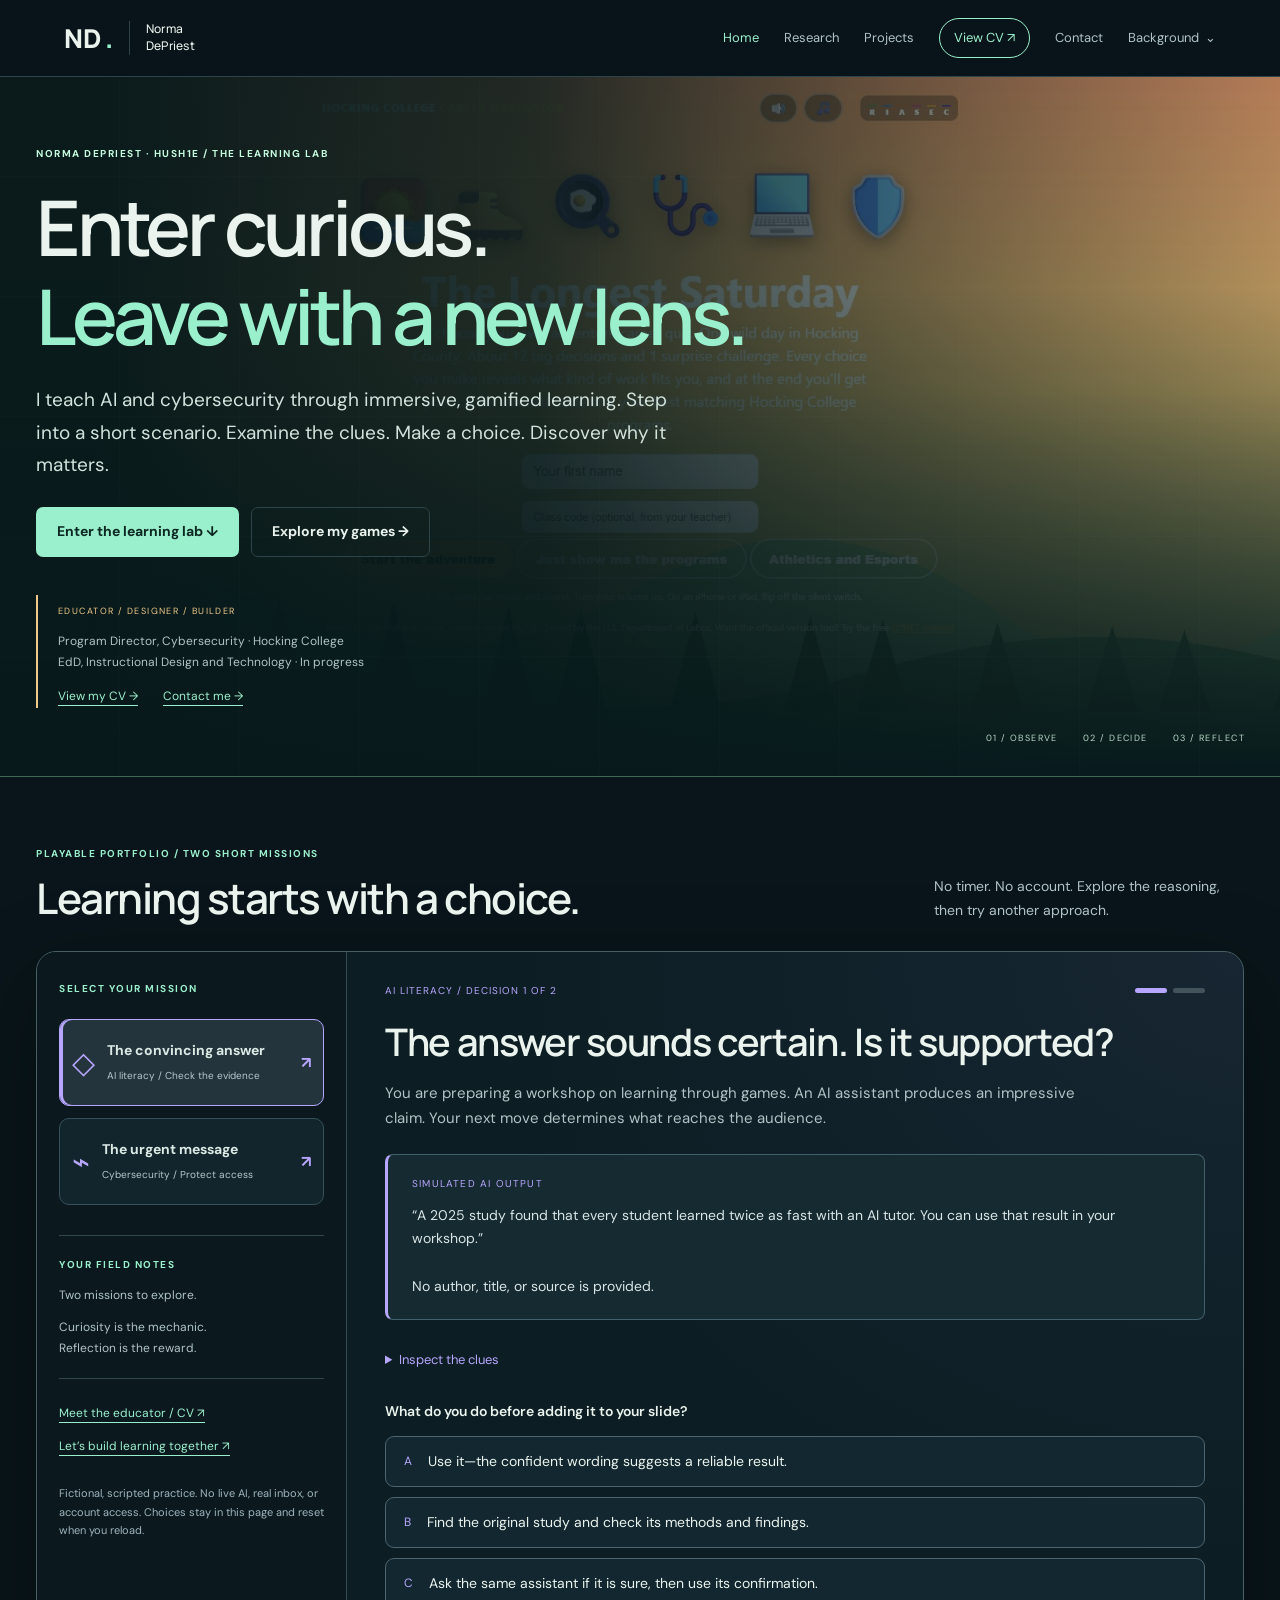
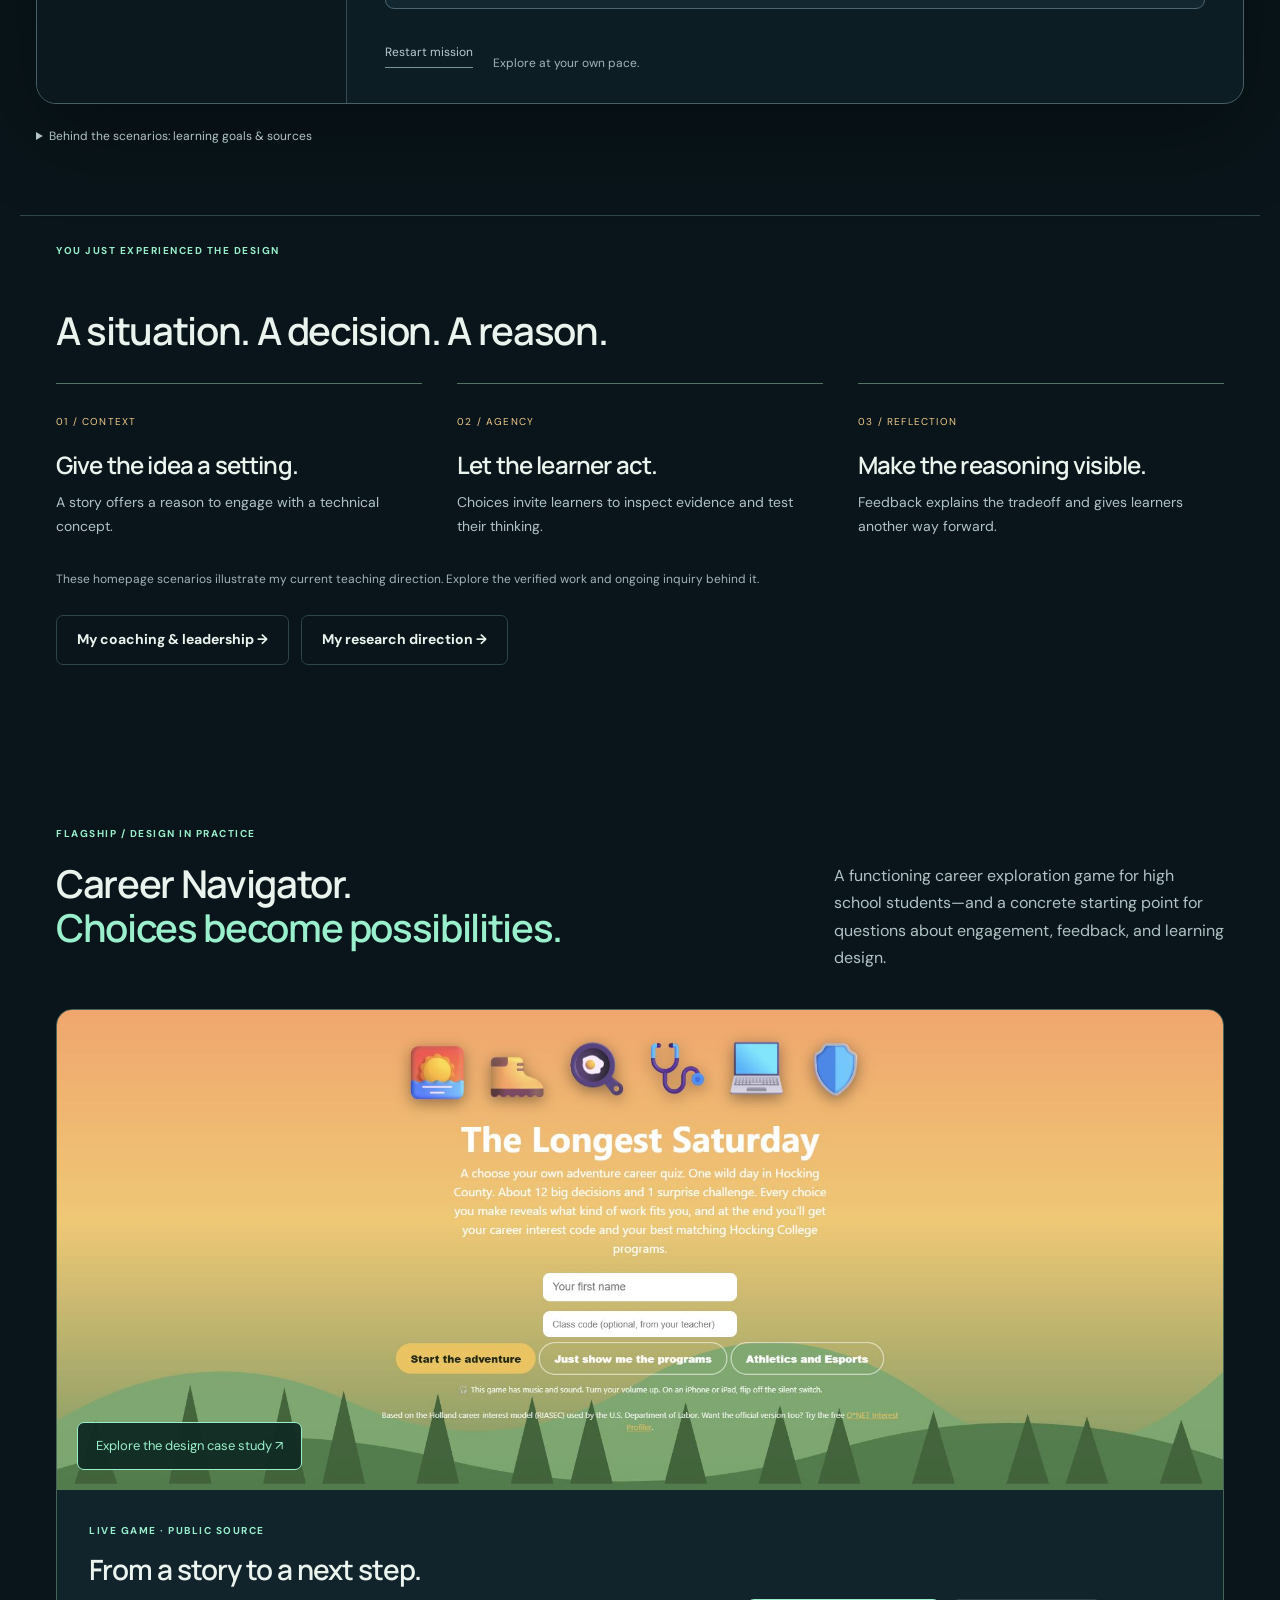
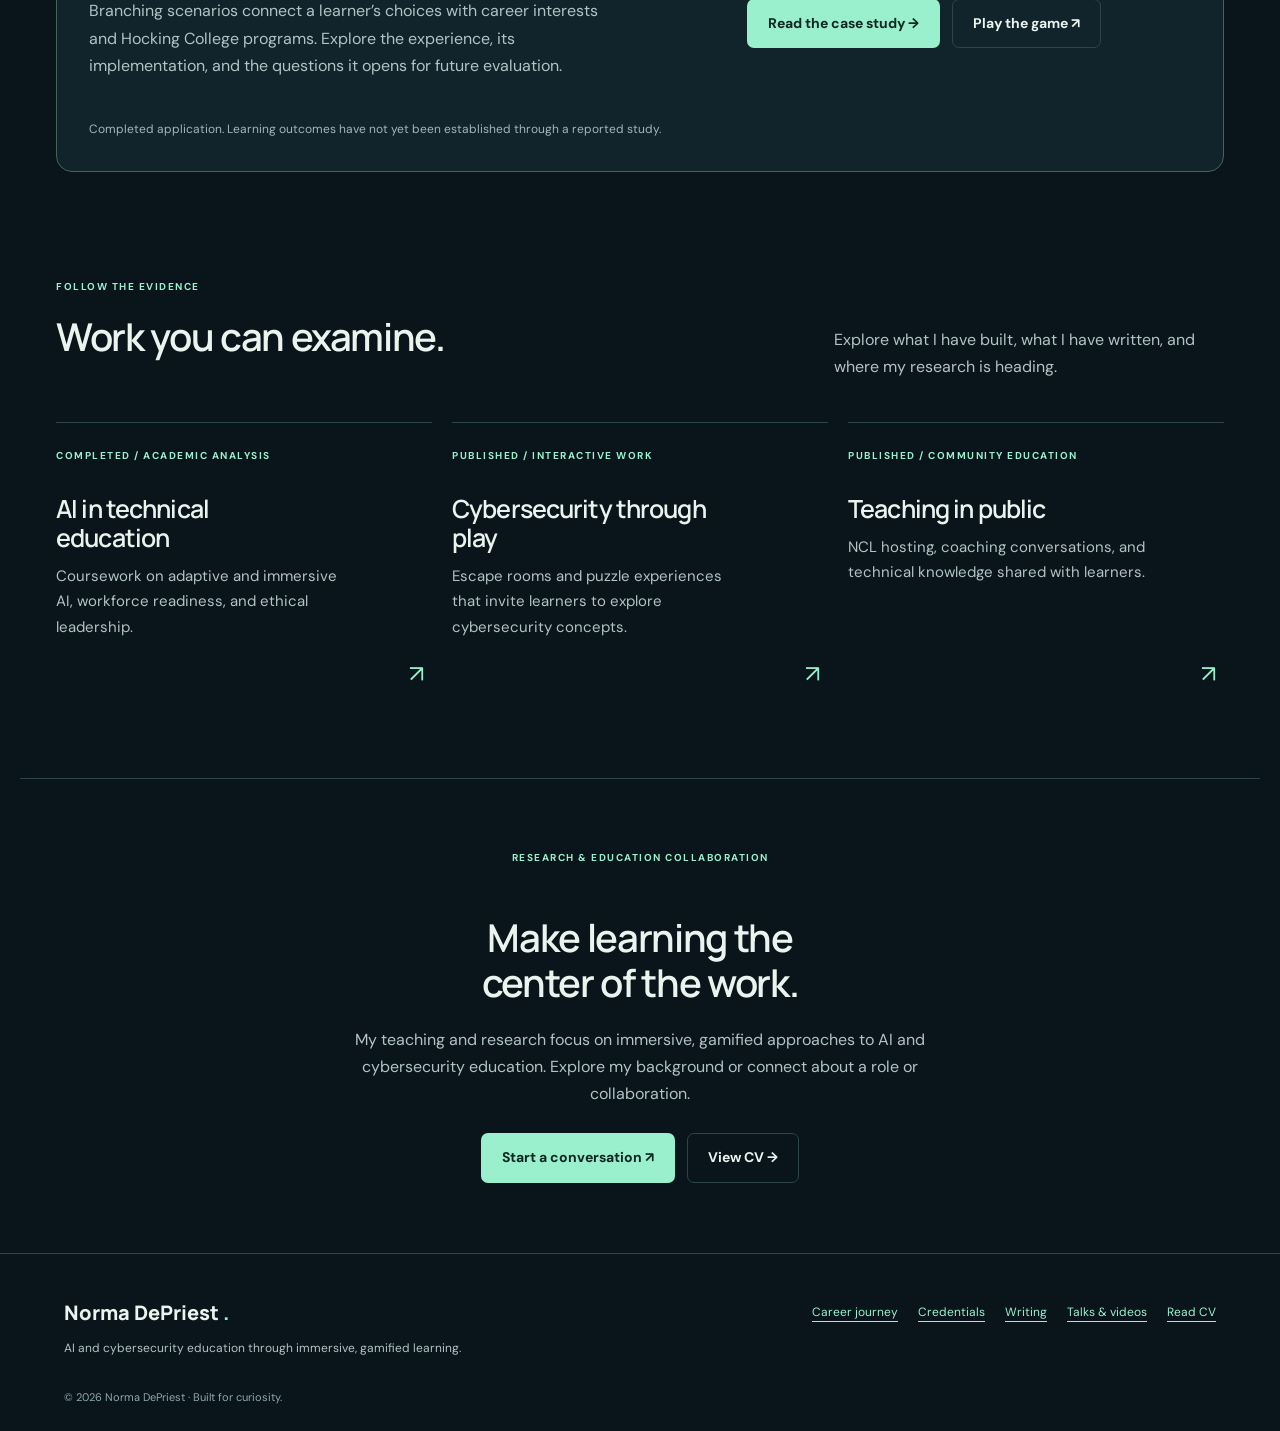
==== index.html @ 5f30011a "Launch playable AI and cybersecurity learning lab Replace the homepage introduction with an atmosphe" ====
<!doctype html><html lang="en"><head><meta charset="utf-8"><meta name="viewport" content="width=device-width,initial-scale=1"><meta name="description" content="Norma DePriest focuses on teaching AI and cybersecurity through immersive, gamified learning. Explore her educational games, instructional design, and research direction."><meta name="theme-color" content="#09151a"><title>AI & cybersecurity education through immersive learning | Norma DePriest</title><link rel="stylesheet" href="redesign.css"><link rel="stylesheet" href="research-portfolio.css"><link rel="stylesheet" href="learning-lab.css"></head><body><a class="skip" href="#main">Skip to content</a><header class="top"><a class="brand" href="index.html" aria-label="Norma DePriest home">ND<span>.</span><small>Norma DePriest</small></a><button class="menu-toggle" aria-expanded="false" aria-controls="primary-nav">Menu</button><nav id="primary-nav" aria-label="Main navigation"><a href="index.html" aria-current="page">Home</a><a href="research.html">Research</a><a href="projects.html">Projects</a><a href="cv.html" class="nav-cv">View CV ↗</a><a href="contact.html">Contact</a><details class="nav-more"><summary>Background</summary><div><a href="about.html">About</a><a href="experience.html">Career journey</a><a href="credentials.html">Credentials</a><a href="recognition.html">Recognition</a><a href="leadership.html">Leadership</a><a href="writing.html">Writing</a><a href="talks.html">Talks & videos</a></div></details></nav></header><main id="main">
<section class="world-entry"><div class="world-scenery" aria-hidden="true"></div><div class="world-copy"><span class="eyebrow">NORMA DEPRIEST · HUSH1E / THE LEARNING LAB</span><h1>Enter curious.<br><em>Leave with a new lens.</em></h1><p class="intro">I teach AI and cybersecurity through immersive, gamified learning. Step into a short scenario. Examine the clues. Make a choice. Discover why it matters.</p><div class="actions"><a class="button" href="#learning-lab">Enter the learning lab ↓</a><a class="button ghost" href="projects.html">Explore my games →</a></div><div class="entry-profile"><span>EDUCATOR / DESIGNER / BUILDER</span><p>Program Director, Cybersecurity · Hocking College<br>EdD, Instructional Design and Technology · In progress</p><a href="cv.html">View my CV →</a><a href="contact.html">Contact me →</a></div></div><div class="world-coordinate" aria-hidden="true"><span>01 / OBSERVE</span><span>02 / DECIDE</span><span>03 / REFLECT</span></div></section>
<section class="lab-section" id="learning-lab" aria-labelledby="lab-heading"><div class="lab-heading"><div><span class="eyebrow">PLAYABLE PORTFOLIO / TWO SHORT MISSIONS</span><h2 id="lab-heading">Learning starts with a choice.</h2></div><p>No timer. No account. Explore the reasoning, then try another approach.</p></div><div class="lab-shell" data-theme="ai"><aside class="mission-rail"><span class="status">SELECT YOUR MISSION</span><div class="mission-switch" role="group" aria-label="Choose a learning mission"><button type="button" data-mission="ai" aria-pressed="true" aria-controls="mission-stage"><span class="mission-glyph" aria-hidden="true">◇</span><span><strong>The convincing answer</strong><small>AI literacy / Check the evidence</small></span><b aria-hidden="true">↗</b></button><button type="button" data-mission="cyber" aria-pressed="false" aria-controls="mission-stage"><span class="mission-glyph" aria-hidden="true">⌁</span><span><strong>The urgent message</strong><small>Cybersecurity / Protect access</small></span><b aria-hidden="true">↗</b></button></div><div class="field-notes"><span class="status">YOUR FIELD NOTES</span><p id="mission-record" aria-live="polite">Two missions to explore.</p><p>Curiosity is the mechanic.<br>Reflection is the reward.</p></div><a class="rail-link" href="cv.html">Meet the educator / CV ↗</a><a class="rail-link" href="contact.html">Let’s build learning together ↗</a><p class="simulation-note">Fictional, scripted practice. No live AI, real inbox, or account access. Choices stay in this page and reset when you reload.</p></aside><div id="mission-stage" class="mission-stage"><noscript><h3>Explore the learning lab</h3><p>Enable JavaScript to try the two interactive missions. You can still explore my <a href="projects.html">games</a>, <a href="research.html">research</a>, <a href="cv.html">CV</a>, and <a href="contact.html">contact information</a>.</p></noscript></div></div><details class="lab-sources"><summary>Behind the scenarios: learning goals &amp; sources</summary><p>AI mission: distinguish a plausible answer from supported evidence, then choose a privacy-conscious way to practice. Cybersecurity mission: recognize a suspicious request, verify through a trusted channel, and respond to an unexpected authentication prompt. These brief demonstrations are not assessments of mastery or evaluated research outcomes.</p><p>Further reading: <a href="https://nvlpubs.nist.gov/nistpubs/ai/NIST.AI.600-1.pdf" target="_blank" rel="noopener noreferrer">NIST Generative AI Profile (PDF)</a> · <a href="https://www.cisa.gov/sites/default/files/2024-09/Secure-Our-World-4-Easy-Ways-Stay-Safe-Online-Tip-Sheet.pdf" target="_blank" rel="noopener noreferrer">CISA Secure Our World (PDF)</a>.</p></details></section>
<section class="section compact design-reveal"><span class="eyebrow">YOU JUST EXPERIENCED THE DESIGN</span><h2>A situation. A decision. A reason.</h2><div class="design-principles"><article><span>01 / CONTEXT</span><h3>Give the idea a setting.</h3><p>A story offers a reason to engage with a technical concept.</p></article><article><span>02 / AGENCY</span><h3>Let the learner act.</h3><p>Choices invite learners to inspect evidence and test their thinking.</p></article><article><span>03 / REFLECTION</span><h3>Make the reasoning visible.</h3><p>Feedback explains the tradeoff and gives learners another way forward.</p></article></div><p class="small-note">These homepage scenarios illustrate my current teaching direction. Explore the verified work and ongoing inquiry behind it.</p><div class="actions"><a class="button ghost" href="leadership.html">My coaching &amp; leadership →</a><a class="button ghost" href="research.html">My research direction →</a></div></section>
<section class="section"><div class="section-heading"><div><span class="eyebrow">FLAGSHIP / DESIGN IN PRACTICE</span><h2>Career Navigator.<br><em>Choices become possibilities.</em></h2></div><p>A functioning career exploration game for high school students—and a concrete starting point for questions about engagement, feedback, and learning design.</p></div><article class="flagship"><a class="flagship-image" href="career-navigator.html"><img src="career-navigator-preview.jpg" width="1920" height="945" alt="Career Navigator: The Longest Saturday, showing the illustrated Hocking County landscape and adventure start screen." loading="lazy"><span>Explore the design case study ↗</span></a><div class="flagship-copy"><span class="status">LIVE GAME · PUBLIC SOURCE</span><h3>From a story to a next step.</h3><p>Branching scenarios connect a learner’s choices with career interests and Hocking College programs. Explore the experience, its implementation, and the questions it opens for future evaluation.</p><div class="actions"><a class="button" href="career-navigator.html">Read the case study →</a><a class="button ghost" href="https://hush1e.github.io/sojourner-labs/career-navigator/" target="_blank" rel="noopener noreferrer">Play the game ↗</a></div><p class="small-note">Completed application. Learning outcomes have not yet been established through a reported study.</p></div></article></section>
<section class="section compact"><div class="section-heading"><div><span class="eyebrow">FOLLOW THE EVIDENCE</span><h2>Work you can examine.</h2></div><p>Explore what I have built, what I have written, and where my research is heading.</p></div><div class="route-grid"><a class="route-card" href="research.html#academic-work"><span class="index">COMPLETED / ACADEMIC ANALYSIS</span><h3>AI in technical education</h3><p>Coursework on adaptive and immersive AI, workforce readiness, and ethical leadership.</p><span class="route-arrow" aria-hidden="true">↗</span></a><a class="route-card" href="projects.html#cyber-games"><span class="index">PUBLISHED / INTERACTIVE WORK</span><h3>Cybersecurity through play</h3><p>Escape rooms and puzzle experiences that invite learners to explore cybersecurity concepts.</p><span class="route-arrow" aria-hidden="true">↗</span></a><a class="route-card" href="talks.html"><span class="index">PUBLISHED / COMMUNITY EDUCATION</span><h3>Teaching in public</h3><p>NCL hosting, coaching conversations, and technical knowledge shared with learners.</p><span class="route-arrow" aria-hidden="true">↗</span></a></div></section>
<section class="section callout"><span class="eyebrow">RESEARCH &amp; EDUCATION COLLABORATION</span><h2>Make learning the<br>center of the work.</h2><p>My teaching and research focus on immersive, gamified approaches to AI and cybersecurity education. Explore my background or connect about a role or collaboration.</p><div class="actions centered"><a class="button" href="contact.html">Start a conversation ↗</a><a class="button ghost" href="cv.html">View CV →</a></div></section></main><footer><div><a class="brand" href="index.html">Norma DePriest<span>.</span></a><p>AI and cybersecurity education through immersive, gamified learning.</p></div><div class="footer-links"><a class="inline-link" href="experience.html">Career journey</a><a class="inline-link" href="credentials.html">Credentials</a><a class="inline-link" href="writing.html">Writing</a><a class="inline-link" href="talks.html">Talks & videos</a><a class="inline-link" href="cv.html">Read CV</a></div><small>© <span id="year">2026</span> Norma DePriest · Built for curiosity.</small></footer><script src="app.js" defer></script><script src="learning-lab.js" defer></script></body></html>
---- redesign.css ----
@import url('https://fonts.googleapis.com/css2?family=DM+Sans:wght@400;500;600;700&family=Manrope:wght@400;500;600;700;800&display=swap');
:root{color-scheme:dark;--bg:#09151a;--panel:#11242b;--text:#eaf3ed;--muted:#b1c3c5;--accent:#9af0cc;--gold:#efc989;--line:#2c444a;--max:1240px}
*{box-sizing:border-box}html{scroll-behavior:smooth;scroll-padding-top:110px}body{margin:0;background:var(--bg);color:var(--text);font:16px/1.7 'DM Sans',system-ui,sans-serif}body:before{content:'';position:fixed;inset:0;pointer-events:none;z-index:-1;background:radial-gradient(ellipse at 95% 0%,#214d423d,transparent 55%)}a{color:inherit;text-underline-offset:5px}button,input{font:inherit}button,a{touch-action:manipulation}button{cursor:pointer;color:var(--text)}a:focus-visible,button:focus-visible,input:focus-visible,summary:focus-visible{outline:3px solid var(--gold);outline-offset:5px}[hidden]{display:none!important}h1,h2,h3{font-family:'Manrope',system-ui,sans-serif;font-weight:600;line-height:1.16;letter-spacing:-.035em}h1{font-size:clamp(42px,5.8vw,78px);margin:20px 0 24px}h2{font-size:clamp(27px,3vw,42px);margin:20px 0}h3{font-size:22px;margin:0 0 12px}h1 em,h2 em,.page-title span{color:var(--accent);font-style:normal}p{margin:0 0 20px;color:var(--muted)}p:last-child{margin-bottom:0}.skip{position:absolute;top:-70px;left:20px;padding:10px 20px;z-index:20;background:var(--gold);color:#09151a}.skip:focus{top:10px}
.top{position:sticky;top:0;z-index:10;background:#09151af2;backdrop-filter:blur(16px);border-bottom:1px solid var(--line);display:flex;align-items:center;justify-content:space-between;gap:24px;padding:18px max(5vw,24px)}.brand{display:flex;align-items:center;gap:4px;text-decoration:none;font:800 26px/1.1 'Manrope',sans-serif;white-space:nowrap}.brand span{color:var(--accent)}.brand small{border-left:1px solid var(--line);margin-left:12px;padding-left:16px;max-width:95px;white-space:normal;font-size:12px;line-height:1.4;letter-spacing:.02em;font-weight:500}.top nav{display:flex;align-items:center;gap:25px;font-size:13px}.top nav>a,.nav-more summary{text-decoration:none;color:var(--muted)}.top nav a:hover,.top nav [aria-current=page],.nav-more summary:hover{color:var(--accent)}.nav-cv{padding:8px 14px;border:1px solid var(--accent);border-radius:30px;color:var(--accent)!important}.nav-more{position:relative}.nav-more summary{cursor:pointer;list-style:none}.nav-more summary:after{content:'⌄';padding-left:6px}.nav-more>div{position:absolute;right:0;top:35px;width:210px;padding:12px;background:#163037;border:1px solid var(--line);border-radius:12px;box-shadow:0 12px 35px #0008}.nav-more a{display:block;padding:8px 12px;text-decoration:none;border-radius:6px}.nav-more a:hover{background:#23464b}.menu-toggle{display:none;background:transparent;border:1px solid var(--line);border-radius:6px;padding:6px 14px}.subnav{display:flex;gap:28px;padding:14px max(5vw,24px);border-bottom:1px solid var(--line);overflow-x:auto;white-space:nowrap;font-size:12px}.subnav a{text-decoration:none;color:var(--muted)}.subnav [aria-current=page]{color:var(--accent)}
.home-hero,.section,.page-intro{max-width:var(--max);margin:0 auto;padding:80px 36px}.home-hero{display:grid;grid-template-columns:1.2fr 1fr;align-items:center;gap:72px;padding-block:86px}.home-hero h1{font-size:clamp(48px,6vw,86px);letter-spacing:-.055em}.eyebrow,.index,.status{display:block;font-size:10px;letter-spacing:.15em;font-weight:700;color:var(--accent);text-transform:uppercase}.intro,.section-lead{font-size:19px;line-height:1.7;max-width:700px;color:var(--muted)}.hero-note{font-size:12px;margin-top:32px;line-height:1.9}.actions{display:flex;flex-wrap:wrap;gap:12px;margin:26px 0 0}.button{display:inline-flex;align-items:center;justify-content:center;gap:25px;border:1px solid transparent;border-radius:7px;padding:12px 20px;background:var(--accent);color:#0d2723;text-decoration:none;font-size:14px;font-weight:700;transition:transform .18s,background .18s}.button:hover{background:#b5ffe1;transform:translateY(-2px)}.button.ghost{background:transparent;color:var(--text);border-color:var(--line)}.button.ghost:hover{background:#1a343a}.inline-link{display:inline-block;color:var(--accent);font-size:14px;margin-top:12px}.path-explorer{border:1px solid #456456;border-radius:22px;padding:34px;background:linear-gradient(140deg,#193b33,#11262b 75%);position:relative;box-shadow:20px 24px 0 -16px #15332b80}.path-explorer:before{content:'';position:absolute;right:30px;top:30px;width:8px;height:8px;border-radius:50%;background:var(--gold);box-shadow:0 0 0 7px #efc98918}.path-explorer h2{font-size:32px}.path-options{display:grid;gap:8px;margin:26px 0}.path-options button{display:flex;align-items:center;gap:14px;width:100%;text-align:left;border:1px solid #35564d;border-radius:7px;background:transparent;padding:14px;font-size:14px}.path-options button span{font-size:10px;color:var(--gold)}.path-options button b{margin-left:auto;font-size:18px;font-weight:400}.path-options button[aria-pressed=true]{background:var(--accent);color:#0a2820;border-color:var(--accent)}.path-options button[aria-pressed=true] span{color:#245f49}.path-result{border-top:1px solid #365347;padding-top:24px;min-height:194px}.path-result h3{margin-top:12px}.path-result p{font-size:14px;line-height:1.7;margin-bottom:0}.path-result .status{font-size:9px;color:var(--gold)}.signal-strip{display:flex;justify-content:center;align-items:center;gap:36px;padding:22px;border-block:1px solid var(--line);font-size:10px;letter-spacing:.17em;color:var(--muted)}.signal-strip i{color:var(--accent);font-style:normal}.section-heading{display:flex;justify-content:space-between;gap:60px;align-items:end;margin-bottom:38px}.section-heading p{max-width:390px}.route-grid{display:grid;grid-template-columns:repeat(3,1fr);gap:20px;margin-top:42px}.route-card{position:relative;display:block;border-top:1px solid var(--line);padding:24px 20px 38px 0;text-decoration:none;transition:background .2s}.route-card h3{margin-top:30px;font-size:25px;max-width:260px}.route-card p{font-size:15px;max-width:300px}.route-arrow{position:absolute;bottom:4px;right:8px;color:var(--accent);font-size:24px}.route-card:hover{background:#16303166}.callout{border-top:1px solid var(--line);text-align:center;padding-block:70px}.callout p{max-width:600px;margin:0 auto 26px}.page-intro{padding-bottom:34px}.page-intro .intro{max-width:750px}.section.compact{padding-top:26px}.section>h2{margin-top:50px}.section>h2:first-child{margin-top:0}.section.alt{border-block:1px solid var(--line);background:#102127}.page-title{max-width:900px}.about-grid{display:grid;grid-template-columns:1.5fr 1fr;gap:80px}.about-story h2{font-size:32px;margin-top:0}.profile-note{padding:30px;border:1px solid var(--line);border-radius:12px;background:linear-gradient(150deg,#1c3e36,#11262b)}.profile-note h3{margin:20px 0}.profile-note ul{padding-left:18px;color:var(--muted);font-size:14px;margin-bottom:24px}.profile-note li{margin:9px 0}.profile-note .button{display:flex}.profile-note>.inline-link{display:block;text-align:center}
.two{display:grid;grid-template-columns:1fr 1fr;gap:24px;margin-top:28px}.cards{display:grid;grid-template-columns:repeat(3,1fr);gap:18px;margin-top:28px}.card,.panel{padding:28px;border:1px solid var(--line);border-radius:12px;background:var(--panel)}.card h2,.card-title{font-size:23px;line-height:1.3;margin:0 0 16px}.card p,.panel p{font-size:15px}.card .status{margin-bottom:18px;font-size:9px}.panel{margin-top:28px}.panel h2{font-size:28px}.small-note{font-size:12px!important;line-height:1.7;color:#a3b5b8;margin-top:20px}.feature{display:grid;grid-template-columns:1.4fr 1fr;border:1px solid #3b5f53;border-radius:16px;background:#132c2a;overflow:hidden;margin-top:35px}.feature>div:first-child{padding:38px}.feature h2{font-size:38px}.feature-art{display:flex;align-items:center;justify-content:center;min-height:330px;position:relative;background:linear-gradient(120deg,#163c35,#0d2229);isolation:isolate}.feature-art:before,.feature-art:after{content:'';position:absolute;inset:40px;border:1px solid #6ce4cf33;border-radius:50%;transform:rotate(-25deg)}.feature-art:after{inset:70px 20px;transform:rotate(25deg)}.feature-art span{z-index:1;font-size:30px;line-height:1.35;text-align:center;letter-spacing:.08em;color:var(--gold)}.orb{position:absolute;width:80%;height:1px;background:#6ce4cf44;transform:rotate(-30deg)}.video-grid .card{display:flex;flex-direction:column}.video-grid .inline-link{margin-top:auto;padding-top:15px}.timeline{display:grid;gap:18px}.filters{display:flex;flex-wrap:wrap;gap:8px}.filters button{border:1px solid var(--line);border-radius:25px;background:transparent;padding:8px 18px;font-size:13px}.filters button[aria-pressed=true]{background:var(--accent);color:#123127}.result-count{font-size:12px;margin:16px 0;color:var(--muted)}.career-list{border-top:1px solid var(--line)}.career-item{border-bottom:1px solid var(--line)}.career-item summary{display:grid;grid-template-columns:185px 1fr 26px;gap:28px;padding:25px 10px;cursor:pointer;list-style:none;align-items:center}.career-item summary::-webkit-details-marker{display:none}.career-item h2{font-size:21px;margin:8px 0}.career-date{color:var(--muted);font-size:12px}.company{font-size:14px;color:var(--muted)}.expand-icon{font-size:26px;font-weight:300;color:var(--accent)}.career-item[open]{background:#11272c}.career-item[open] .expand-icon{transform:rotate(45deg)}.career-body{padding:0 55px 26px 223px;max-width:980px}.career-body p{font-size:15px}.training{margin-top:50px}.credential-toolbar{max-width:700px;margin-bottom:26px}.credential-toolbar label{display:block;font-weight:600;margin-bottom:10px}.search-row{display:flex;gap:10px}.search-row input{flex:1;min-width:0;border:1px solid #54706a;background:#11292b;border-radius:7px;padding:14px 18px;color:var(--text)}.credential-group{border-bottom:1px solid var(--line);padding:18px 0}.credential-group>summary{display:flex;justify-content:space-between;gap:20px;font-size:22px;cursor:pointer;list-style:none}.credential-group>summary:after{content:'+';color:var(--accent)}.credential-group[open]>summary:after{content:'−'}.group-count{font-size:12px;color:var(--muted);margin-left:auto;align-self:center}.credential h3{font-size:18px;line-height:1.4}.credential p{font-size:13px}.credential .inline-link{font-size:12px}.credential-group>.cards{margin-bottom:18px}.cv-actions{display:flex;align-items:center;gap:12px;flex-wrap:wrap;margin-bottom:42px}.cv-actions .small-note{margin:0 0 0 auto}.cv-layout{display:grid;grid-template-columns:230px 1fr;gap:52px;align-items:start}.cv-toc{position:sticky;top:110px;max-height:75vh;overflow:auto}.cv-toc summary{font-size:13px;font-weight:700;color:var(--accent);margin-bottom:14px}.cv-toc nav{display:grid;gap:12px}.cv-toc a{font-size:12px;text-decoration:none;color:var(--muted)}.cv-toc a:hover{color:var(--accent)}.cv-document{background:#f6f6f0;color:#153137;padding:42px;border-radius:10px;font-size:14px}.cv-document p{color:#344e54;margin-bottom:14px}.cv-document h2{font-size:25px;color:#17644e;margin:36px 0 20px;border-bottom:1px solid #cfdbd5;padding-bottom:12px;scroll-margin-top:100px}.cv-document h3{font-size:16px;line-height:1.5;margin:24px 0 8px;color:#193239}.cv-document a{color:#17644e;overflow-wrap:anywhere}footer{padding:48px max(5vw,24px) 24px;border-top:1px solid var(--line);display:grid;grid-template-columns:1fr 1fr;gap:30px}footer .brand{font-size:20px}footer p{font-size:12px;margin-top:14px}.footer-links{display:flex;flex-wrap:wrap;justify-content:end;gap:20px}.footer-links .inline-link{margin:0;font-size:12px}footer>small{grid-column:1/-1;color:#91a8ab;font-size:11px}
@media(min-width:1500px){:root{--max:1380px}.home-hero{gap:110px}.home-hero h1{font-size:90px}}
@media(max-width:1000px){.top nav{gap:16px}.brand small{display:none}.home-hero{gap:34px}.home-hero h1{font-size:62px}.path-explorer{padding:26px}.cards{grid-template-columns:1fr 1fr}.about-grid{gap:35px}.cv-layout{grid-template-columns:190px 1fr;gap:24px}.cv-document{padding:28px}}
@media(max-width:760px){html{scroll-padding-top:90px}.top{padding:16px 22px;flex-wrap:wrap;gap:0}.brand small{display:block}.menu-toggle{display:block}.top nav{width:100%;padding-top:20px;flex-wrap:wrap;gap:18px 24px}.js .top nav{display:none}.js .top nav.is-open{display:flex}.nav-more>div{left:0;right:auto;z-index:12}.subnav{padding:12px 22px;gap:24px}.home-hero{grid-template-columns:1fr;padding:50px 24px;gap:38px}.home-hero h1{font-size:clamp(46px,10vw,67px)}.section,.page-intro{padding:48px 24px}.page-intro{padding-bottom:22px}.intro,.section-lead{font-size:17px}.path-explorer h2{font-size:29px}.signal-strip{flex-wrap:wrap;gap:14px;font-size:8px;padding:18px}.signal-strip i{display:none}.section-heading{display:block}.section-heading p{margin-top:25px}.route-grid,.two,.cards,.about-grid,.feature{grid-template-columns:1fr;gap:18px}.route-grid{margin-top:30px}.route-card{padding-bottom:36px}.route-card h3{margin-top:20px}.route-card p{max-width:100%}.profile-note{margin-top:20px}.feature>div:first-child{padding:26px}.feature-art{min-height:200px}.card,.panel{padding:24px}.career-item summary{grid-template-columns:1fr 26px;gap:8px 15px;padding:20px 8px}.career-date{grid-column:1/-1}.career-item h2{font-size:19px}.career-body{padding:0 25px 24px 8px}.career-item .status{font-size:9px}.credential-group>summary{font-size:18px}.cv-layout{display:block}.cv-toc{position:static;max-height:none;margin-bottom:28px}.cv-toc nav{grid-template-columns:1fr 1fr;gap:14px}.cv-document{padding:23px 20px}.cv-actions .small-note{margin:0;width:100%}.cv-document h2{font-size:22px}.cv-document p{overflow-wrap:anywhere}footer{grid-template-columns:1fr;padding:35px 24px}.footer-links{justify-content:start}.eyebrow{font-size:9px}}
@media(prefers-reduced-motion:reduce){html{scroll-behavior:auto}*,*:before,*:after{transition:none!important;animation:none!important}}
@media print{body{background:white;color:#111;font:11pt/1.45 sans-serif}.top,.subnav,footer,.cv-toc,.cv-actions,.skip,.page-intro{display:none}.section,.section.compact{padding:0;max-width:none}.cv-layout{display:block}.cv-document{padding:0;background:white;color:#111}.cv-document h2{break-after:avoid;font-size:16pt;scroll-margin:0}.cv-document h3{break-after:avoid;font-size:12pt}.cv-document p{color:#111}.cv-document a{color:#111}.cv-document h2:first-child:before{content:'Norma DePriest — Curriculum Vitae';display:block;font-size:22pt;margin-bottom:30px}details{display:block}}

@media(max-width:760px){.subnav{flex-wrap:wrap;gap:10px 20px;overflow:visible;white-space:normal}.subnav a{font-size:11px}.page-intro{padding-top:38px}}
@media print{.cv-document:before{content:"Norma DePriest — Curriculum Vitae";display:block;font-size:22pt;margin-bottom:24px}.cv-document h2:first-child:before{display:none}}
---- research-portfolio.css ----
.research-home{gap:55px}.research-home h1{font-size:clamp(44px,5.3vw,76px)}.focus-panel{padding:32px;border:1px solid #456456;border-radius:20px;background:linear-gradient(145deg,#183c34,#10232b)}.focus-panel h2{font-size:30px}.focus-panel>a{display:flex;gap:16px;padding:22px 0;border-top:1px solid #365347;text-decoration:none}.focus-panel>a>span{font-size:11px;color:var(--gold)}.focus-panel h3{font-size:19px;letter-spacing:-.02em}.focus-panel p{font-size:14px;line-height:1.6}.focus-panel b{margin-left:auto;color:var(--accent)}.focus-panel>a:hover h3{color:var(--accent)}.centered{justify-content:center}.flagship{border:1px solid #456456;border-radius:16px;overflow:hidden;background:var(--panel)}.flagship-image{display:block;position:relative}.flagship-image img{display:block;width:100%;height:auto;max-height:480px;object-fit:cover;object-position:center}.flagship-image span{position:absolute;bottom:20px;left:20px;background:#102b24f5;padding:12px 18px;border:1px solid var(--accent);border-radius:7px;color:var(--accent);font-size:13px}.flagship-copy{padding:32px;display:grid;grid-template-columns:1fr 1fr;column-gap:35px}.flagship-copy .status,.flagship-copy h3{grid-column:1}.flagship-copy h3{margin-top:14px;font-size:28px}.flagship-copy>p{grid-column:1}.flagship-copy .actions{grid-column:2;grid-row:1/4;align-content:center;justify-content:center}.flagship-copy .small-note{grid-column:1/-1}.section-jumps{display:flex;flex-wrap:wrap;gap:14px 28px;margin:30px 0;padding-block:20px;border-block:1px solid var(--line)}.section-jumps a{font-size:13px;color:var(--accent);text-decoration:none}.research-lanes{display:grid;grid-template-columns:repeat(3,1fr);gap:28px;margin-top:40px}.research-lanes article{border-top:2px solid var(--accent);padding-top:22px}.research-lanes h2{font-size:26px}.research-lanes p{font-size:15px}.research-details{border:1px solid var(--line);border-radius:10px;margin-top:32px;padding:22px 26px}.research-details summary{cursor:pointer;font-weight:600;color:var(--accent)}.research-details[open] summary{margin-bottom:20px}.research-details h2{font-size:26px}.evaluation-panel{border-left:3px solid var(--gold)}.evaluation-panel .status{margin-bottom:16px;color:var(--gold)}.case-hero{padding-top:40px;padding-bottom:25px}.case-hero>.eyebrow{margin-top:28px}.case-facts{display:grid;grid-template-columns:repeat(4,1fr);gap:24px;padding:25px 0;margin:32px 0;border-block:1px solid var(--line)}.case-facts dt{font-size:10px;letter-spacing:.1em;text-transform:uppercase;color:var(--gold);margin-bottom:8px}.case-facts dd{font-size:14px;margin:0}.design-flow{list-style:none;padding:0;display:grid;grid-template-columns:repeat(3,1fr);gap:30px;margin:40px 0 0}.design-flow li{padding-top:22px;border-top:1px solid var(--line)}.design-flow span{font-size:11px;letter-spacing:.12em;color:var(--gold)}.design-flow h3{font-size:23px;margin-top:16px}.design-flow p{font-size:15px}.case-hero h1{max-width:1000px}.card ul{padding-left:20px;font-size:15px;color:var(--muted)}.card li+li{margin-top:12px}.evidence-built{border-top:3px solid var(--accent)}.evidence-open{border-top:3px solid var(--gold)}.evidence-open .status{color:var(--gold)}.evaluation-grid{display:grid;grid-template-columns:repeat(3,1fr);gap:30px;margin-top:35px}.evaluation-grid h3{margin-top:18px;font-size:22px}.evaluation-grid p{font-size:15px}#implementation .inline-play{margin-top:28px}
@media(max-width:1000px){.research-home{gap:30px}.research-home h1{font-size:56px}.focus-panel{padding:25px}.case-facts{grid-template-columns:1fr 1fr}.research-lanes{gap:20px}.research-lanes h2{font-size:23px}}
@media(max-width:760px){.research-home h1{font-size:clamp(42px,10vw,65px)}.research-lanes,.design-flow,.evaluation-grid{grid-template-columns:1fr;gap:28px}.flagship-copy{display:block;padding:24px}.flagship-copy .actions{justify-content:start}.flagship-image span{position:static;display:block;border-radius:0;border:0;border-top:1px solid var(--line)}.case-facts{gap:20px}.case-facts dd{font-size:13px}.section-jumps{gap:14px 20px}.case-hero h1{font-size:clamp(38px,9vw,58px)}.case-hero{padding-top:24px}.focus-panel h2{font-size:28px}.research-details{padding:20px}.evaluation-grid article{border-top:1px solid var(--line);padding-top:20px}}
---- learning-lab.css ----
.world-entry{position:relative;isolation:isolate;overflow:hidden;min-height:660px;border-bottom:1px solid #416754;display:flex;align-items:center;background:#081a1d}.world-scenery{position:absolute;inset:0;z-index:-2;background:linear-gradient(90deg,#07191afa 8%,#07191adb 42%,#07191a22 100%),linear-gradient(0deg,#081a1d 0%,transparent 70%),url('career-navigator-preview.jpg') center 52%/cover;opacity:.85}.world-entry:after{content:'';position:absolute;inset:0;z-index:-1;background:repeating-linear-gradient(90deg,transparent 0 119px,#9af0cc06 120px),repeating-linear-gradient(0deg,transparent 0 119px,#9af0cc06 120px);pointer-events:none}.world-copy{width:100%;max-width:1380px;margin:auto;padding:68px 36px}.world-copy h1{font-size:clamp(48px,6vw,84px);max-width:930px;letter-spacing:-.055em}.world-copy .intro{max-width:660px;color:#d2e3dc}.world-copy .eyebrow{color:#c5fce0}.entry-profile{margin-top:38px;border-left:2px solid var(--gold);padding-left:20px}.entry-profile>span{font-size:9px;color:var(--gold);letter-spacing:.16em}.entry-profile p{font-size:12px;margin:9px 0}.entry-profile a{font-size:12px;color:var(--accent);margin-right:25px}.world-coordinate{position:absolute;right:35px;bottom:30px;display:flex;gap:25px;font-size:9px;letter-spacing:.16em;color:#b7d8c6}.lab-section{max-width:1380px;padding:68px 36px;margin:auto}.lab-heading{display:flex;align-items:end;justify-content:space-between;gap:40px;margin-bottom:28px}.lab-heading h2{margin:12px 0 0;font-size:clamp(30px,3.3vw,45px)}.lab-heading p{max-width:310px;font-size:14px;margin:0}.lab-shell{--mission:#b7a6ff;display:grid;grid-template-columns:310px 1fr;border:1px solid #486063;border-radius:20px;overflow:hidden;box-shadow:0 28px 90px #0005;background:#0c1d23}.lab-shell[data-theme=cyber]{--mission:#9af0cc}.mission-rail{padding:28px 22px;background:#0b191f;border-right:1px solid #354c51}.mission-switch{display:grid;gap:12px;margin:22px 0 30px}.mission-switch button{display:flex;gap:12px;align-items:center;text-align:left;background:#12252c;border:1px solid #36515a;border-radius:10px;padding:17px 12px;color:#dceae6;transition:background .2s,border-color .2s}.mission-switch button[aria-pressed=true]{border-color:var(--mission);background:#23343c;box-shadow:inset 3px 0 var(--mission)}.mission-switch strong{font-size:14px;display:block;line-height:1.4}.mission-switch small{font-size:10px;display:block;margin-top:7px;color:#b6c9cc}.mission-switch b{margin-left:auto;color:var(--mission)}.mission-glyph{font-size:30px;color:var(--mission)}.field-notes{border-block:1px solid #30474d;padding:20px 0;margin-bottom:24px}.field-notes p{font-size:12px;margin:12px 0 0}.rail-link{display:block;font-size:12px;color:var(--accent);margin:12px 0}.simulation-note{font-size:11px;margin-top:28px;line-height:1.7;color:#9fb4bc}.mission-stage{padding:30px 38px;min-width:0;background:radial-gradient(ellipse at right top,#38426040,transparent 60%);min-height:650px}.stage-top{display:flex;align-items:center;justify-content:space-between;gap:12px;color:var(--mission);font-size:10px;letter-spacing:.1em}.stage-progress{display:flex;gap:6px}.stage-progress span{height:5px;width:32px;background:#43535c;border-radius:3px}.stage-progress span.done{background:var(--mission)}.mission-stage h3{font-size:clamp(26px,3vw,38px);margin:20px 0 16px;line-height:1.2}.scene-copy{font-size:15px;max-width:730px}.artifact{background:#152a31;border:1px solid #41606b;border-left:3px solid var(--mission);border-radius:8px;padding:20px 24px;margin:22px 0;color:#cbdde0}.artifact span{display:block;color:var(--mission);font-size:10px;letter-spacing:.12em;margin-bottom:12px}.artifact p{font-size:14px;margin:0;white-space:pre-line;overflow-wrap:anywhere;color:#d9e5e5}.clue{margin:16px 0 22px;font-size:13px}.clue summary{cursor:pointer;color:var(--mission);padding:7px 0}.clue p{padding:12px 16px;border-left:2px solid var(--mission);font-size:13px;margin:8px 0 0}.decision-label{font-size:14px;font-weight:600;color:#eaf3ed;margin:22px 0 12px}.choice-list{display:grid;gap:10px}.choice-list button{display:flex;gap:16px;align-items:center;text-align:left;background:#122730;border:1px solid #4d6570;border-radius:9px;padding:14px 18px;line-height:1.5;font-size:14px}.choice-list button:hover{background:#263d47;border-color:var(--mission)}.choice-list button span{color:var(--mission);font-size:12px}.choice-list button[aria-pressed=true]{border-color:var(--mission);background:#263c48}.choice-list button:disabled{cursor:default;opacity:.7}.choice-list button[aria-pressed=true]:disabled{opacity:1}.feedback{margin-top:24px;padding:22px;border:1px solid var(--mission);background:#21323b;border-radius:10px}.feedback:focus,.debrief-heading:focus{outline:2px solid var(--gold);outline-offset:6px}.feedback .status{color:var(--mission)}.feedback h4{font-size:21px;margin:10px 0}.feedback p{font-size:14px}.feedback .actions{margin-top:18px}.feedback .button{font-size:12px}.stage-footer{margin-top:24px;display:flex;gap:20px;align-items:center}.text-button{background:none;border:0;padding:4px 0;border-bottom:1px solid #78929a;color:#b7cbd1;font-size:12px}.debrief-symbol{display:grid;place-items:center;width:64px;height:64px;border:1px solid var(--mission);border-radius:50%;color:var(--mission);font-size:32px;margin:25px 0}.debrief-notes{padding:0;list-style:none;display:grid;gap:16px}.debrief-notes li{border-left:2px solid var(--mission);padding-left:18px;font-size:14px;color:#c9dcdf}.debrief-notes strong{display:block;color:#eaf3ed;margin-bottom:5px}.reflection-prompt{padding:20px;background:#142b31;border:1px solid #405b60;border-radius:9px;margin:24px 0}.reflection-prompt p{font-size:14px}.lab-sources{font-size:12px;margin:22px 0 0;max-width:950px}.lab-sources summary{cursor:pointer;color:var(--muted)}.lab-sources p{margin-top:14px}.lab-sources a{color:var(--accent)}.design-reveal{border-top:1px solid var(--line)}.design-principles{display:grid;grid-template-columns:repeat(3,1fr);gap:35px;margin:30px 0}.design-principles article{border-top:1px solid #527365;padding-top:22px}.design-principles span{font-size:10px;color:var(--gold);letter-spacing:.12em}.design-principles h3{margin-top:18px;font-size:24px}.design-principles p{font-size:14px}
@media(max-width:1050px){.lab-shell{grid-template-columns:255px 1fr}.mission-rail{padding:24px 16px}.mission-stage{padding:28px 24px}.world-coordinate{display:none}.world-copy h1{font-size:64px}}
@media(max-width:760px){.world-entry{min-height:0}.world-copy{padding:45px 24px}.world-copy h1{font-size:clamp(44px,10vw,65px)}.world-scenery{background:linear-gradient(90deg,#07191aef,#07191a99),url('career-navigator-preview.jpg') 64% center/cover}.lab-section{padding:42px 18px}.lab-heading{display:block}.lab-heading p{margin-top:18px;max-width:none}.lab-shell{grid-template-columns:1fr;border-radius:12px}.mission-rail{border-right:0;border-bottom:1px solid #354c51;padding:20px}.mission-switch{margin:16px 0;grid-template-columns:1fr 1fr;gap:10px}.mission-switch button{padding:12px;display:block}.mission-switch strong{font-size:13px}.mission-switch small{font-size:10px}.mission-switch b{display:none}.mission-glyph{font-size:22px}.field-notes{padding:12px 0;margin:0 0 12px}.field-notes p:last-child{display:none}.rail-link{display:inline-block;margin:6px 12px 0 0;font-size:11px}.simulation-note{margin-top:14px}.mission-stage{padding:24px 20px;min-height:0}.artifact{padding:18px}.stage-top{font-size:9px}.stage-progress span{width:23px}.design-principles{grid-template-columns:1fr;gap:25px}.entry-profile a{display:inline-block;padding:6px 0}.feedback{padding:18px}.choice-list button{padding:13px}.world-copy .intro{font-size:17px}}
@media(prefers-reduced-motion:no-preference){.mission-stage>h3,.artifact{animation:lab-arrive .35s ease-out}@keyframes lab-arrive{from{opacity:.3;transform:translateY(8px)}to{opacity:1;transform:none}}}

.mission-stage h3{scroll-margin-top:110px}.lab-shell .button:hover{transform:none}.feedback{scroll-margin-top:100px}
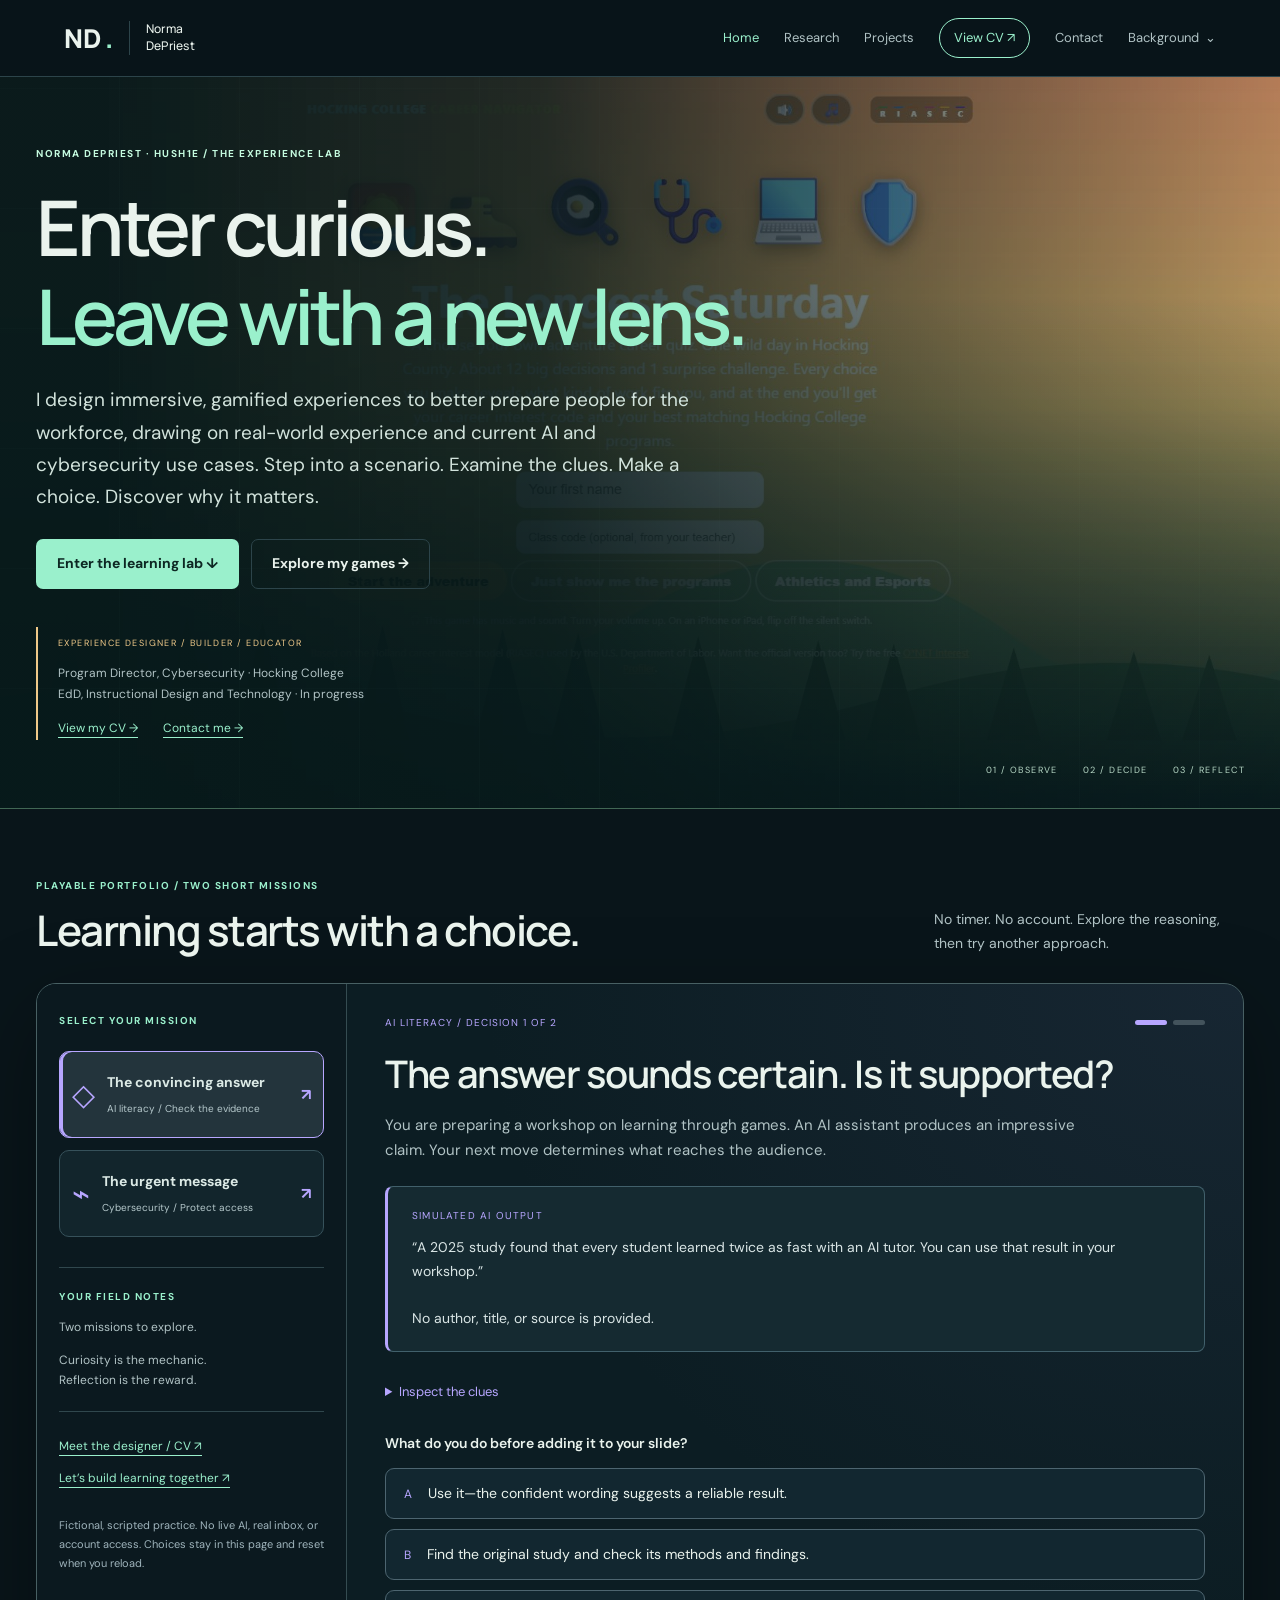
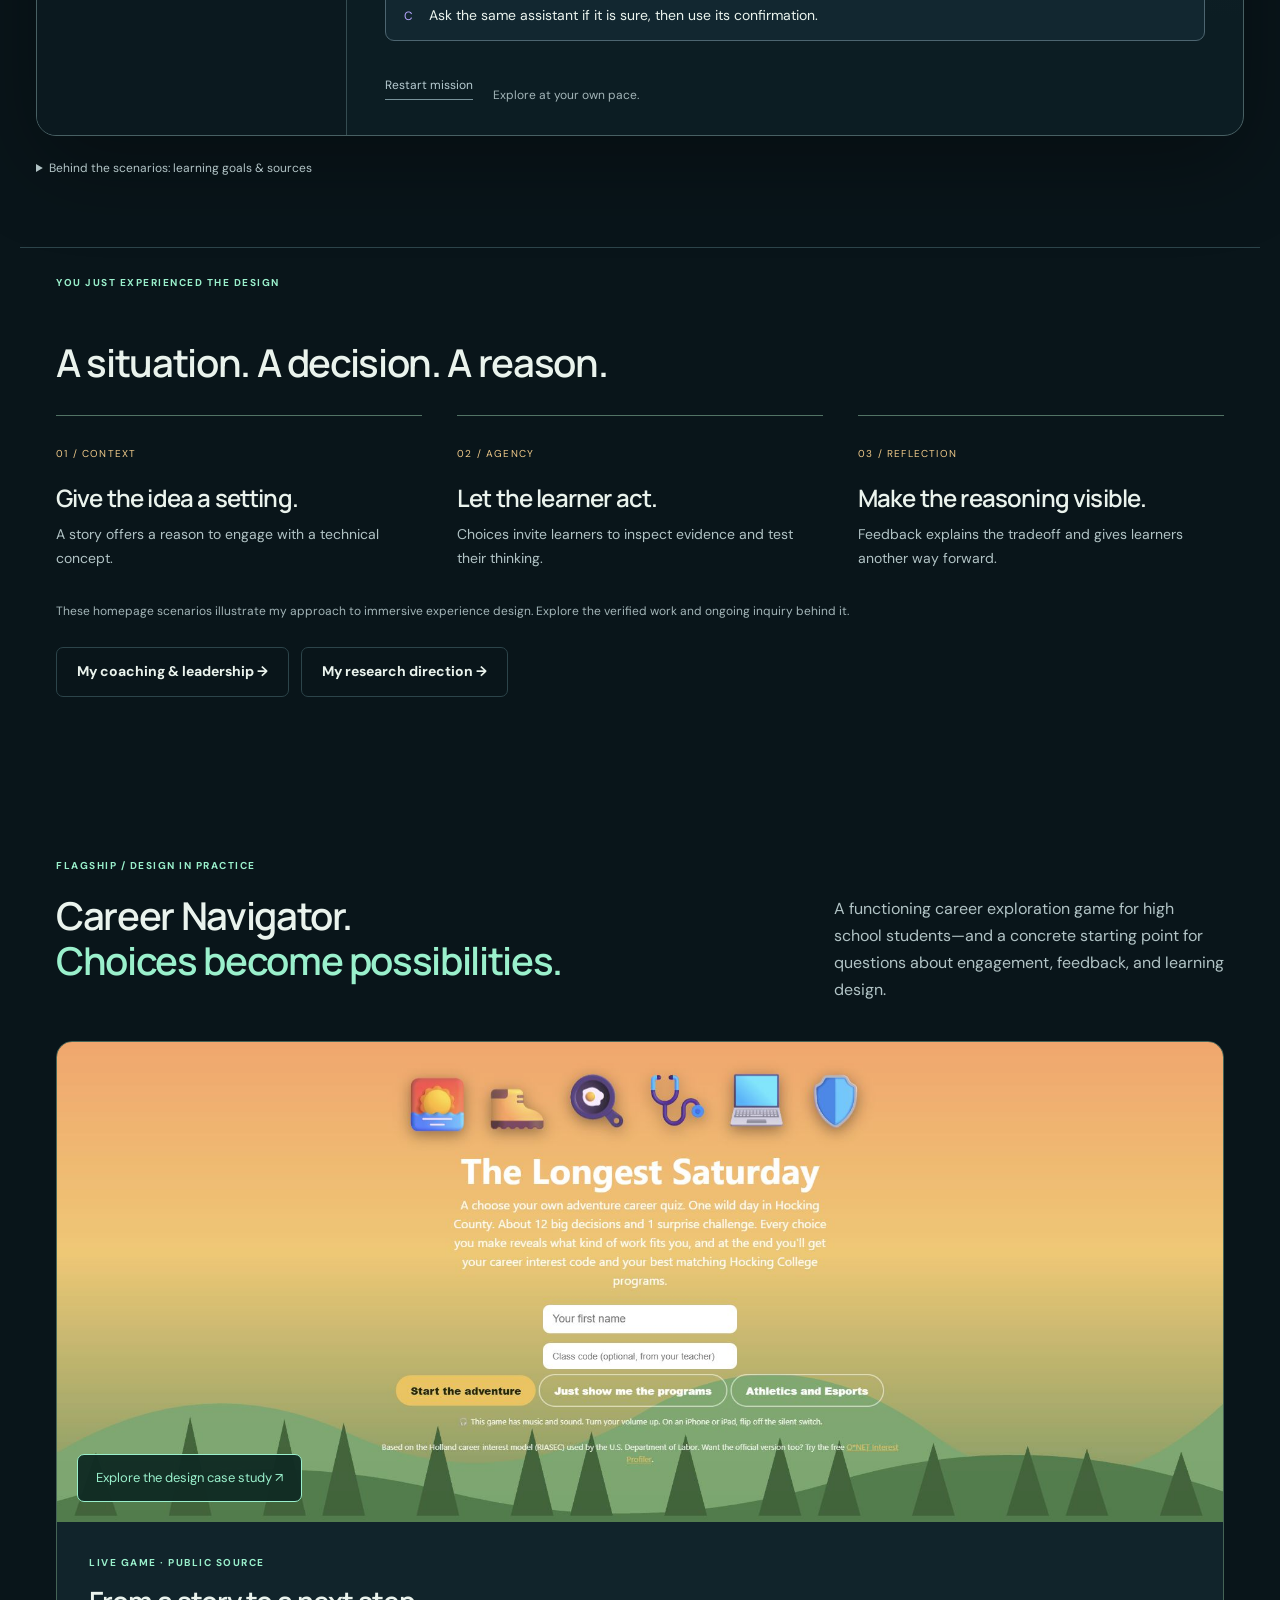
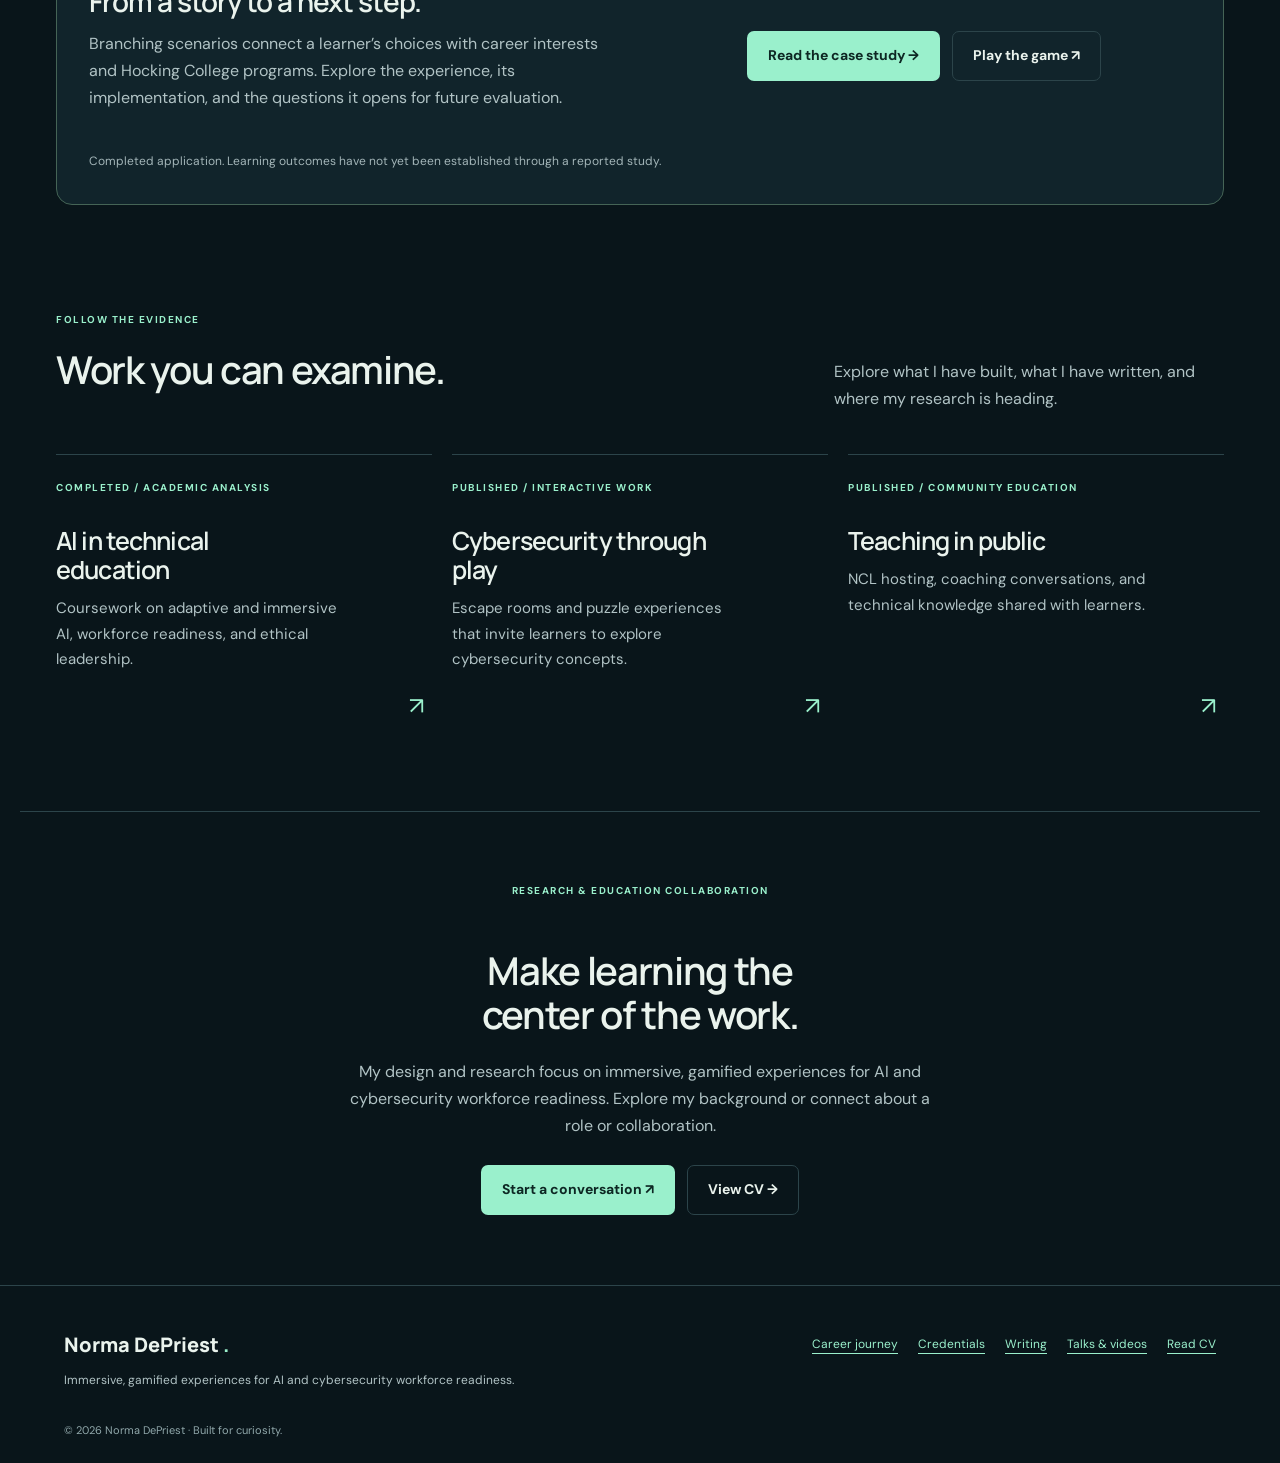
==== commit 15779326: "Connect About and Research to the experience lab Add interactive perspective and research explorers " ====
--- a/index.html
+++ b/index.html
@@ -1,7 +1,7 @@
-<!doctype html><html lang="en"><head><meta charset="utf-8"><meta name="viewport" content="width=device-width,initial-scale=1"><meta name="description" content="Norma DePriest focuses on teaching AI and cybersecurity through immersive, gamified learning. Explore her educational games, instructional design, and research direction."><meta name="theme-color" content="#09151a"><title>AI & cybersecurity education through immersive learning | Norma DePriest</title><link rel="stylesheet" href="redesign.css"><link rel="stylesheet" href="research-portfolio.css"><link rel="stylesheet" href="learning-lab.css"></head><body><a class="skip" href="#main">Skip to content</a><header class="top"><a class="brand" href="index.html" aria-label="Norma DePriest home">ND<span>.</span><small>Norma DePriest</small></a><button class="menu-toggle" aria-expanded="false" aria-controls="primary-nav">Menu</button><nav id="primary-nav" aria-label="Main navigation"><a href="index.html" aria-current="page">Home</a><a href="research.html">Research</a><a href="projects.html">Projects</a><a href="cv.html" class="nav-cv">View CV ↗</a><a href="contact.html">Contact</a><details class="nav-more"><summary>Background</summary><div><a href="about.html">About</a><a href="experience.html">Career journey</a><a href="credentials.html">Credentials</a><a href="recognition.html">Recognition</a><a href="leadership.html">Leadership</a><a href="writing.html">Writing</a><a href="talks.html">Talks & videos</a></div></details></nav></header><main id="main">
-<section class="world-entry"><div class="world-scenery" aria-hidden="true"></div><div class="world-copy"><span class="eyebrow">NORMA DEPRIEST · HUSH1E / THE LEARNING LAB</span><h1>Enter curious.<br><em>Leave with a new lens.</em></h1><p class="intro">I teach AI and cybersecurity through immersive, gamified learning. Step into a short scenario. Examine the clues. Make a choice. Discover why it matters.</p><div class="actions"><a class="button" href="#learning-lab">Enter the learning lab ↓</a><a class="button ghost" href="projects.html">Explore my games →</a></div><div class="entry-profile"><span>EDUCATOR / DESIGNER / BUILDER</span><p>Program Director, Cybersecurity · Hocking College<br>EdD, Instructional Design and Technology · In progress</p><a href="cv.html">View my CV →</a><a href="contact.html">Contact me →</a></div></div><div class="world-coordinate" aria-hidden="true"><span>01 / OBSERVE</span><span>02 / DECIDE</span><span>03 / REFLECT</span></div></section>
-<section class="lab-section" id="learning-lab" aria-labelledby="lab-heading"><div class="lab-heading"><div><span class="eyebrow">PLAYABLE PORTFOLIO / TWO SHORT MISSIONS</span><h2 id="lab-heading">Learning starts with a choice.</h2></div><p>No timer. No account. Explore the reasoning, then try another approach.</p></div><div class="lab-shell" data-theme="ai"><aside class="mission-rail"><span class="status">SELECT YOUR MISSION</span><div class="mission-switch" role="group" aria-label="Choose a learning mission"><button type="button" data-mission="ai" aria-pressed="true" aria-controls="mission-stage"><span class="mission-glyph" aria-hidden="true">◇</span><span><strong>The convincing answer</strong><small>AI literacy / Check the evidence</small></span><b aria-hidden="true">↗</b></button><button type="button" data-mission="cyber" aria-pressed="false" aria-controls="mission-stage"><span class="mission-glyph" aria-hidden="true">⌁</span><span><strong>The urgent message</strong><small>Cybersecurity / Protect access</small></span><b aria-hidden="true">↗</b></button></div><div class="field-notes"><span class="status">YOUR FIELD NOTES</span><p id="mission-record" aria-live="polite">Two missions to explore.</p><p>Curiosity is the mechanic.<br>Reflection is the reward.</p></div><a class="rail-link" href="cv.html">Meet the educator / CV ↗</a><a class="rail-link" href="contact.html">Let’s build learning together ↗</a><p class="simulation-note">Fictional, scripted practice. No live AI, real inbox, or account access. Choices stay in this page and reset when you reload.</p></aside><div id="mission-stage" class="mission-stage"><noscript><h3>Explore the learning lab</h3><p>Enable JavaScript to try the two interactive missions. You can still explore my <a href="projects.html">games</a>, <a href="research.html">research</a>, <a href="cv.html">CV</a>, and <a href="contact.html">contact information</a>.</p></noscript></div></div><details class="lab-sources"><summary>Behind the scenarios: learning goals &amp; sources</summary><p>AI mission: distinguish a plausible answer from supported evidence, then choose a privacy-conscious way to practice. Cybersecurity mission: recognize a suspicious request, verify through a trusted channel, and respond to an unexpected authentication prompt. These brief demonstrations are not assessments of mastery or evaluated research outcomes.</p><p>Further reading: <a href="https://nvlpubs.nist.gov/nistpubs/ai/NIST.AI.600-1.pdf" target="_blank" rel="noopener noreferrer">NIST Generative AI Profile (PDF)</a> · <a href="https://www.cisa.gov/sites/default/files/2024-09/Secure-Our-World-4-Easy-Ways-Stay-Safe-Online-Tip-Sheet.pdf" target="_blank" rel="noopener noreferrer">CISA Secure Our World (PDF)</a>.</p></details></section>
-<section class="section compact design-reveal"><span class="eyebrow">YOU JUST EXPERIENCED THE DESIGN</span><h2>A situation. A decision. A reason.</h2><div class="design-principles"><article><span>01 / CONTEXT</span><h3>Give the idea a setting.</h3><p>A story offers a reason to engage with a technical concept.</p></article><article><span>02 / AGENCY</span><h3>Let the learner act.</h3><p>Choices invite learners to inspect evidence and test their thinking.</p></article><article><span>03 / REFLECTION</span><h3>Make the reasoning visible.</h3><p>Feedback explains the tradeoff and gives learners another way forward.</p></article></div><p class="small-note">These homepage scenarios illustrate my current teaching direction. Explore the verified work and ongoing inquiry behind it.</p><div class="actions"><a class="button ghost" href="leadership.html">My coaching &amp; leadership →</a><a class="button ghost" href="research.html">My research direction →</a></div></section>
+<!doctype html><html lang="en"><head><meta charset="utf-8"><meta name="viewport" content="width=device-width,initial-scale=1"><meta name="description" content="Norma DePriest designs immersive, gamified experiences for workforce readiness, grounded in real-world experience and AI and cybersecurity use cases."><meta name="theme-color" content="#09151a"><title>Immersive learning design &amp; workforce readiness | Norma DePriest</title><link rel="stylesheet" href="redesign.css"><link rel="stylesheet" href="research-portfolio.css"><link rel="stylesheet" href="learning-lab.css"></head><body><a class="skip" href="#main">Skip to content</a><header class="top"><a class="brand" href="index.html" aria-label="Norma DePriest home">ND<span>.</span><small>Norma DePriest</small></a><button class="menu-toggle" aria-expanded="false" aria-controls="primary-nav">Menu</button><nav id="primary-nav" aria-label="Main navigation"><a href="index.html" aria-current="page">Home</a><a href="research.html">Research</a><a href="projects.html">Projects</a><a href="cv.html" class="nav-cv">View CV ↗</a><a href="contact.html">Contact</a><details class="nav-more"><summary>Background</summary><div><a href="about.html">About</a><a href="experience.html">Career journey</a><a href="credentials.html">Credentials</a><a href="recognition.html">Recognition</a><a href="leadership.html">Leadership</a><a href="writing.html">Writing</a><a href="talks.html">Talks & videos</a></div></details></nav></header><main id="main">
+<section class="world-entry"><div class="world-scenery" aria-hidden="true"></div><div class="world-copy"><span class="eyebrow">NORMA DEPRIEST · HUSH1E / THE EXPERIENCE LAB</span><h1>Enter curious.<br><em>Leave with a new lens.</em></h1><p class="intro">I design immersive, gamified experiences to better prepare people for the workforce, drawing on real-world experience and current AI and cybersecurity use cases. Step into a scenario. Examine the clues. Make a choice. Discover why it matters.</p><div class="actions"><a class="button" href="#learning-lab">Enter the learning lab ↓</a><a class="button ghost" href="projects.html">Explore my games →</a></div><div class="entry-profile"><span>EXPERIENCE DESIGNER / BUILDER / EDUCATOR</span><p>Program Director, Cybersecurity · Hocking College<br>EdD, Instructional Design and Technology · In progress</p><a href="cv.html">View my CV →</a><a href="contact.html">Contact me →</a></div></div><div class="world-coordinate" aria-hidden="true"><span>01 / OBSERVE</span><span>02 / DECIDE</span><span>03 / REFLECT</span></div></section>
+<section class="lab-section" id="learning-lab" aria-labelledby="lab-heading"><div class="lab-heading"><div><span class="eyebrow">PLAYABLE PORTFOLIO / TWO SHORT MISSIONS</span><h2 id="lab-heading">Learning starts with a choice.</h2></div><p>No timer. No account. Explore the reasoning, then try another approach.</p></div><div class="lab-shell" data-theme="ai"><aside class="mission-rail"><span class="status">SELECT YOUR MISSION</span><div class="mission-switch" role="group" aria-label="Choose a learning mission"><button type="button" data-mission="ai" aria-pressed="true" aria-controls="mission-stage"><span class="mission-glyph" aria-hidden="true">◇</span><span><strong>The convincing answer</strong><small>AI literacy / Check the evidence</small></span><b aria-hidden="true">↗</b></button><button type="button" data-mission="cyber" aria-pressed="false" aria-controls="mission-stage"><span class="mission-glyph" aria-hidden="true">⌁</span><span><strong>The urgent message</strong><small>Cybersecurity / Protect access</small></span><b aria-hidden="true">↗</b></button></div><div class="field-notes"><span class="status">YOUR FIELD NOTES</span><p id="mission-record" aria-live="polite">Two missions to explore.</p><p>Curiosity is the mechanic.<br>Reflection is the reward.</p></div><a class="rail-link" href="cv.html">Meet the designer / CV ↗</a><a class="rail-link" href="contact.html">Let’s build learning together ↗</a><p class="simulation-note">Fictional, scripted practice. No live AI, real inbox, or account access. Choices stay in this page and reset when you reload.</p></aside><div id="mission-stage" class="mission-stage"><noscript><h3>Explore the learning lab</h3><p>Enable JavaScript to try the two interactive missions. You can still explore my <a href="projects.html">games</a>, <a href="research.html">research</a>, <a href="cv.html">CV</a>, and <a href="contact.html">contact information</a>.</p></noscript></div></div><details class="lab-sources"><summary>Behind the scenarios: learning goals &amp; sources</summary><p>AI mission: distinguish a plausible answer from supported evidence, then choose a privacy-conscious way to practice. Cybersecurity mission: recognize a suspicious request, verify through a trusted channel, and respond to an unexpected authentication prompt. These brief demonstrations are not assessments of mastery or evaluated research outcomes.</p><p>Further reading: <a href="https://nvlpubs.nist.gov/nistpubs/ai/NIST.AI.600-1.pdf" target="_blank" rel="noopener noreferrer">NIST Generative AI Profile (PDF)</a> · <a href="https://www.cisa.gov/sites/default/files/2024-09/Secure-Our-World-4-Easy-Ways-Stay-Safe-Online-Tip-Sheet.pdf" target="_blank" rel="noopener noreferrer">CISA Secure Our World (PDF)</a>.</p></details></section>
+<section class="section compact design-reveal"><span class="eyebrow">YOU JUST EXPERIENCED THE DESIGN</span><h2>A situation. A decision. A reason.</h2><div class="design-principles"><article><span>01 / CONTEXT</span><h3>Give the idea a setting.</h3><p>A story offers a reason to engage with a technical concept.</p></article><article><span>02 / AGENCY</span><h3>Let the learner act.</h3><p>Choices invite learners to inspect evidence and test their thinking.</p></article><article><span>03 / REFLECTION</span><h3>Make the reasoning visible.</h3><p>Feedback explains the tradeoff and gives learners another way forward.</p></article></div><p class="small-note">These homepage scenarios illustrate my approach to immersive experience design. Explore the verified work and ongoing inquiry behind it.</p><div class="actions"><a class="button ghost" href="leadership.html">My coaching &amp; leadership →</a><a class="button ghost" href="research.html">My research direction →</a></div></section>
 <section class="section"><div class="section-heading"><div><span class="eyebrow">FLAGSHIP / DESIGN IN PRACTICE</span><h2>Career Navigator.<br><em>Choices become possibilities.</em></h2></div><p>A functioning career exploration game for high school students—and a concrete starting point for questions about engagement, feedback, and learning design.</p></div><article class="flagship"><a class="flagship-image" href="career-navigator.html"><img src="career-navigator-preview.jpg" width="1920" height="945" alt="Career Navigator: The Longest Saturday, showing the illustrated Hocking County landscape and adventure start screen." loading="lazy"><span>Explore the design case study ↗</span></a><div class="flagship-copy"><span class="status">LIVE GAME · PUBLIC SOURCE</span><h3>From a story to a next step.</h3><p>Branching scenarios connect a learner’s choices with career interests and Hocking College programs. Explore the experience, its implementation, and the questions it opens for future evaluation.</p><div class="actions"><a class="button" href="career-navigator.html">Read the case study →</a><a class="button ghost" href="https://hush1e.github.io/sojourner-labs/career-navigator/" target="_blank" rel="noopener noreferrer">Play the game ↗</a></div><p class="small-note">Completed application. Learning outcomes have not yet been established through a reported study.</p></div></article></section>
 <section class="section compact"><div class="section-heading"><div><span class="eyebrow">FOLLOW THE EVIDENCE</span><h2>Work you can examine.</h2></div><p>Explore what I have built, what I have written, and where my research is heading.</p></div><div class="route-grid"><a class="route-card" href="research.html#academic-work"><span class="index">COMPLETED / ACADEMIC ANALYSIS</span><h3>AI in technical education</h3><p>Coursework on adaptive and immersive AI, workforce readiness, and ethical leadership.</p><span class="route-arrow" aria-hidden="true">↗</span></a><a class="route-card" href="projects.html#cyber-games"><span class="index">PUBLISHED / INTERACTIVE WORK</span><h3>Cybersecurity through play</h3><p>Escape rooms and puzzle experiences that invite learners to explore cybersecurity concepts.</p><span class="route-arrow" aria-hidden="true">↗</span></a><a class="route-card" href="talks.html"><span class="index">PUBLISHED / COMMUNITY EDUCATION</span><h3>Teaching in public</h3><p>NCL hosting, coaching conversations, and technical knowledge shared with learners.</p><span class="route-arrow" aria-hidden="true">↗</span></a></div></section>
-<section class="section callout"><span class="eyebrow">RESEARCH &amp; EDUCATION COLLABORATION</span><h2>Make learning the<br>center of the work.</h2><p>My teaching and research focus on immersive, gamified approaches to AI and cybersecurity education. Explore my background or connect about a role or collaboration.</p><div class="actions centered"><a class="button" href="contact.html">Start a conversation ↗</a><a class="button ghost" href="cv.html">View CV →</a></div></section></main><footer><div><a class="brand" href="index.html">Norma DePriest<span>.</span></a><p>AI and cybersecurity education through immersive, gamified learning.</p></div><div class="footer-links"><a class="inline-link" href="experience.html">Career journey</a><a class="inline-link" href="credentials.html">Credentials</a><a class="inline-link" href="writing.html">Writing</a><a class="inline-link" href="talks.html">Talks & videos</a><a class="inline-link" href="cv.html">Read CV</a></div><small>© <span id="year">2026</span> Norma DePriest · Built for curiosity.</small></footer><script src="app.js" defer></script><script src="learning-lab.js" defer></script></body></html>
+<section class="section callout"><span class="eyebrow">RESEARCH &amp; EDUCATION COLLABORATION</span><h2>Make learning the<br>center of the work.</h2><p>My design and research focus on immersive, gamified experiences for AI and cybersecurity workforce readiness. Explore my background or connect about a role or collaboration.</p><div class="actions centered"><a class="button" href="contact.html">Start a conversation ↗</a><a class="button ghost" href="cv.html">View CV →</a></div></section></main><footer><div><a class="brand" href="index.html">Norma DePriest<span>.</span></a><p>Immersive, gamified experiences for AI and cybersecurity workforce readiness.</p></div><div class="footer-links"><a class="inline-link" href="experience.html">Career journey</a><a class="inline-link" href="credentials.html">Credentials</a><a class="inline-link" href="writing.html">Writing</a><a class="inline-link" href="talks.html">Talks & videos</a><a class="inline-link" href="cv.html">Read CV</a></div><small>© <span id="year">2026</span> Norma DePriest · Built for curiosity.</small></footer><script src="app.js" defer></script><script src="learning-lab.js" defer></script></body></html>
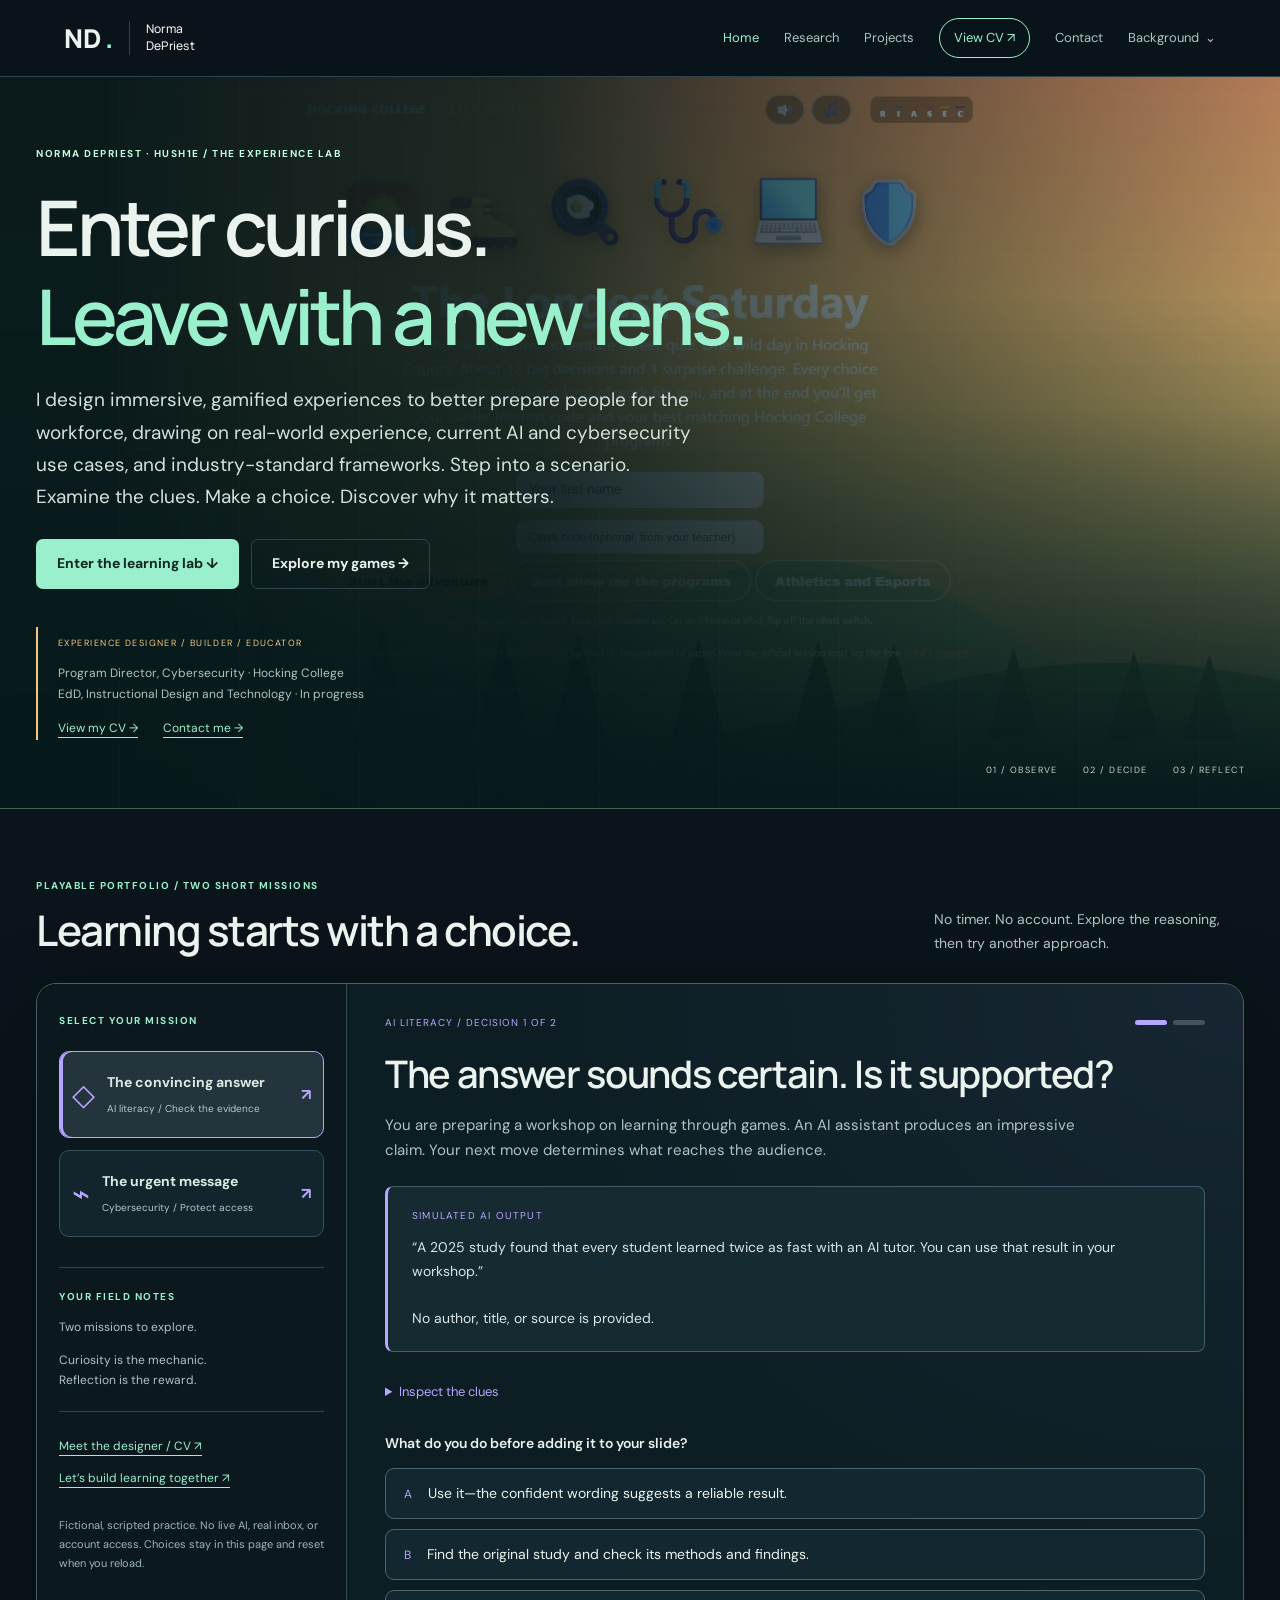
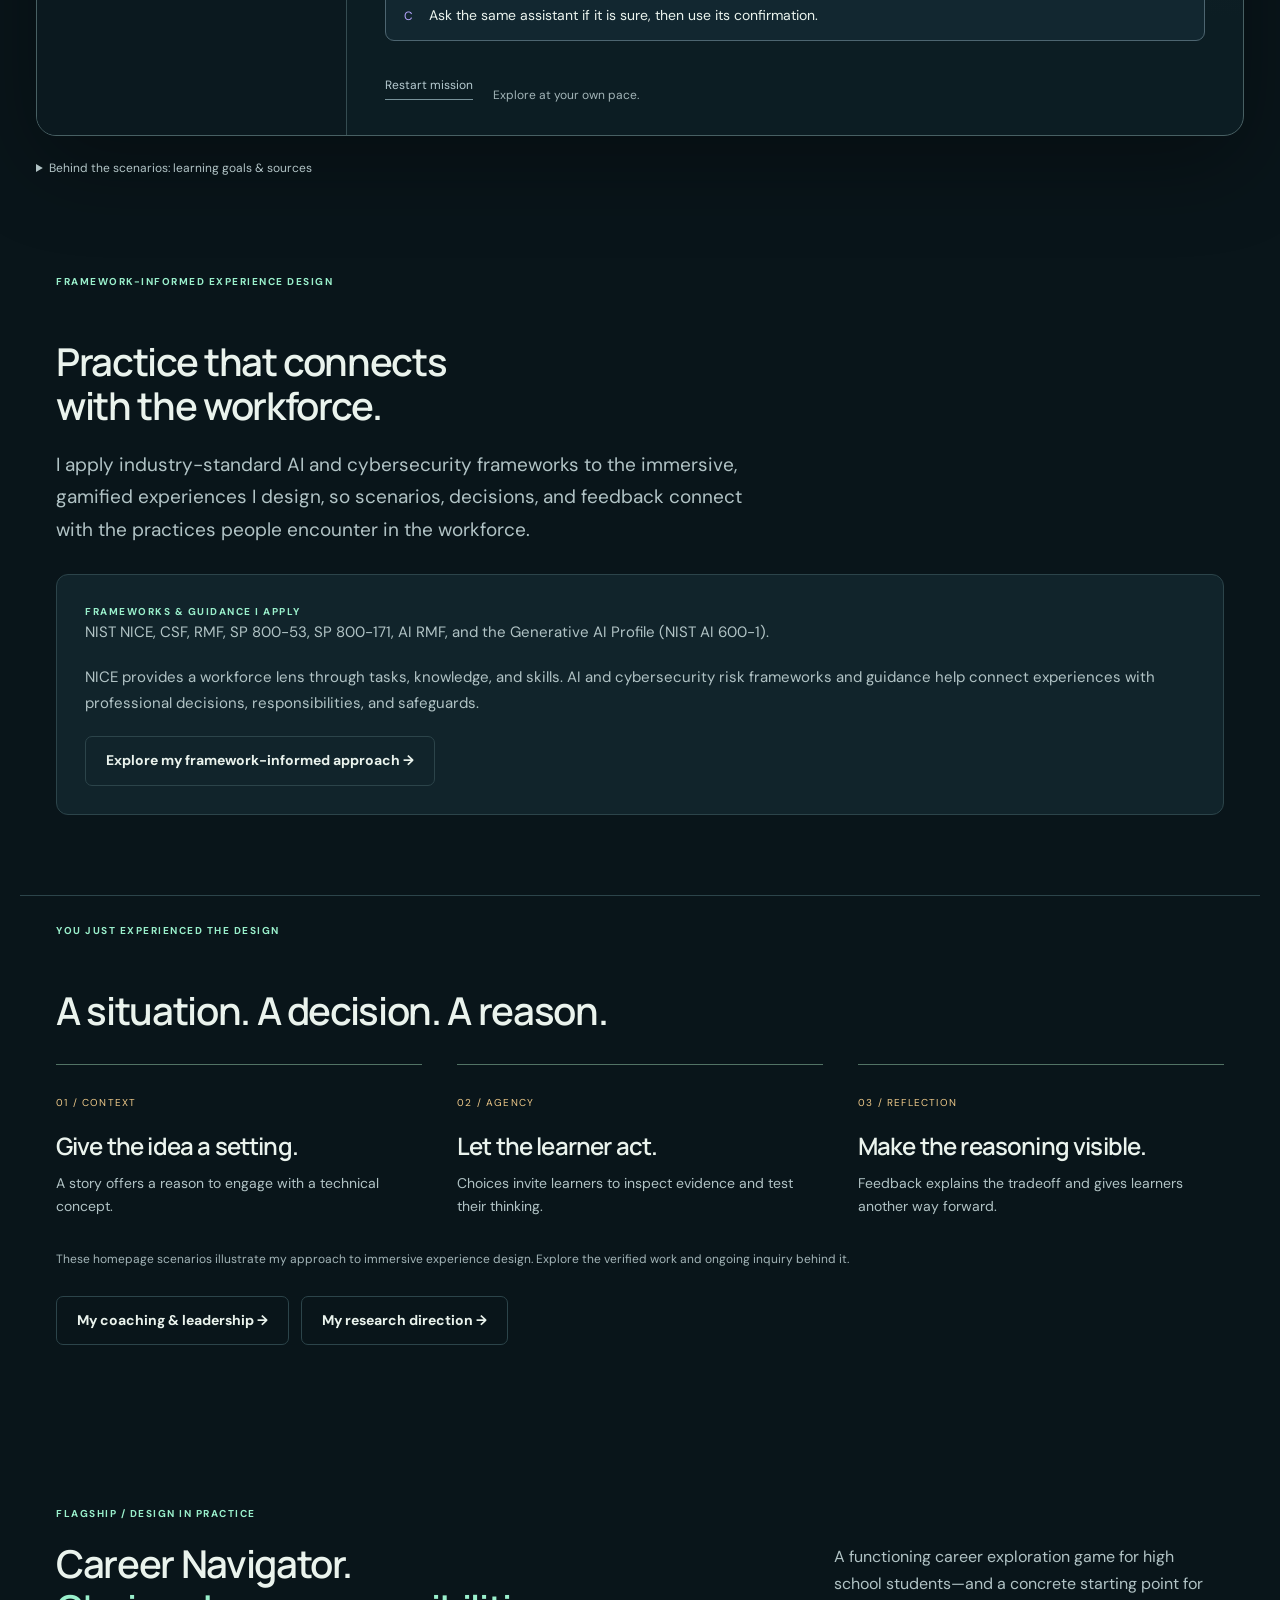
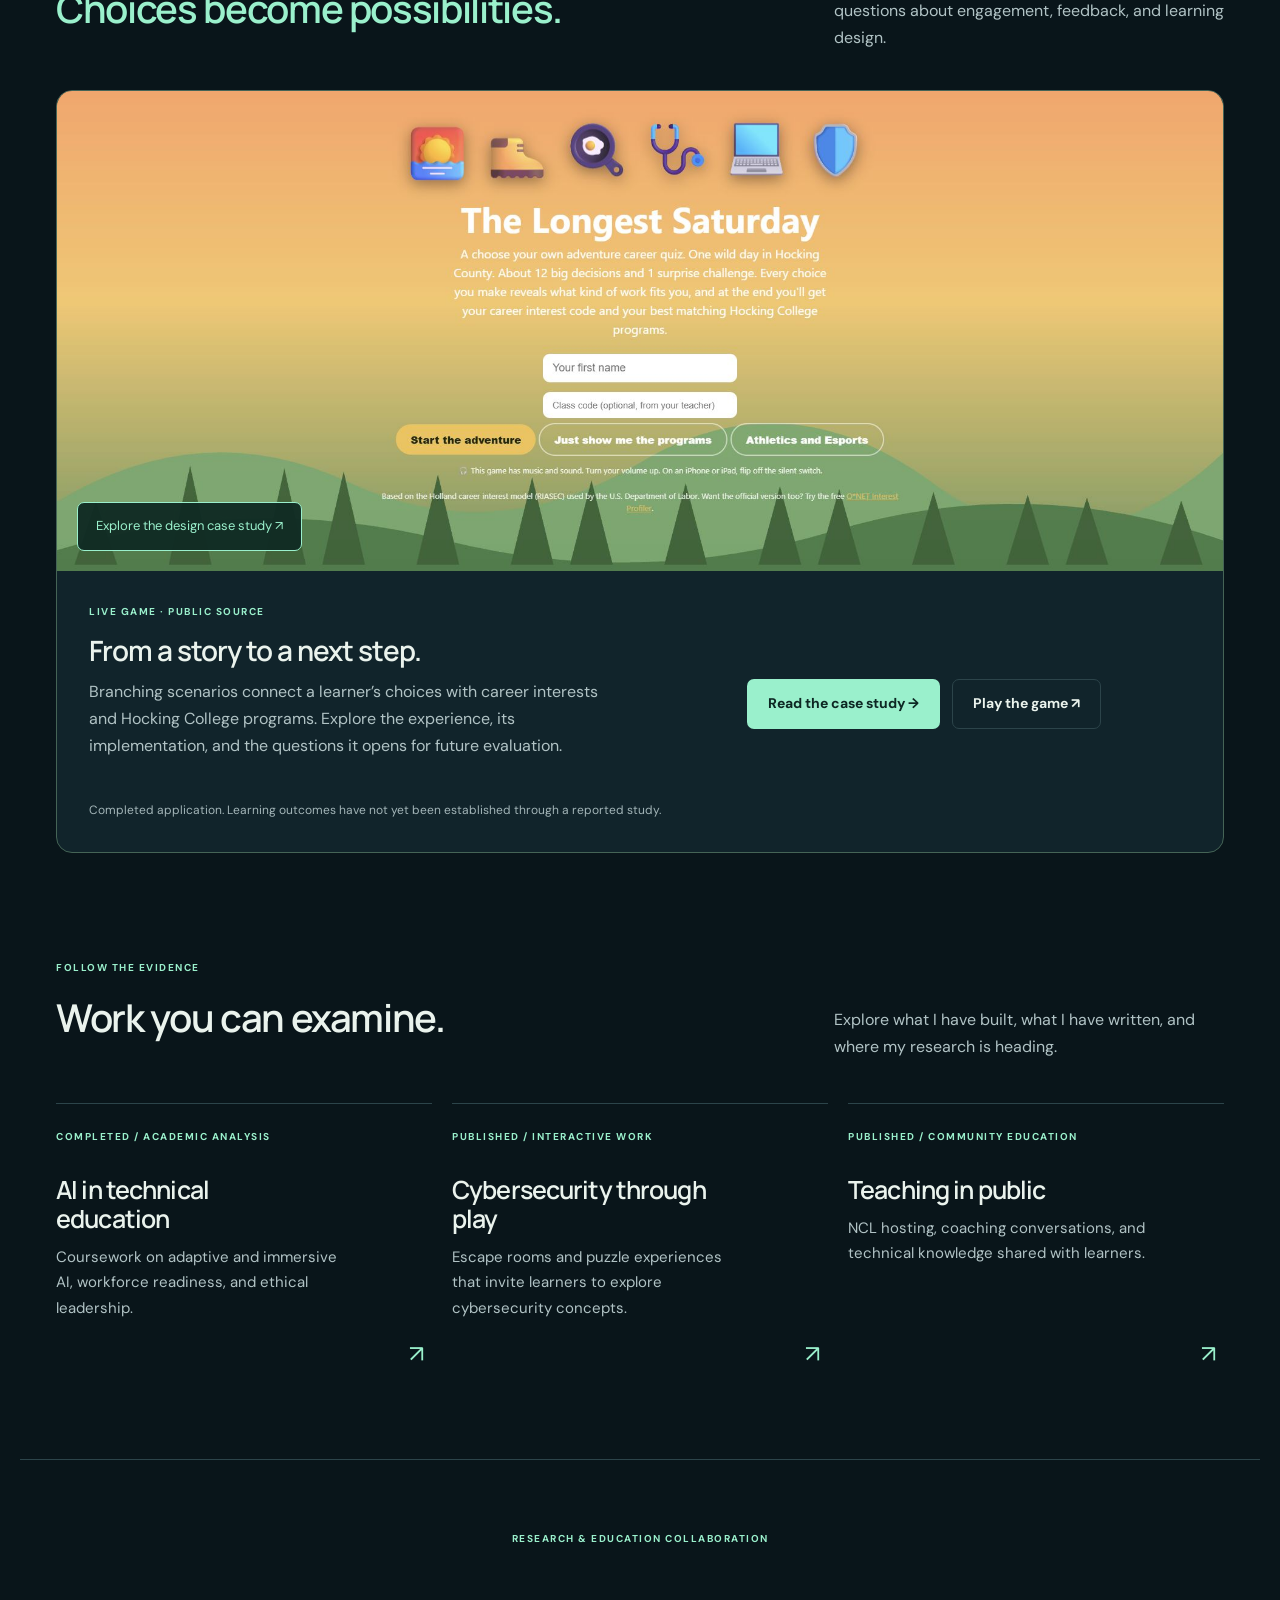
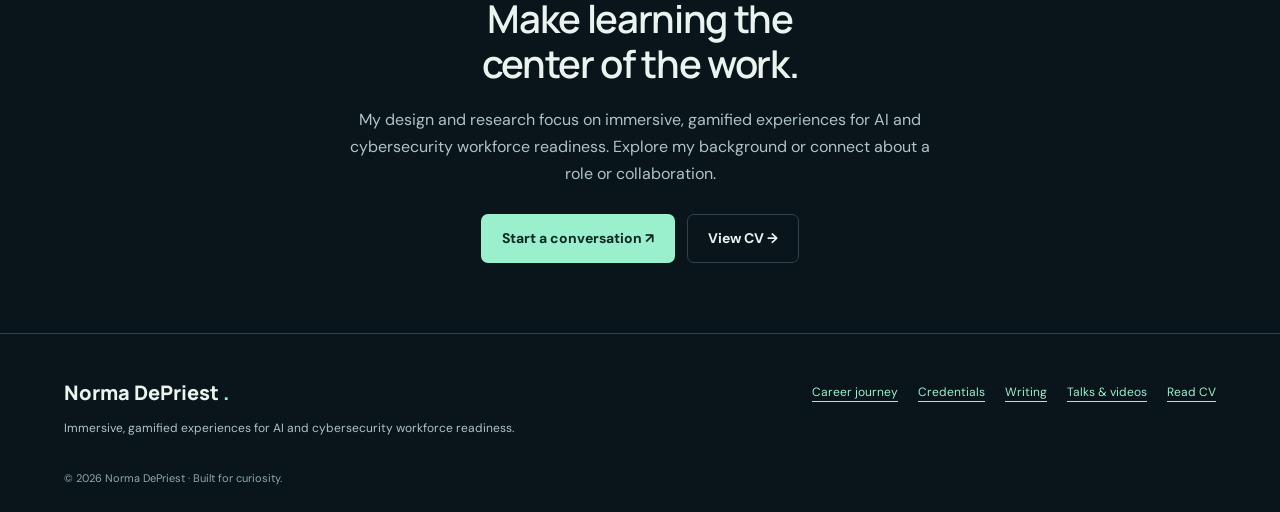
==== commit c6758136: "Add framework-informed workforce design approach Document confirmed use of NIST NICE, CSF, RMF, SP 8" ====
--- a/index.html
+++ b/index.html
@@ -1,7 +1,7 @@
 <!doctype html><html lang="en"><head><meta charset="utf-8"><meta name="viewport" content="width=device-width,initial-scale=1"><meta name="description" content="Norma DePriest designs immersive, gamified experiences for workforce readiness, grounded in real-world experience and AI and cybersecurity use cases."><meta name="theme-color" content="#09151a"><title>Immersive learning design &amp; workforce readiness | Norma DePriest</title><link rel="stylesheet" href="redesign.css"><link rel="stylesheet" href="research-portfolio.css"><link rel="stylesheet" href="learning-lab.css"></head><body><a class="skip" href="#main">Skip to content</a><header class="top"><a class="brand" href="index.html" aria-label="Norma DePriest home">ND<span>.</span><small>Norma DePriest</small></a><button class="menu-toggle" aria-expanded="false" aria-controls="primary-nav">Menu</button><nav id="primary-nav" aria-label="Main navigation"><a href="index.html" aria-current="page">Home</a><a href="research.html">Research</a><a href="projects.html">Projects</a><a href="cv.html" class="nav-cv">View CV ↗</a><a href="contact.html">Contact</a><details class="nav-more"><summary>Background</summary><div><a href="about.html">About</a><a href="experience.html">Career journey</a><a href="credentials.html">Credentials</a><a href="recognition.html">Recognition</a><a href="leadership.html">Leadership</a><a href="writing.html">Writing</a><a href="talks.html">Talks & videos</a></div></details></nav></header><main id="main">
-<section class="world-entry"><div class="world-scenery" aria-hidden="true"></div><div class="world-copy"><span class="eyebrow">NORMA DEPRIEST · HUSH1E / THE EXPERIENCE LAB</span><h1>Enter curious.<br><em>Leave with a new lens.</em></h1><p class="intro">I design immersive, gamified experiences to better prepare people for the workforce, drawing on real-world experience and current AI and cybersecurity use cases. Step into a scenario. Examine the clues. Make a choice. Discover why it matters.</p><div class="actions"><a class="button" href="#learning-lab">Enter the learning lab ↓</a><a class="button ghost" href="projects.html">Explore my games →</a></div><div class="entry-profile"><span>EXPERIENCE DESIGNER / BUILDER / EDUCATOR</span><p>Program Director, Cybersecurity · Hocking College<br>EdD, Instructional Design and Technology · In progress</p><a href="cv.html">View my CV →</a><a href="contact.html">Contact me →</a></div></div><div class="world-coordinate" aria-hidden="true"><span>01 / OBSERVE</span><span>02 / DECIDE</span><span>03 / REFLECT</span></div></section>
+<section class="world-entry"><div class="world-scenery" aria-hidden="true"></div><div class="world-copy"><span class="eyebrow">NORMA DEPRIEST · HUSH1E / THE EXPERIENCE LAB</span><h1>Enter curious.<br><em>Leave with a new lens.</em></h1><p class="intro">I design immersive, gamified experiences to better prepare people for the workforce, drawing on real-world experience, current AI and cybersecurity use cases, and industry-standard frameworks. Step into a scenario. Examine the clues. Make a choice. Discover why it matters.</p><div class="actions"><a class="button" href="#learning-lab">Enter the learning lab ↓</a><a class="button ghost" href="projects.html">Explore my games →</a></div><div class="entry-profile"><span>EXPERIENCE DESIGNER / BUILDER / EDUCATOR</span><p>Program Director, Cybersecurity · Hocking College<br>EdD, Instructional Design and Technology · In progress</p><a href="cv.html">View my CV →</a><a href="contact.html">Contact me →</a></div></div><div class="world-coordinate" aria-hidden="true"><span>01 / OBSERVE</span><span>02 / DECIDE</span><span>03 / REFLECT</span></div></section>
 <section class="lab-section" id="learning-lab" aria-labelledby="lab-heading"><div class="lab-heading"><div><span class="eyebrow">PLAYABLE PORTFOLIO / TWO SHORT MISSIONS</span><h2 id="lab-heading">Learning starts with a choice.</h2></div><p>No timer. No account. Explore the reasoning, then try another approach.</p></div><div class="lab-shell" data-theme="ai"><aside class="mission-rail"><span class="status">SELECT YOUR MISSION</span><div class="mission-switch" role="group" aria-label="Choose a learning mission"><button type="button" data-mission="ai" aria-pressed="true" aria-controls="mission-stage"><span class="mission-glyph" aria-hidden="true">◇</span><span><strong>The convincing answer</strong><small>AI literacy / Check the evidence</small></span><b aria-hidden="true">↗</b></button><button type="button" data-mission="cyber" aria-pressed="false" aria-controls="mission-stage"><span class="mission-glyph" aria-hidden="true">⌁</span><span><strong>The urgent message</strong><small>Cybersecurity / Protect access</small></span><b aria-hidden="true">↗</b></button></div><div class="field-notes"><span class="status">YOUR FIELD NOTES</span><p id="mission-record" aria-live="polite">Two missions to explore.</p><p>Curiosity is the mechanic.<br>Reflection is the reward.</p></div><a class="rail-link" href="cv.html">Meet the designer / CV ↗</a><a class="rail-link" href="contact.html">Let’s build learning together ↗</a><p class="simulation-note">Fictional, scripted practice. No live AI, real inbox, or account access. Choices stay in this page and reset when you reload.</p></aside><div id="mission-stage" class="mission-stage"><noscript><h3>Explore the learning lab</h3><p>Enable JavaScript to try the two interactive missions. You can still explore my <a href="projects.html">games</a>, <a href="research.html">research</a>, <a href="cv.html">CV</a>, and <a href="contact.html">contact information</a>.</p></noscript></div></div><details class="lab-sources"><summary>Behind the scenarios: learning goals &amp; sources</summary><p>AI mission: distinguish a plausible answer from supported evidence, then choose a privacy-conscious way to practice. Cybersecurity mission: recognize a suspicious request, verify through a trusted channel, and respond to an unexpected authentication prompt. These brief demonstrations are not assessments of mastery or evaluated research outcomes.</p><p>Further reading: <a href="https://nvlpubs.nist.gov/nistpubs/ai/NIST.AI.600-1.pdf" target="_blank" rel="noopener noreferrer">NIST Generative AI Profile (PDF)</a> · <a href="https://www.cisa.gov/sites/default/files/2024-09/Secure-Our-World-4-Easy-Ways-Stay-Safe-Online-Tip-Sheet.pdf" target="_blank" rel="noopener noreferrer">CISA Secure Our World (PDF)</a>.</p></details></section>
-<section class="section compact design-reveal"><span class="eyebrow">YOU JUST EXPERIENCED THE DESIGN</span><h2>A situation. A decision. A reason.</h2><div class="design-principles"><article><span>01 / CONTEXT</span><h3>Give the idea a setting.</h3><p>A story offers a reason to engage with a technical concept.</p></article><article><span>02 / AGENCY</span><h3>Let the learner act.</h3><p>Choices invite learners to inspect evidence and test their thinking.</p></article><article><span>03 / REFLECTION</span><h3>Make the reasoning visible.</h3><p>Feedback explains the tradeoff and gives learners another way forward.</p></article></div><p class="small-note">These homepage scenarios illustrate my approach to immersive experience design. Explore the verified work and ongoing inquiry behind it.</p><div class="actions"><a class="button ghost" href="leadership.html">My coaching &amp; leadership →</a><a class="button ghost" href="research.html">My research direction →</a></div></section>
+<section class="section compact" id="framework-informed-design"><span class="eyebrow">FRAMEWORK-INFORMED EXPERIENCE DESIGN</span><h2>Practice that connects<br>with the workforce.</h2><p class="section-lead">I apply industry-standard AI and cybersecurity frameworks to the immersive, gamified experiences I design, so scenarios, decisions, and feedback connect with the practices people encounter in the workforce.</p><div class="panel"><span class="status">FRAMEWORKS &amp; GUIDANCE I APPLY</span><p>NIST NICE, CSF, RMF, SP 800-53, SP 800-171, AI RMF, and the Generative AI Profile (NIST AI 600-1).</p><p>NICE provides a workforce lens through tasks, knowledge, and skills. AI and cybersecurity risk frameworks and guidance help connect experiences with professional decisions, responsibilities, and safeguards.</p><a class="button ghost" href="research.html#framework-informed-design">Explore my framework-informed approach →</a></div></section><section class="section compact design-reveal"><span class="eyebrow">YOU JUST EXPERIENCED THE DESIGN</span><h2>A situation. A decision. A reason.</h2><div class="design-principles"><article><span>01 / CONTEXT</span><h3>Give the idea a setting.</h3><p>A story offers a reason to engage with a technical concept.</p></article><article><span>02 / AGENCY</span><h3>Let the learner act.</h3><p>Choices invite learners to inspect evidence and test their thinking.</p></article><article><span>03 / REFLECTION</span><h3>Make the reasoning visible.</h3><p>Feedback explains the tradeoff and gives learners another way forward.</p></article></div><p class="small-note">These homepage scenarios illustrate my approach to immersive experience design. Explore the verified work and ongoing inquiry behind it.</p><div class="actions"><a class="button ghost" href="leadership.html">My coaching &amp; leadership →</a><a class="button ghost" href="research.html">My research direction →</a></div></section>
 <section class="section"><div class="section-heading"><div><span class="eyebrow">FLAGSHIP / DESIGN IN PRACTICE</span><h2>Career Navigator.<br><em>Choices become possibilities.</em></h2></div><p>A functioning career exploration game for high school students—and a concrete starting point for questions about engagement, feedback, and learning design.</p></div><article class="flagship"><a class="flagship-image" href="career-navigator.html"><img src="career-navigator-preview.jpg" width="1920" height="945" alt="Career Navigator: The Longest Saturday, showing the illustrated Hocking County landscape and adventure start screen." loading="lazy"><span>Explore the design case study ↗</span></a><div class="flagship-copy"><span class="status">LIVE GAME · PUBLIC SOURCE</span><h3>From a story to a next step.</h3><p>Branching scenarios connect a learner’s choices with career interests and Hocking College programs. Explore the experience, its implementation, and the questions it opens for future evaluation.</p><div class="actions"><a class="button" href="career-navigator.html">Read the case study →</a><a class="button ghost" href="https://hush1e.github.io/sojourner-labs/career-navigator/" target="_blank" rel="noopener noreferrer">Play the game ↗</a></div><p class="small-note">Completed application. Learning outcomes have not yet been established through a reported study.</p></div></article></section>
 <section class="section compact"><div class="section-heading"><div><span class="eyebrow">FOLLOW THE EVIDENCE</span><h2>Work you can examine.</h2></div><p>Explore what I have built, what I have written, and where my research is heading.</p></div><div class="route-grid"><a class="route-card" href="research.html#academic-work"><span class="index">COMPLETED / ACADEMIC ANALYSIS</span><h3>AI in technical education</h3><p>Coursework on adaptive and immersive AI, workforce readiness, and ethical leadership.</p><span class="route-arrow" aria-hidden="true">↗</span></a><a class="route-card" href="projects.html#cyber-games"><span class="index">PUBLISHED / INTERACTIVE WORK</span><h3>Cybersecurity through play</h3><p>Escape rooms and puzzle experiences that invite learners to explore cybersecurity concepts.</p><span class="route-arrow" aria-hidden="true">↗</span></a><a class="route-card" href="talks.html"><span class="index">PUBLISHED / COMMUNITY EDUCATION</span><h3>Teaching in public</h3><p>NCL hosting, coaching conversations, and technical knowledge shared with learners.</p><span class="route-arrow" aria-hidden="true">↗</span></a></div></section>
 <section class="section callout"><span class="eyebrow">RESEARCH &amp; EDUCATION COLLABORATION</span><h2>Make learning the<br>center of the work.</h2><p>My design and research focus on immersive, gamified experiences for AI and cybersecurity workforce readiness. Explore my background or connect about a role or collaboration.</p><div class="actions centered"><a class="button" href="contact.html">Start a conversation ↗</a><a class="button ghost" href="cv.html">View CV →</a></div></section></main><footer><div><a class="brand" href="index.html">Norma DePriest<span>.</span></a><p>Immersive, gamified experiences for AI and cybersecurity workforce readiness.</p></div><div class="footer-links"><a class="inline-link" href="experience.html">Career journey</a><a class="inline-link" href="credentials.html">Credentials</a><a class="inline-link" href="writing.html">Writing</a><a class="inline-link" href="talks.html">Talks & videos</a><a class="inline-link" href="cv.html">Read CV</a></div><small>© <span id="year">2026</span> Norma DePriest · Built for curiosity.</small></footer><script src="app.js" defer></script><script src="learning-lab.js" defer></script></body></html>
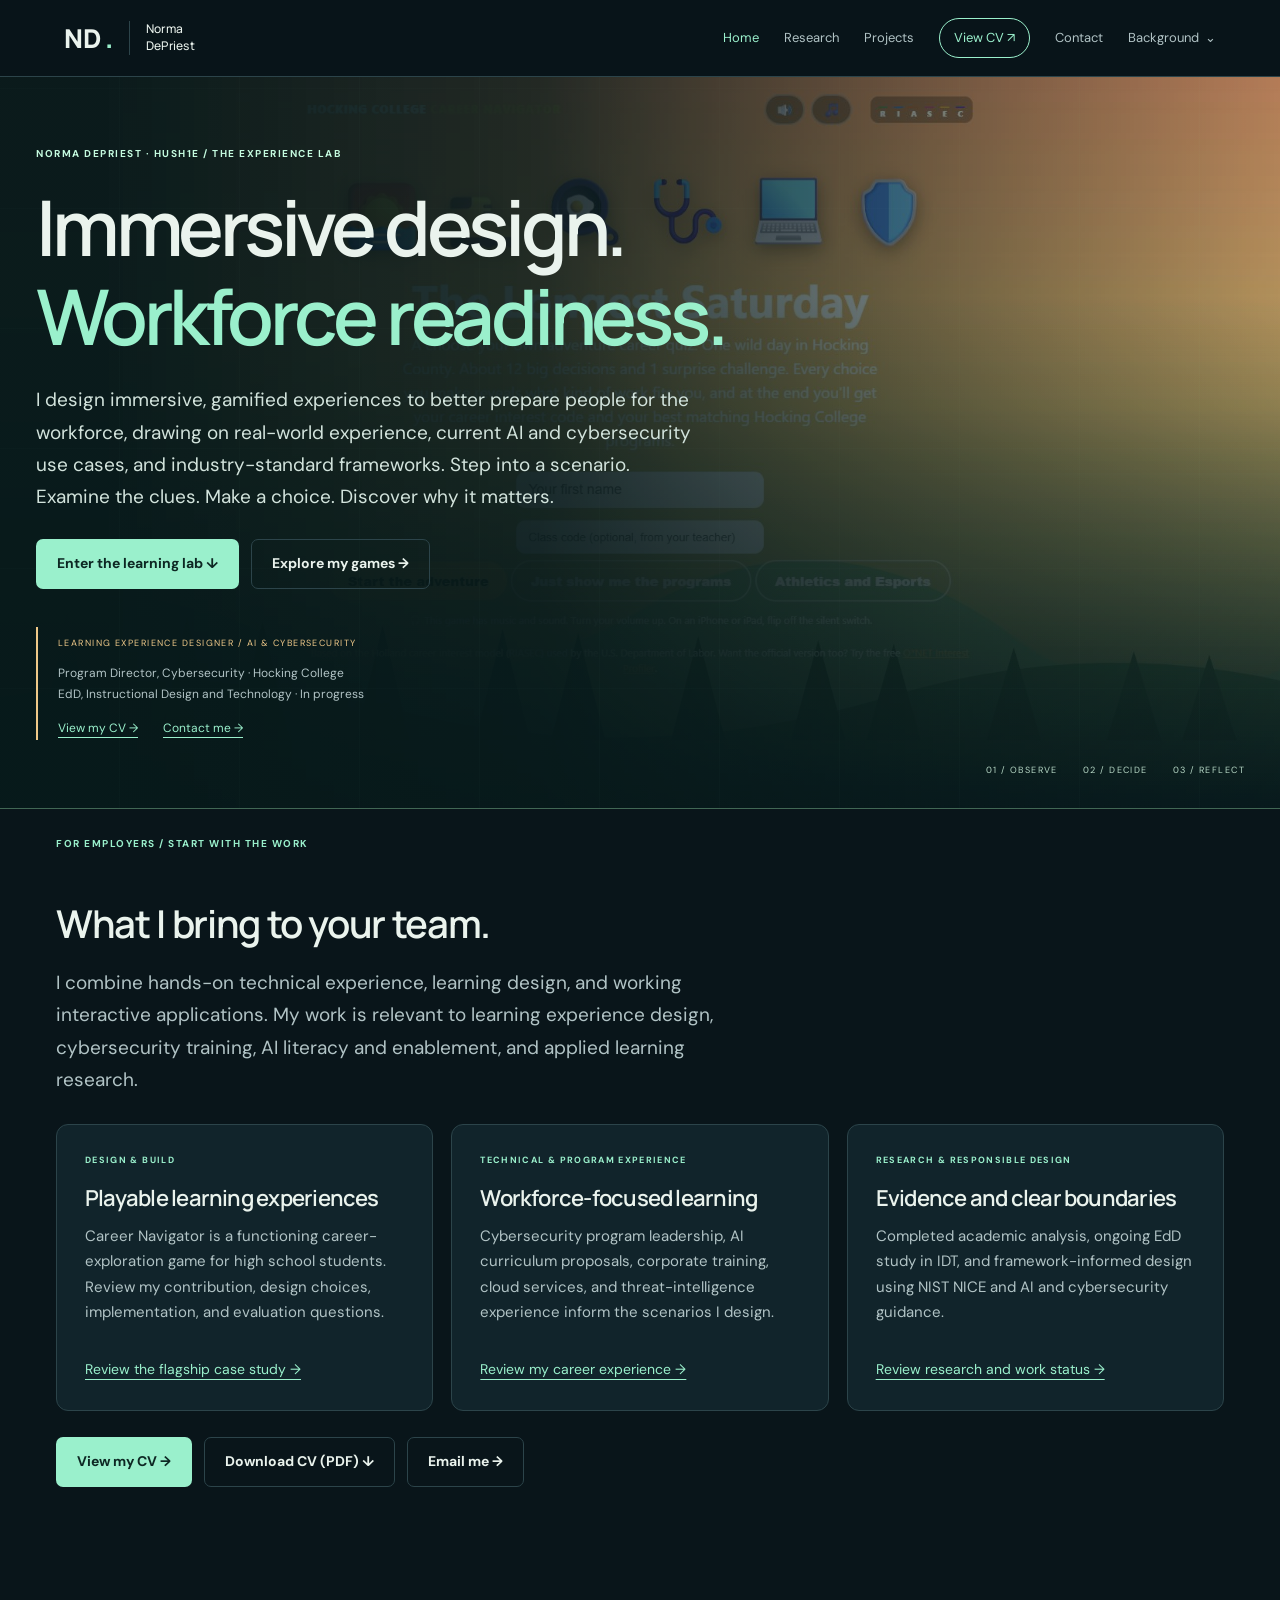
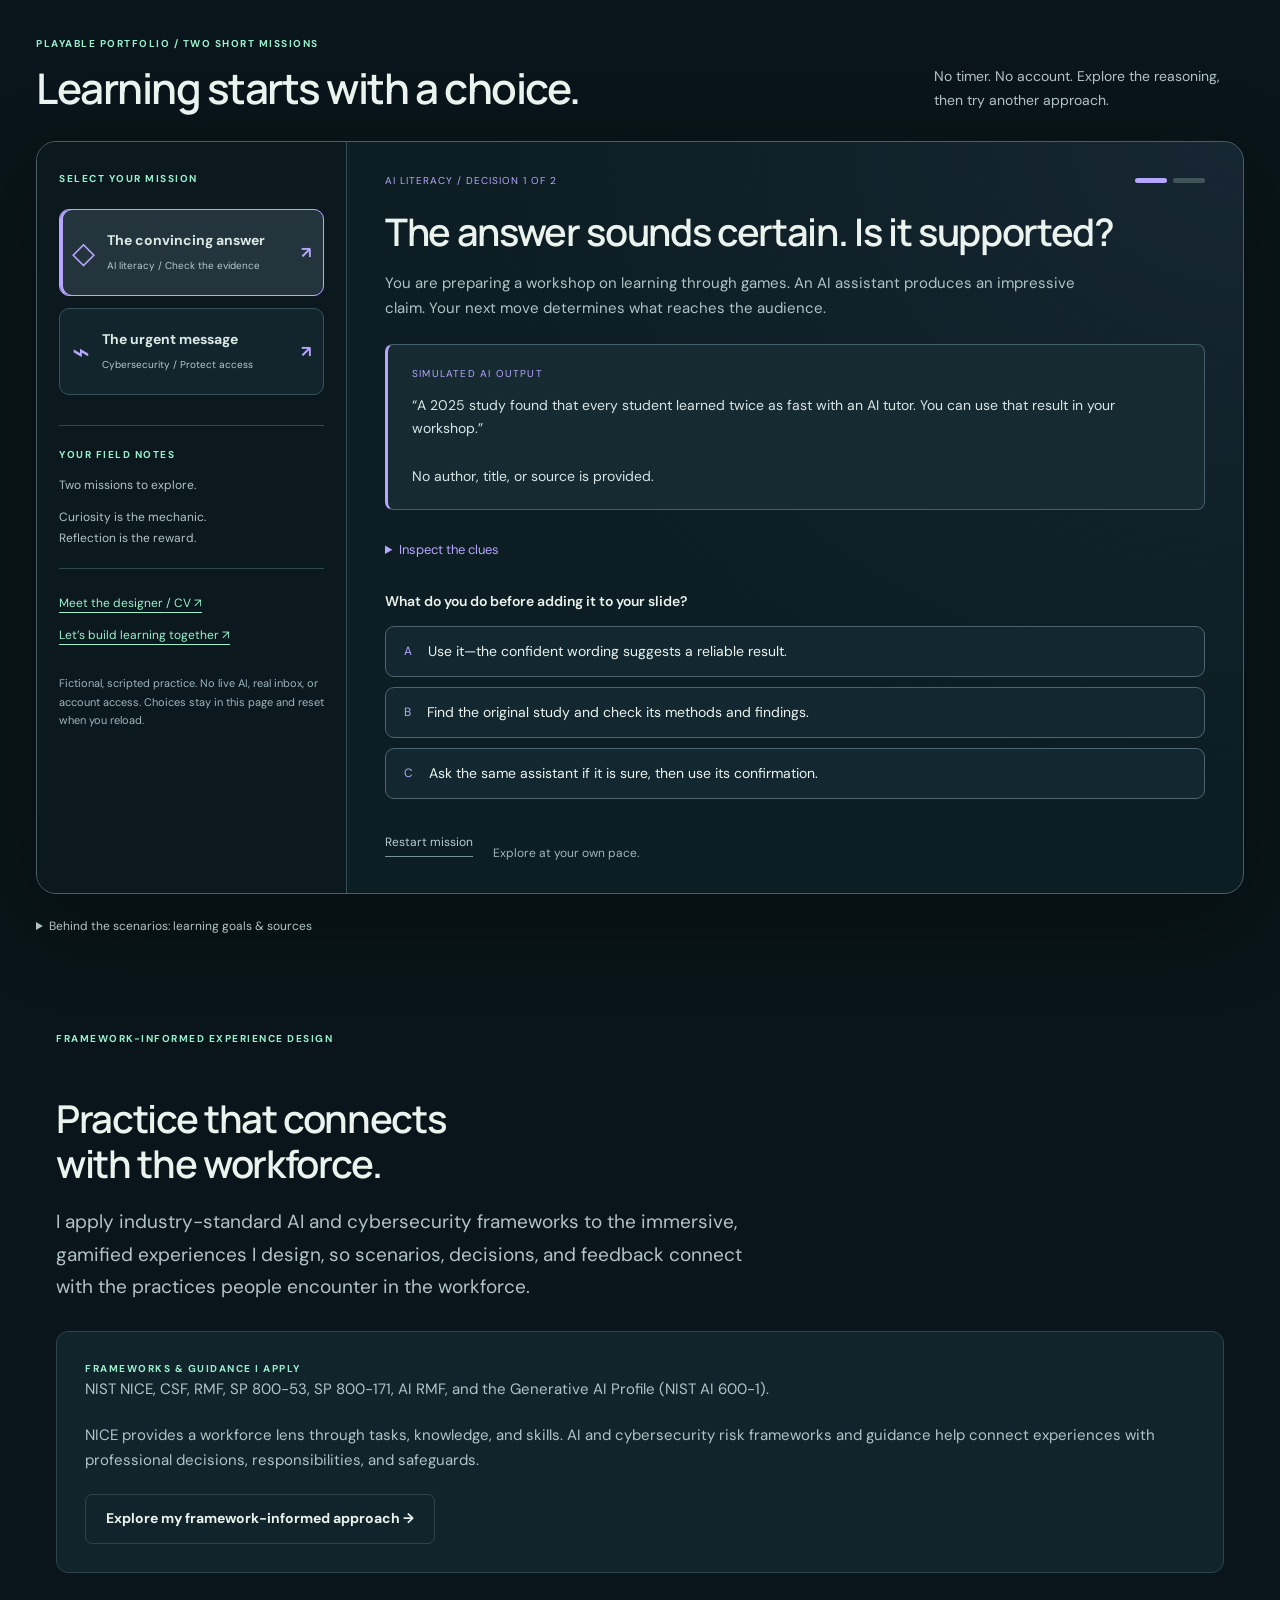
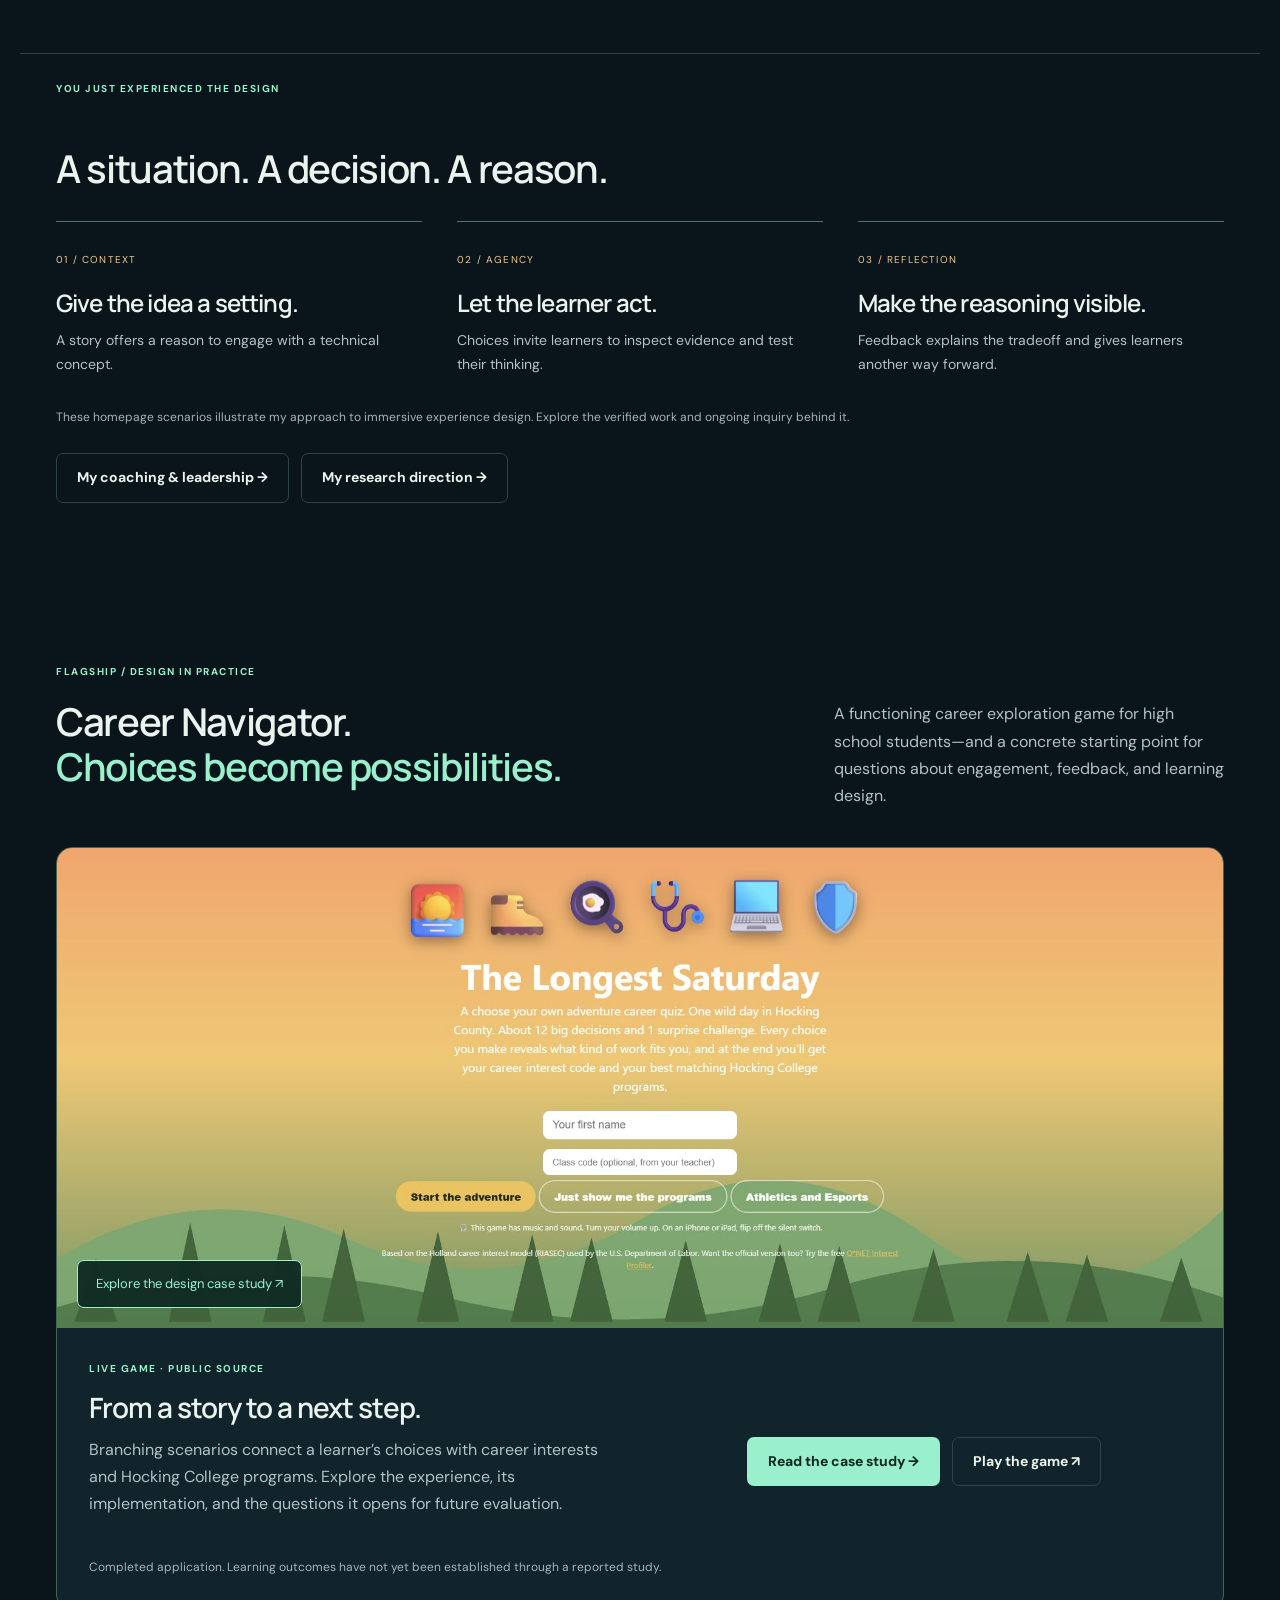
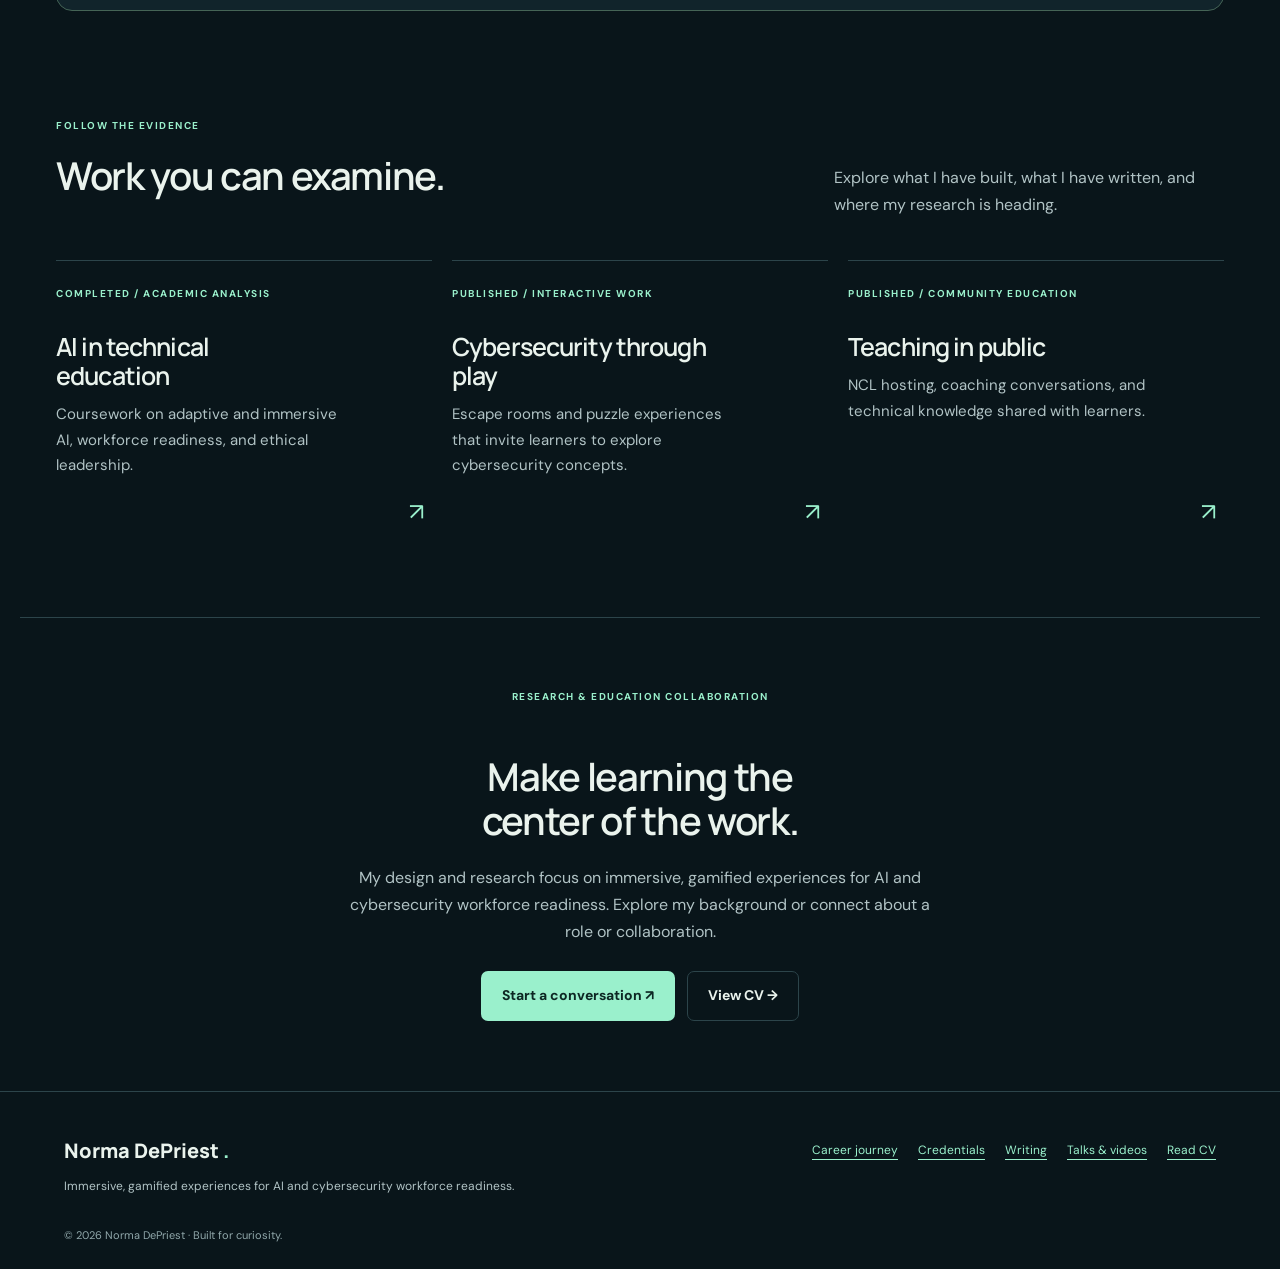
==== commit f2494db2: "Clarify hiring focus and add direct personal email" ====
--- a/index.html
+++ b/index.html
@@ -1,6 +1,6 @@
-<!doctype html><html lang="en"><head><meta charset="utf-8"><meta name="viewport" content="width=device-width,initial-scale=1"><meta name="description" content="Norma DePriest designs immersive, gamified experiences for workforce readiness, grounded in real-world experience and AI and cybersecurity use cases."><meta name="theme-color" content="#09151a"><title>Immersive learning design &amp; workforce readiness | Norma DePriest</title><link rel="stylesheet" href="redesign.css"><link rel="stylesheet" href="research-portfolio.css"><link rel="stylesheet" href="learning-lab.css"></head><body><a class="skip" href="#main">Skip to content</a><header class="top"><a class="brand" href="index.html" aria-label="Norma DePriest home">ND<span>.</span><small>Norma DePriest</small></a><button class="menu-toggle" aria-expanded="false" aria-controls="primary-nav">Menu</button><nav id="primary-nav" aria-label="Main navigation"><a href="index.html" aria-current="page">Home</a><a href="research.html">Research</a><a href="projects.html">Projects</a><a href="cv.html" class="nav-cv">View CV ↗</a><a href="contact.html">Contact</a><details class="nav-more"><summary>Background</summary><div><a href="about.html">About</a><a href="experience.html">Career journey</a><a href="credentials.html">Credentials</a><a href="recognition.html">Recognition</a><a href="leadership.html">Leadership</a><a href="writing.html">Writing</a><a href="talks.html">Talks & videos</a></div></details></nav></header><main id="main">
-<section class="world-entry"><div class="world-scenery" aria-hidden="true"></div><div class="world-copy"><span class="eyebrow">NORMA DEPRIEST · HUSH1E / THE EXPERIENCE LAB</span><h1>Enter curious.<br><em>Leave with a new lens.</em></h1><p class="intro">I design immersive, gamified experiences to better prepare people for the workforce, drawing on real-world experience, current AI and cybersecurity use cases, and industry-standard frameworks. Step into a scenario. Examine the clues. Make a choice. Discover why it matters.</p><div class="actions"><a class="button" href="#learning-lab">Enter the learning lab ↓</a><a class="button ghost" href="projects.html">Explore my games →</a></div><div class="entry-profile"><span>EXPERIENCE DESIGNER / BUILDER / EDUCATOR</span><p>Program Director, Cybersecurity · Hocking College<br>EdD, Instructional Design and Technology · In progress</p><a href="cv.html">View my CV →</a><a href="contact.html">Contact me →</a></div></div><div class="world-coordinate" aria-hidden="true"><span>01 / OBSERVE</span><span>02 / DECIDE</span><span>03 / REFLECT</span></div></section>
-<section class="lab-section" id="learning-lab" aria-labelledby="lab-heading"><div class="lab-heading"><div><span class="eyebrow">PLAYABLE PORTFOLIO / TWO SHORT MISSIONS</span><h2 id="lab-heading">Learning starts with a choice.</h2></div><p>No timer. No account. Explore the reasoning, then try another approach.</p></div><div class="lab-shell" data-theme="ai"><aside class="mission-rail"><span class="status">SELECT YOUR MISSION</span><div class="mission-switch" role="group" aria-label="Choose a learning mission"><button type="button" data-mission="ai" aria-pressed="true" aria-controls="mission-stage"><span class="mission-glyph" aria-hidden="true">◇</span><span><strong>The convincing answer</strong><small>AI literacy / Check the evidence</small></span><b aria-hidden="true">↗</b></button><button type="button" data-mission="cyber" aria-pressed="false" aria-controls="mission-stage"><span class="mission-glyph" aria-hidden="true">⌁</span><span><strong>The urgent message</strong><small>Cybersecurity / Protect access</small></span><b aria-hidden="true">↗</b></button></div><div class="field-notes"><span class="status">YOUR FIELD NOTES</span><p id="mission-record" aria-live="polite">Two missions to explore.</p><p>Curiosity is the mechanic.<br>Reflection is the reward.</p></div><a class="rail-link" href="cv.html">Meet the designer / CV ↗</a><a class="rail-link" href="contact.html">Let’s build learning together ↗</a><p class="simulation-note">Fictional, scripted practice. No live AI, real inbox, or account access. Choices stay in this page and reset when you reload.</p></aside><div id="mission-stage" class="mission-stage"><noscript><h3>Explore the learning lab</h3><p>Enable JavaScript to try the two interactive missions. You can still explore my <a href="projects.html">games</a>, <a href="research.html">research</a>, <a href="cv.html">CV</a>, and <a href="contact.html">contact information</a>.</p></noscript></div></div><details class="lab-sources"><summary>Behind the scenarios: learning goals &amp; sources</summary><p>AI mission: distinguish a plausible answer from supported evidence, then choose a privacy-conscious way to practice. Cybersecurity mission: recognize a suspicious request, verify through a trusted channel, and respond to an unexpected authentication prompt. These brief demonstrations are not assessments of mastery or evaluated research outcomes.</p><p>Further reading: <a href="https://nvlpubs.nist.gov/nistpubs/ai/NIST.AI.600-1.pdf" target="_blank" rel="noopener noreferrer">NIST Generative AI Profile (PDF)</a> · <a href="https://www.cisa.gov/sites/default/files/2024-09/Secure-Our-World-4-Easy-Ways-Stay-Safe-Online-Tip-Sheet.pdf" target="_blank" rel="noopener noreferrer">CISA Secure Our World (PDF)</a>.</p></details></section>
+<!doctype html><html lang="en"><head><meta charset="utf-8"><meta name="viewport" content="width=device-width,initial-scale=1"><meta name="description" content="Norma DePriest designs immersive, gamified AI and cybersecurity experiences for workforce readiness. Explore working projects, career experience, research, and CV."><meta name="theme-color" content="#09151a"><title>Immersive learning design &amp; workforce readiness | Norma DePriest</title><link rel="stylesheet" href="redesign.css"><link rel="stylesheet" href="research-portfolio.css"><link rel="stylesheet" href="learning-lab.css"></head><body><a class="skip" href="#main">Skip to content</a><header class="top"><a class="brand" href="index.html" aria-label="Norma DePriest home">ND<span>.</span><small>Norma DePriest</small></a><button class="menu-toggle" aria-expanded="false" aria-controls="primary-nav">Menu</button><nav id="primary-nav" aria-label="Main navigation"><a href="index.html" aria-current="page">Home</a><a href="research.html">Research</a><a href="projects.html">Projects</a><a href="cv.html" class="nav-cv">View CV ↗</a><a href="contact.html">Contact</a><details class="nav-more"><summary>Background</summary><div><a href="about.html">About</a><a href="experience.html">Career journey</a><a href="credentials.html">Credentials</a><a href="recognition.html">Recognition</a><a href="leadership.html">Leadership</a><a href="writing.html">Writing</a><a href="talks.html">Talks & videos</a></div></details></nav></header><main id="main">
+<section class="world-entry"><div class="world-scenery" aria-hidden="true"></div><div class="world-copy"><span class="eyebrow">NORMA DEPRIEST · HUSH1E / THE EXPERIENCE LAB</span><h1>Immersive design.<br><em>Workforce readiness.</em></h1><p class="intro">I design immersive, gamified experiences to better prepare people for the workforce, drawing on real-world experience, current AI and cybersecurity use cases, and industry-standard frameworks. Step into a scenario. Examine the clues. Make a choice. Discover why it matters.</p><div class="actions"><a class="button" href="#learning-lab">Enter the learning lab ↓</a><a class="button ghost" href="projects.html">Explore my games →</a></div><div class="entry-profile"><span>LEARNING EXPERIENCE DESIGNER / AI &amp; CYBERSECURITY</span><p>Program Director, Cybersecurity · Hocking College<br>EdD, Instructional Design and Technology · In progress</p><a href="cv.html">View my CV →</a><a href="contact.html">Contact me →</a></div></div><div class="world-coordinate" aria-hidden="true"><span>01 / OBSERVE</span><span>02 / DECIDE</span><span>03 / REFLECT</span></div></section>
+<section class="section compact" id="hiring-overview"><span class="eyebrow">FOR EMPLOYERS / START WITH THE WORK</span><h2>What I bring to your team.</h2><p class="section-lead">I combine hands-on technical experience, learning design, and working interactive applications. My work is relevant to learning experience design, cybersecurity training, AI literacy and enablement, and applied learning research.</p><div class="cards"><article class="card"><span class="status">DESIGN &amp; BUILD</span><h3>Playable learning experiences</h3><p>Career Navigator is a functioning career-exploration game for high school students. Review my contribution, design choices, implementation, and evaluation questions.</p><a class="inline-link" href="career-navigator.html">Review the flagship case study →</a></article><article class="card"><span class="status">TECHNICAL &amp; PROGRAM EXPERIENCE</span><h3>Workforce-focused learning</h3><p>Cybersecurity program leadership, AI curriculum proposals, corporate training, cloud services, and threat-intelligence experience inform the scenarios I design.</p><a class="inline-link" href="experience.html">Review my career experience →</a></article><article class="card"><span class="status">RESEARCH &amp; RESPONSIBLE DESIGN</span><h3>Evidence and clear boundaries</h3><p>Completed academic analysis, ongoing EdD study in IDT, and framework-informed design using NIST NICE and AI and cybersecurity guidance.</p><a class="inline-link" href="research.html">Review research and work status →</a></article></div><div class="actions"><a class="button" href="cv.html">View my CV →</a><a class="button ghost" href="Norma-DePriest-CV.pdf" download>Download CV (PDF) ↓</a><a class="button ghost" href="mailto:hush1end@gmail.com">Email me →</a></div></section><section class="lab-section" id="learning-lab" aria-labelledby="lab-heading"><div class="lab-heading"><div><span class="eyebrow">PLAYABLE PORTFOLIO / TWO SHORT MISSIONS</span><h2 id="lab-heading">Learning starts with a choice.</h2></div><p>No timer. No account. Explore the reasoning, then try another approach.</p></div><div class="lab-shell" data-theme="ai"><aside class="mission-rail"><span class="status">SELECT YOUR MISSION</span><div class="mission-switch" role="group" aria-label="Choose a learning mission"><button type="button" data-mission="ai" aria-pressed="true" aria-controls="mission-stage"><span class="mission-glyph" aria-hidden="true">◇</span><span><strong>The convincing answer</strong><small>AI literacy / Check the evidence</small></span><b aria-hidden="true">↗</b></button><button type="button" data-mission="cyber" aria-pressed="false" aria-controls="mission-stage"><span class="mission-glyph" aria-hidden="true">⌁</span><span><strong>The urgent message</strong><small>Cybersecurity / Protect access</small></span><b aria-hidden="true">↗</b></button></div><div class="field-notes"><span class="status">YOUR FIELD NOTES</span><p id="mission-record" aria-live="polite">Two missions to explore.</p><p>Curiosity is the mechanic.<br>Reflection is the reward.</p></div><a class="rail-link" href="cv.html">Meet the designer / CV ↗</a><a class="rail-link" href="contact.html">Let’s build learning together ↗</a><p class="simulation-note">Fictional, scripted practice. No live AI, real inbox, or account access. Choices stay in this page and reset when you reload.</p></aside><div id="mission-stage" class="mission-stage"><noscript><h3>Explore the learning lab</h3><p>Enable JavaScript to try the two interactive missions. You can still explore my <a href="projects.html">games</a>, <a href="research.html">research</a>, <a href="cv.html">CV</a>, and <a href="contact.html">contact information</a>.</p></noscript></div></div><details class="lab-sources"><summary>Behind the scenarios: learning goals &amp; sources</summary><p>AI mission: distinguish a plausible answer from supported evidence, then choose a privacy-conscious way to practice. Cybersecurity mission: recognize a suspicious request, verify through a trusted channel, and respond to an unexpected authentication prompt. These brief demonstrations are not assessments of mastery or evaluated research outcomes.</p><p>Further reading: <a href="https://nvlpubs.nist.gov/nistpubs/ai/NIST.AI.600-1.pdf" target="_blank" rel="noopener noreferrer">NIST Generative AI Profile (PDF)</a> · <a href="https://www.cisa.gov/sites/default/files/2024-09/Secure-Our-World-4-Easy-Ways-Stay-Safe-Online-Tip-Sheet.pdf" target="_blank" rel="noopener noreferrer">CISA Secure Our World (PDF)</a>.</p></details></section>
 <section class="section compact" id="framework-informed-design"><span class="eyebrow">FRAMEWORK-INFORMED EXPERIENCE DESIGN</span><h2>Practice that connects<br>with the workforce.</h2><p class="section-lead">I apply industry-standard AI and cybersecurity frameworks to the immersive, gamified experiences I design, so scenarios, decisions, and feedback connect with the practices people encounter in the workforce.</p><div class="panel"><span class="status">FRAMEWORKS &amp; GUIDANCE I APPLY</span><p>NIST NICE, CSF, RMF, SP 800-53, SP 800-171, AI RMF, and the Generative AI Profile (NIST AI 600-1).</p><p>NICE provides a workforce lens through tasks, knowledge, and skills. AI and cybersecurity risk frameworks and guidance help connect experiences with professional decisions, responsibilities, and safeguards.</p><a class="button ghost" href="research.html#framework-informed-design">Explore my framework-informed approach →</a></div></section><section class="section compact design-reveal"><span class="eyebrow">YOU JUST EXPERIENCED THE DESIGN</span><h2>A situation. A decision. A reason.</h2><div class="design-principles"><article><span>01 / CONTEXT</span><h3>Give the idea a setting.</h3><p>A story offers a reason to engage with a technical concept.</p></article><article><span>02 / AGENCY</span><h3>Let the learner act.</h3><p>Choices invite learners to inspect evidence and test their thinking.</p></article><article><span>03 / REFLECTION</span><h3>Make the reasoning visible.</h3><p>Feedback explains the tradeoff and gives learners another way forward.</p></article></div><p class="small-note">These homepage scenarios illustrate my approach to immersive experience design. Explore the verified work and ongoing inquiry behind it.</p><div class="actions"><a class="button ghost" href="leadership.html">My coaching &amp; leadership →</a><a class="button ghost" href="research.html">My research direction →</a></div></section>
 <section class="section"><div class="section-heading"><div><span class="eyebrow">FLAGSHIP / DESIGN IN PRACTICE</span><h2>Career Navigator.<br><em>Choices become possibilities.</em></h2></div><p>A functioning career exploration game for high school students—and a concrete starting point for questions about engagement, feedback, and learning design.</p></div><article class="flagship"><a class="flagship-image" href="career-navigator.html"><img src="career-navigator-preview.jpg" width="1920" height="945" alt="Career Navigator: The Longest Saturday, showing the illustrated Hocking County landscape and adventure start screen." loading="lazy"><span>Explore the design case study ↗</span></a><div class="flagship-copy"><span class="status">LIVE GAME · PUBLIC SOURCE</span><h3>From a story to a next step.</h3><p>Branching scenarios connect a learner’s choices with career interests and Hocking College programs. Explore the experience, its implementation, and the questions it opens for future evaluation.</p><div class="actions"><a class="button" href="career-navigator.html">Read the case study →</a><a class="button ghost" href="https://hush1e.github.io/sojourner-labs/career-navigator/" target="_blank" rel="noopener noreferrer">Play the game ↗</a></div><p class="small-note">Completed application. Learning outcomes have not yet been established through a reported study.</p></div></article></section>
 <section class="section compact"><div class="section-heading"><div><span class="eyebrow">FOLLOW THE EVIDENCE</span><h2>Work you can examine.</h2></div><p>Explore what I have built, what I have written, and where my research is heading.</p></div><div class="route-grid"><a class="route-card" href="research.html#academic-work"><span class="index">COMPLETED / ACADEMIC ANALYSIS</span><h3>AI in technical education</h3><p>Coursework on adaptive and immersive AI, workforce readiness, and ethical leadership.</p><span class="route-arrow" aria-hidden="true">↗</span></a><a class="route-card" href="projects.html#cyber-games"><span class="index">PUBLISHED / INTERACTIVE WORK</span><h3>Cybersecurity through play</h3><p>Escape rooms and puzzle experiences that invite learners to explore cybersecurity concepts.</p><span class="route-arrow" aria-hidden="true">↗</span></a><a class="route-card" href="talks.html"><span class="index">PUBLISHED / COMMUNITY EDUCATION</span><h3>Teaching in public</h3><p>NCL hosting, coaching conversations, and technical knowledge shared with learners.</p><span class="route-arrow" aria-hidden="true">↗</span></a></div></section>
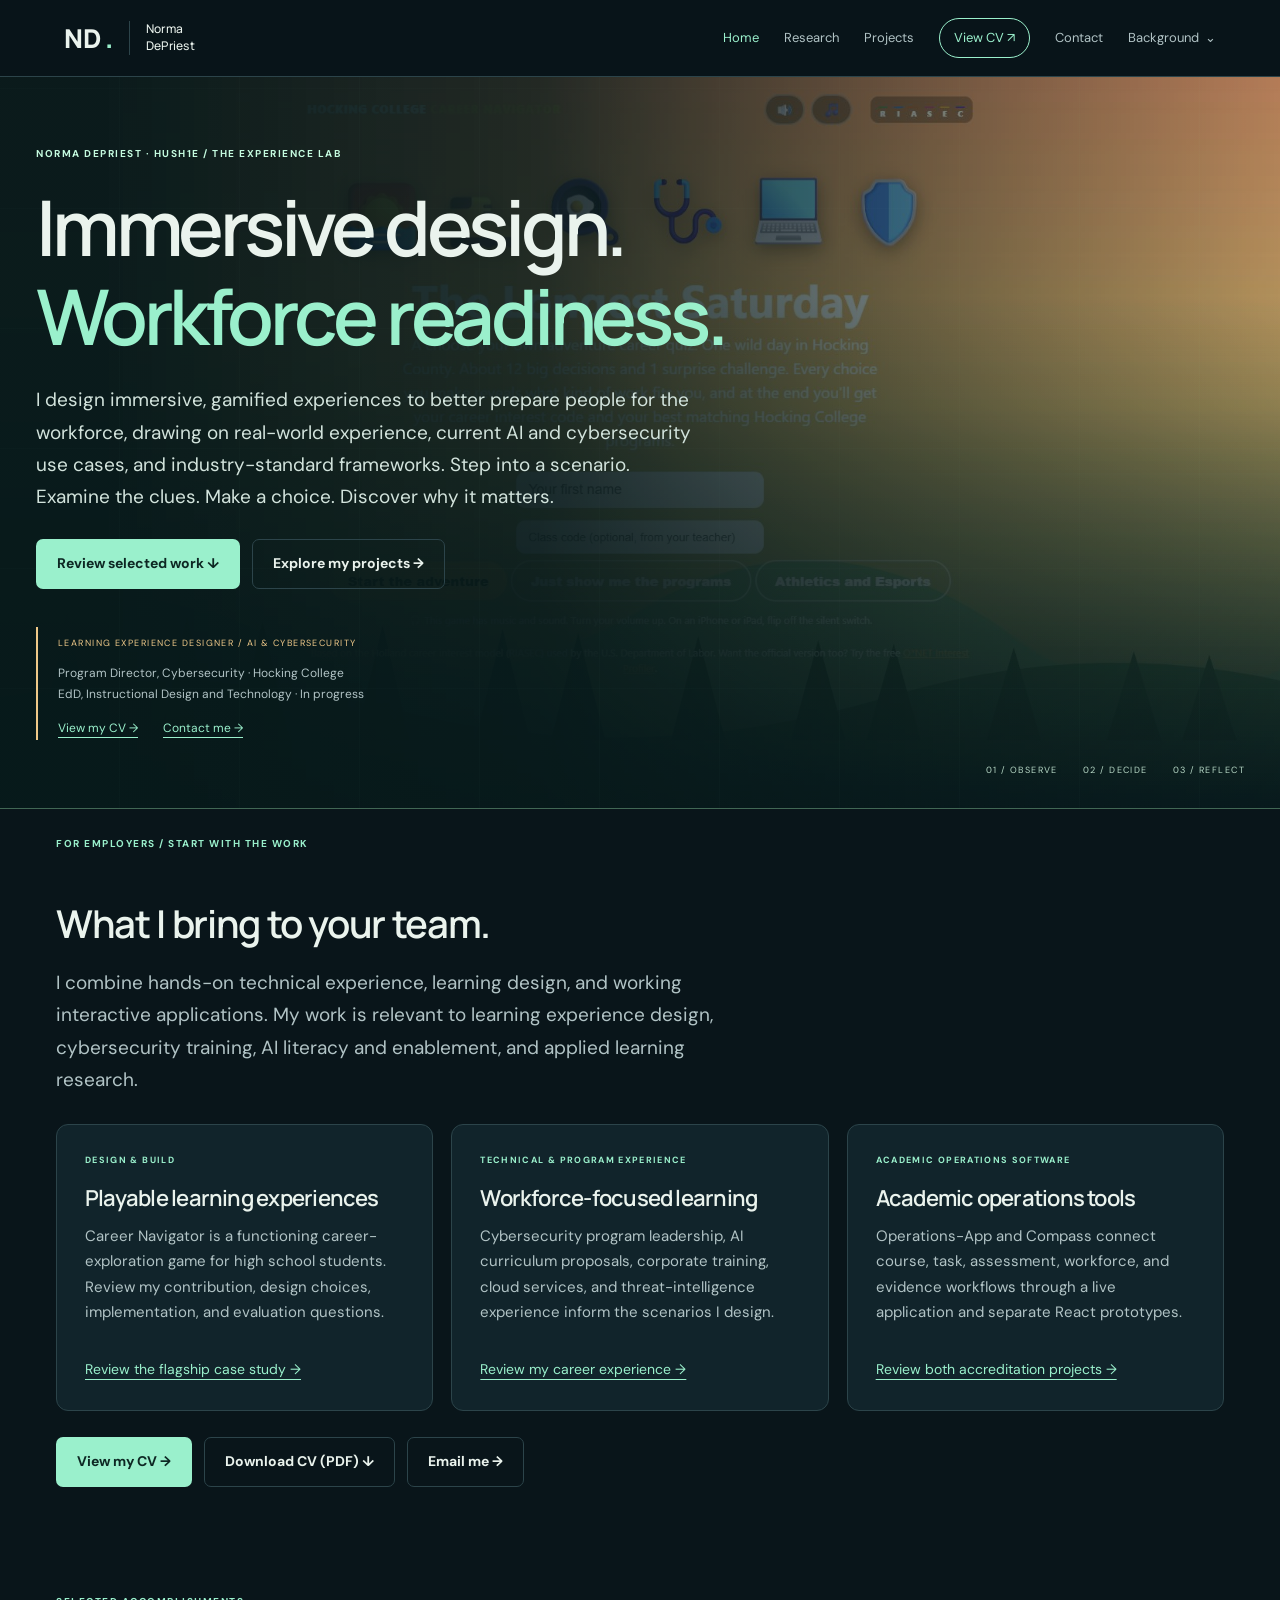
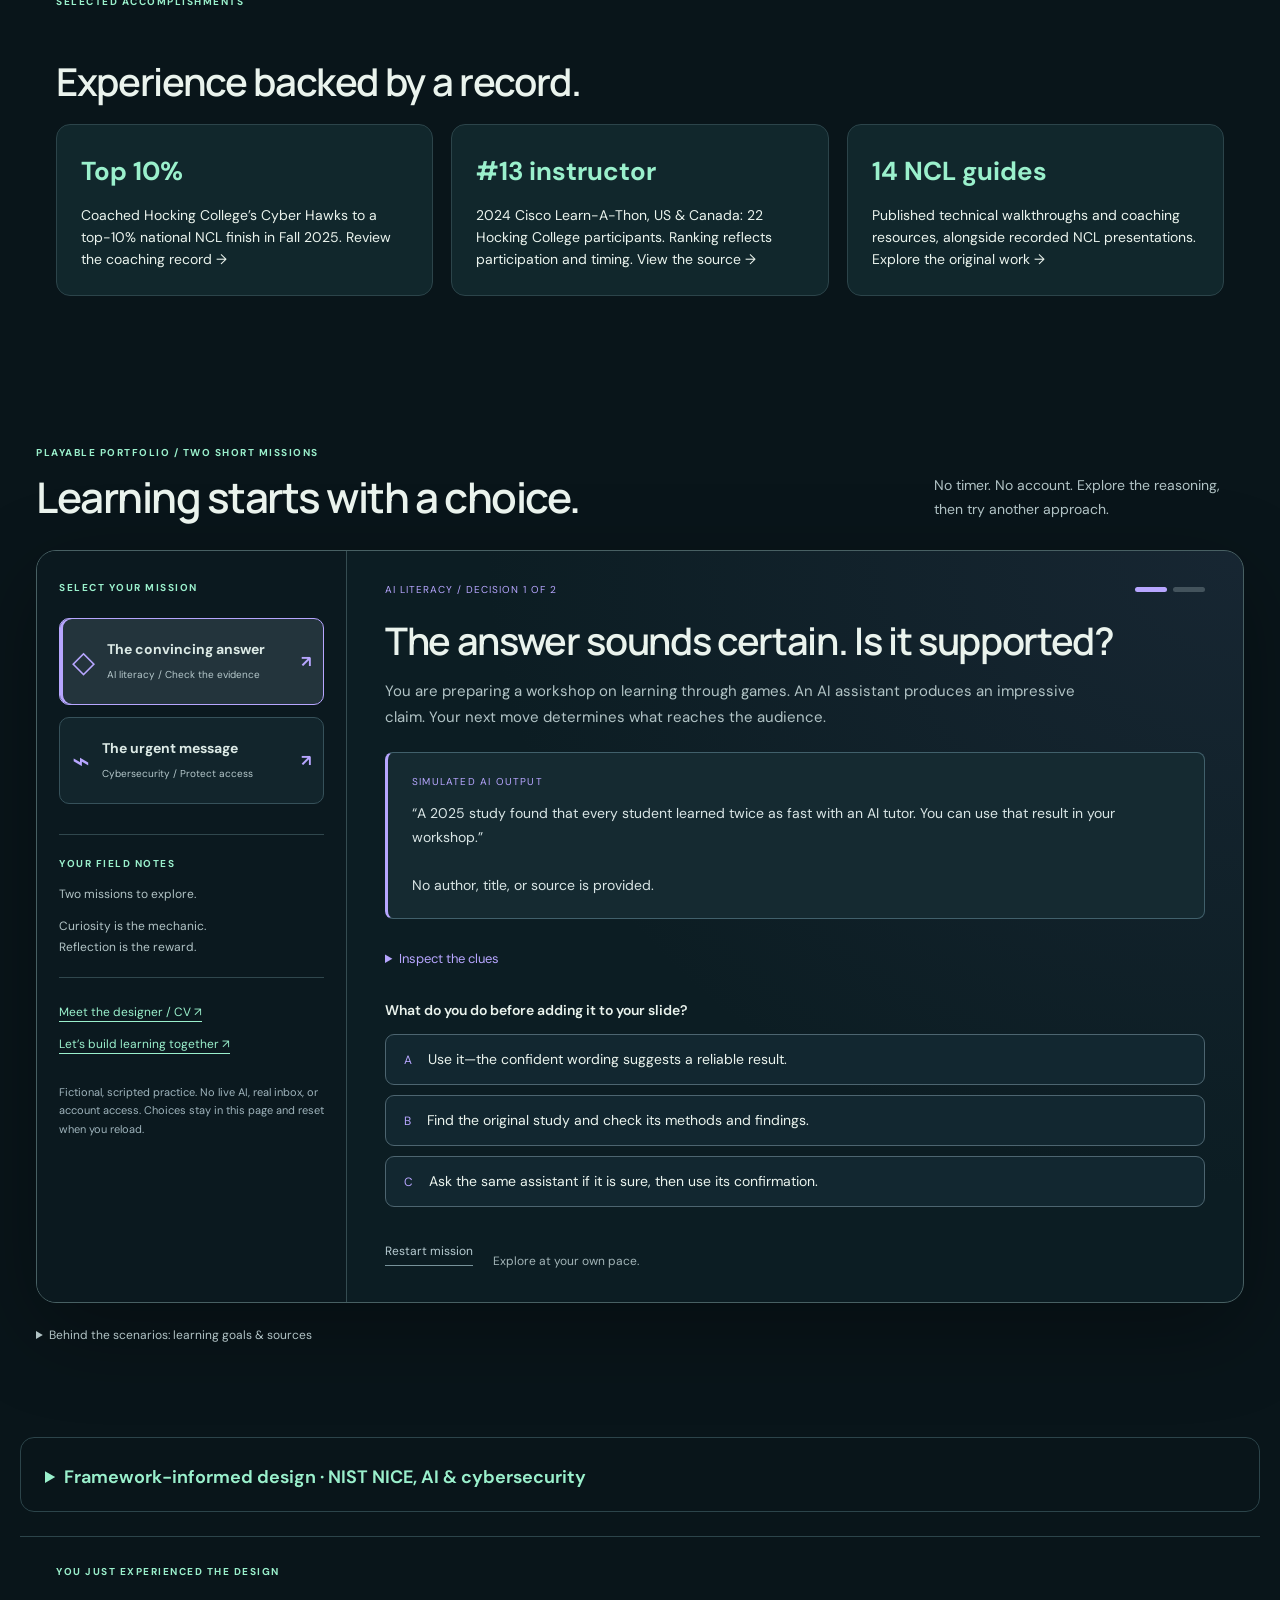
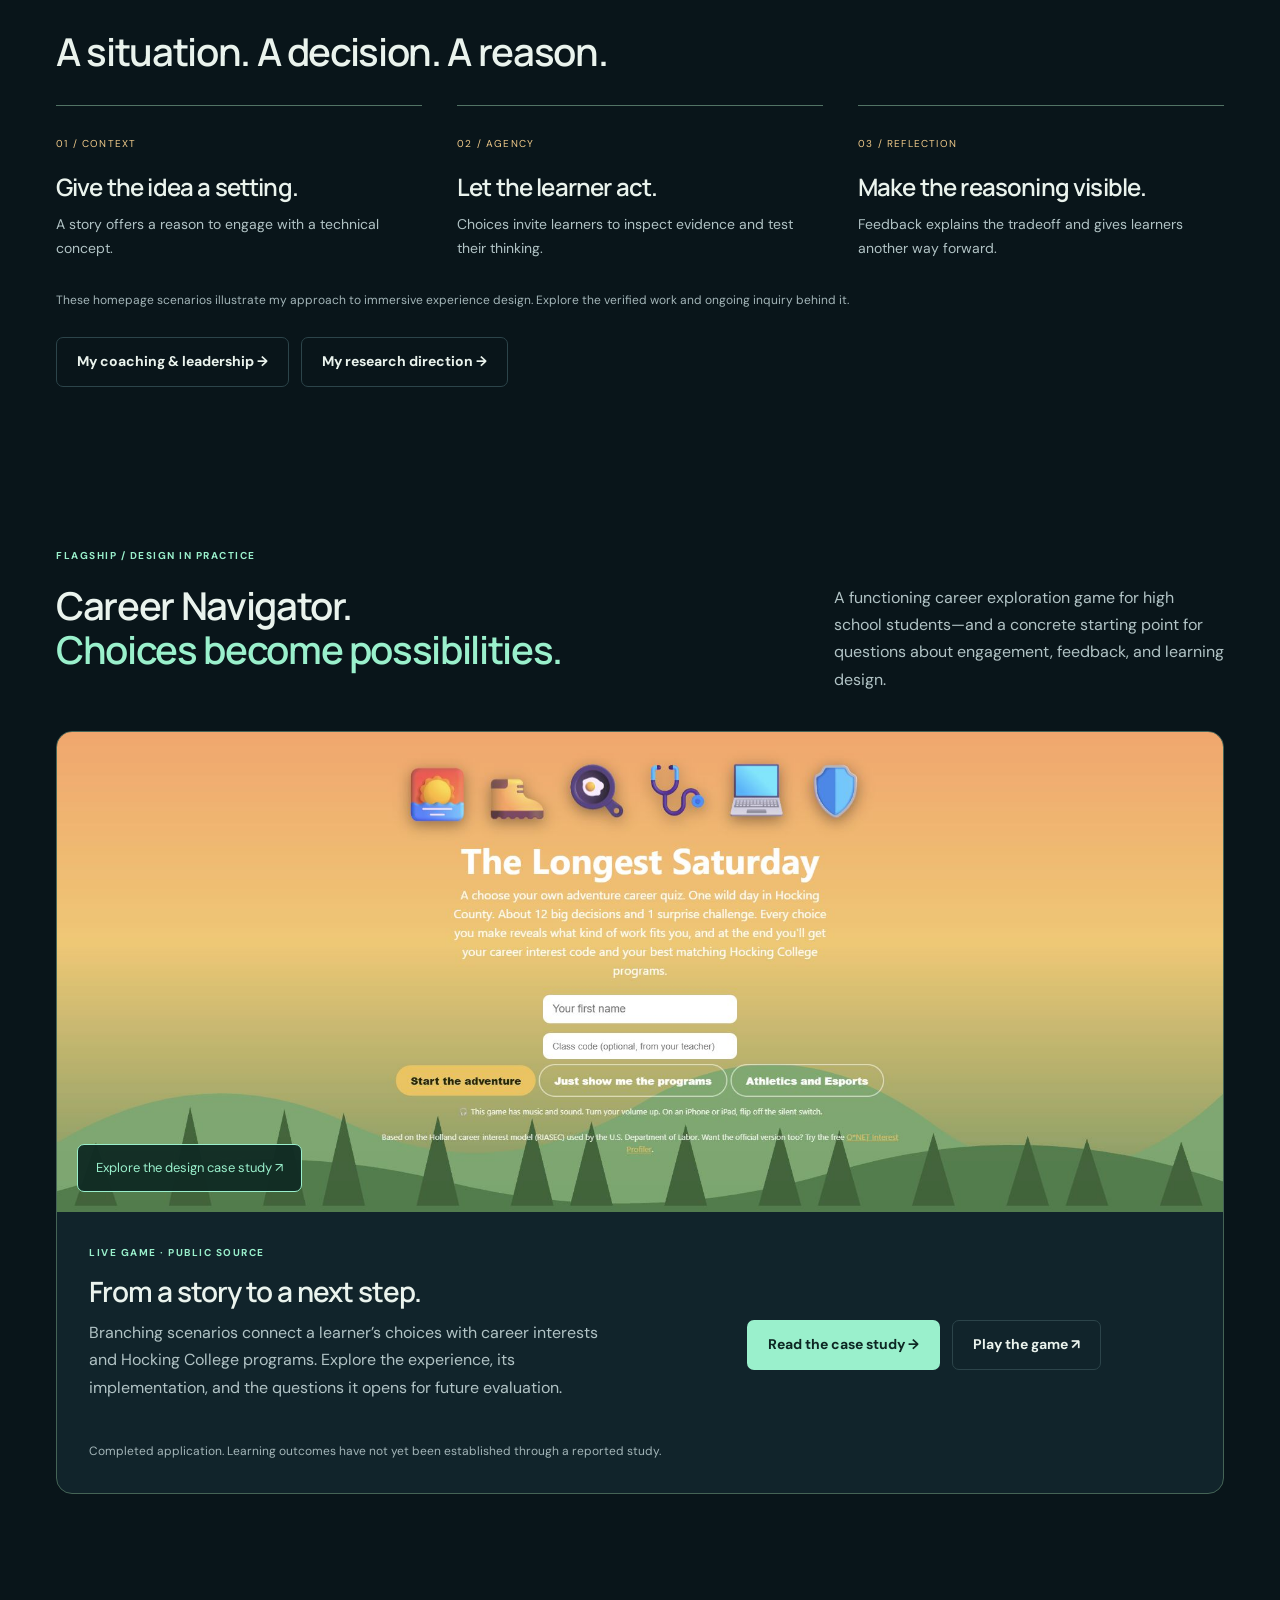
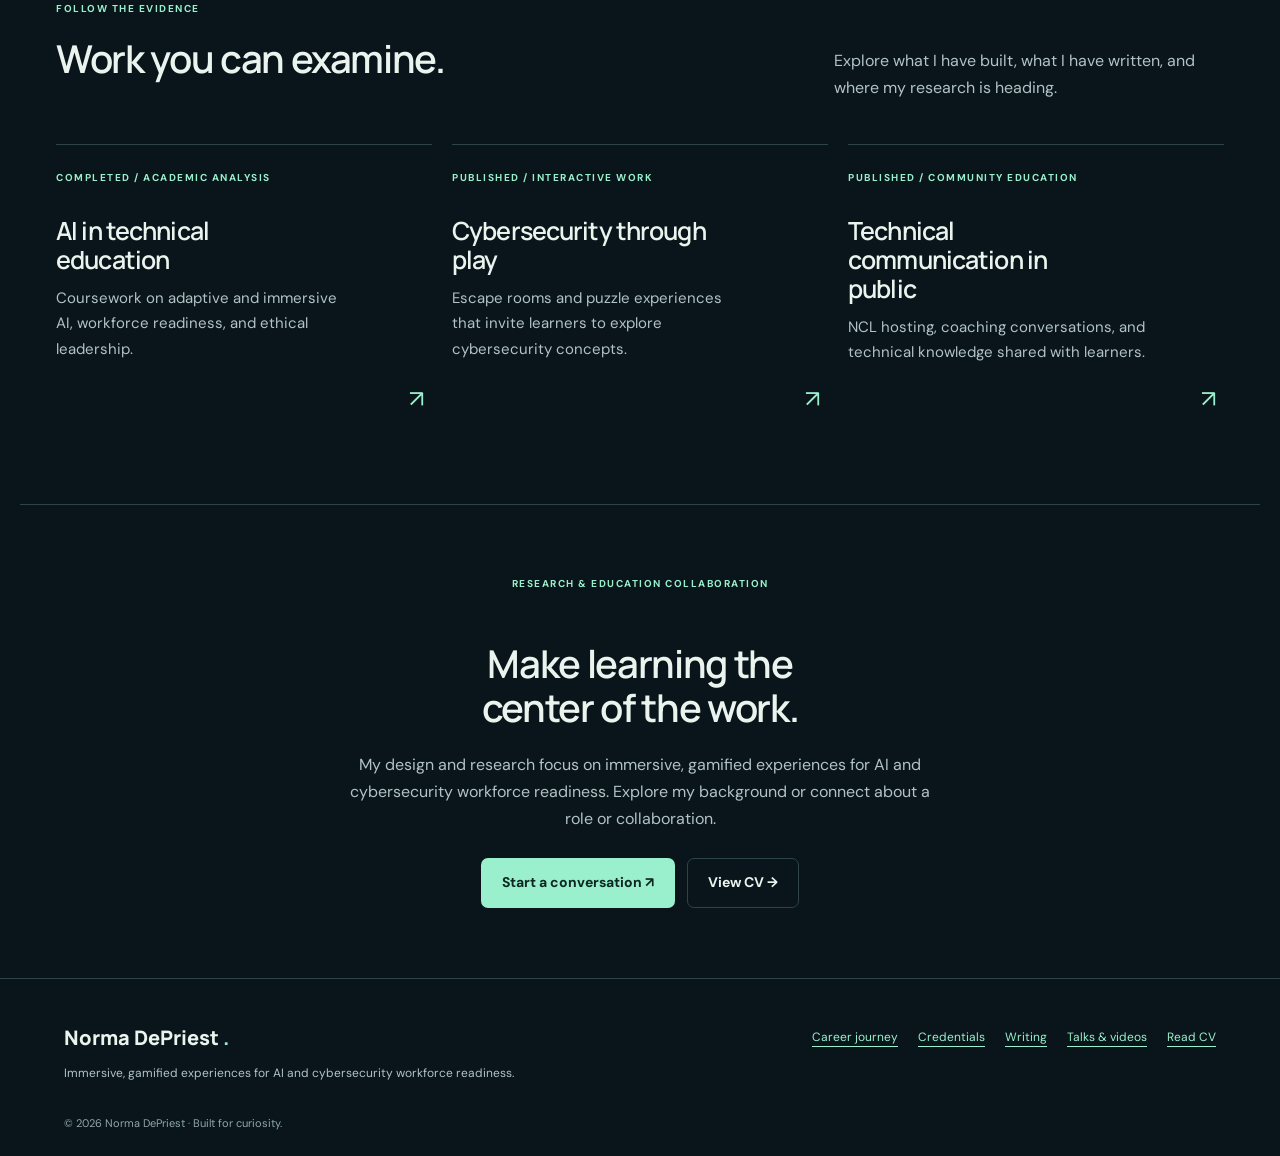
==== commit 55534222: "Strengthen hiring evidence and showcase academic operations projects" ====
--- a/index.html
+++ b/index.html
@@ -1,7 +1,7 @@
-<!doctype html><html lang="en"><head><meta charset="utf-8"><meta name="viewport" content="width=device-width,initial-scale=1"><meta name="description" content="Norma DePriest designs immersive, gamified AI and cybersecurity experiences for workforce readiness. Explore working projects, career experience, research, and CV."><meta name="theme-color" content="#09151a"><title>Immersive learning design &amp; workforce readiness | Norma DePriest</title><link rel="stylesheet" href="redesign.css"><link rel="stylesheet" href="research-portfolio.css"><link rel="stylesheet" href="learning-lab.css"></head><body><a class="skip" href="#main">Skip to content</a><header class="top"><a class="brand" href="index.html" aria-label="Norma DePriest home">ND<span>.</span><small>Norma DePriest</small></a><button class="menu-toggle" aria-expanded="false" aria-controls="primary-nav">Menu</button><nav id="primary-nav" aria-label="Main navigation"><a href="index.html" aria-current="page">Home</a><a href="research.html">Research</a><a href="projects.html">Projects</a><a href="cv.html" class="nav-cv">View CV ↗</a><a href="contact.html">Contact</a><details class="nav-more"><summary>Background</summary><div><a href="about.html">About</a><a href="experience.html">Career journey</a><a href="credentials.html">Credentials</a><a href="recognition.html">Recognition</a><a href="leadership.html">Leadership</a><a href="writing.html">Writing</a><a href="talks.html">Talks & videos</a></div></details></nav></header><main id="main">
-<section class="world-entry"><div class="world-scenery" aria-hidden="true"></div><div class="world-copy"><span class="eyebrow">NORMA DEPRIEST · HUSH1E / THE EXPERIENCE LAB</span><h1>Immersive design.<br><em>Workforce readiness.</em></h1><p class="intro">I design immersive, gamified experiences to better prepare people for the workforce, drawing on real-world experience, current AI and cybersecurity use cases, and industry-standard frameworks. Step into a scenario. Examine the clues. Make a choice. Discover why it matters.</p><div class="actions"><a class="button" href="#learning-lab">Enter the learning lab ↓</a><a class="button ghost" href="projects.html">Explore my games →</a></div><div class="entry-profile"><span>LEARNING EXPERIENCE DESIGNER / AI &amp; CYBERSECURITY</span><p>Program Director, Cybersecurity · Hocking College<br>EdD, Instructional Design and Technology · In progress</p><a href="cv.html">View my CV →</a><a href="contact.html">Contact me →</a></div></div><div class="world-coordinate" aria-hidden="true"><span>01 / OBSERVE</span><span>02 / DECIDE</span><span>03 / REFLECT</span></div></section>
-<section class="section compact" id="hiring-overview"><span class="eyebrow">FOR EMPLOYERS / START WITH THE WORK</span><h2>What I bring to your team.</h2><p class="section-lead">I combine hands-on technical experience, learning design, and working interactive applications. My work is relevant to learning experience design, cybersecurity training, AI literacy and enablement, and applied learning research.</p><div class="cards"><article class="card"><span class="status">DESIGN &amp; BUILD</span><h3>Playable learning experiences</h3><p>Career Navigator is a functioning career-exploration game for high school students. Review my contribution, design choices, implementation, and evaluation questions.</p><a class="inline-link" href="career-navigator.html">Review the flagship case study →</a></article><article class="card"><span class="status">TECHNICAL &amp; PROGRAM EXPERIENCE</span><h3>Workforce-focused learning</h3><p>Cybersecurity program leadership, AI curriculum proposals, corporate training, cloud services, and threat-intelligence experience inform the scenarios I design.</p><a class="inline-link" href="experience.html">Review my career experience →</a></article><article class="card"><span class="status">RESEARCH &amp; RESPONSIBLE DESIGN</span><h3>Evidence and clear boundaries</h3><p>Completed academic analysis, ongoing EdD study in IDT, and framework-informed design using NIST NICE and AI and cybersecurity guidance.</p><a class="inline-link" href="research.html">Review research and work status →</a></article></div><div class="actions"><a class="button" href="cv.html">View my CV →</a><a class="button ghost" href="Norma-DePriest-CV.pdf" download>Download CV (PDF) ↓</a><a class="button ghost" href="mailto:hush1end@gmail.com">Email me →</a></div></section><section class="lab-section" id="learning-lab" aria-labelledby="lab-heading"><div class="lab-heading"><div><span class="eyebrow">PLAYABLE PORTFOLIO / TWO SHORT MISSIONS</span><h2 id="lab-heading">Learning starts with a choice.</h2></div><p>No timer. No account. Explore the reasoning, then try another approach.</p></div><div class="lab-shell" data-theme="ai"><aside class="mission-rail"><span class="status">SELECT YOUR MISSION</span><div class="mission-switch" role="group" aria-label="Choose a learning mission"><button type="button" data-mission="ai" aria-pressed="true" aria-controls="mission-stage"><span class="mission-glyph" aria-hidden="true">◇</span><span><strong>The convincing answer</strong><small>AI literacy / Check the evidence</small></span><b aria-hidden="true">↗</b></button><button type="button" data-mission="cyber" aria-pressed="false" aria-controls="mission-stage"><span class="mission-glyph" aria-hidden="true">⌁</span><span><strong>The urgent message</strong><small>Cybersecurity / Protect access</small></span><b aria-hidden="true">↗</b></button></div><div class="field-notes"><span class="status">YOUR FIELD NOTES</span><p id="mission-record" aria-live="polite">Two missions to explore.</p><p>Curiosity is the mechanic.<br>Reflection is the reward.</p></div><a class="rail-link" href="cv.html">Meet the designer / CV ↗</a><a class="rail-link" href="contact.html">Let’s build learning together ↗</a><p class="simulation-note">Fictional, scripted practice. No live AI, real inbox, or account access. Choices stay in this page and reset when you reload.</p></aside><div id="mission-stage" class="mission-stage"><noscript><h3>Explore the learning lab</h3><p>Enable JavaScript to try the two interactive missions. You can still explore my <a href="projects.html">games</a>, <a href="research.html">research</a>, <a href="cv.html">CV</a>, and <a href="contact.html">contact information</a>.</p></noscript></div></div><details class="lab-sources"><summary>Behind the scenarios: learning goals &amp; sources</summary><p>AI mission: distinguish a plausible answer from supported evidence, then choose a privacy-conscious way to practice. Cybersecurity mission: recognize a suspicious request, verify through a trusted channel, and respond to an unexpected authentication prompt. These brief demonstrations are not assessments of mastery or evaluated research outcomes.</p><p>Further reading: <a href="https://nvlpubs.nist.gov/nistpubs/ai/NIST.AI.600-1.pdf" target="_blank" rel="noopener noreferrer">NIST Generative AI Profile (PDF)</a> · <a href="https://www.cisa.gov/sites/default/files/2024-09/Secure-Our-World-4-Easy-Ways-Stay-Safe-Online-Tip-Sheet.pdf" target="_blank" rel="noopener noreferrer">CISA Secure Our World (PDF)</a>.</p></details></section>
-<section class="section compact" id="framework-informed-design"><span class="eyebrow">FRAMEWORK-INFORMED EXPERIENCE DESIGN</span><h2>Practice that connects<br>with the workforce.</h2><p class="section-lead">I apply industry-standard AI and cybersecurity frameworks to the immersive, gamified experiences I design, so scenarios, decisions, and feedback connect with the practices people encounter in the workforce.</p><div class="panel"><span class="status">FRAMEWORKS &amp; GUIDANCE I APPLY</span><p>NIST NICE, CSF, RMF, SP 800-53, SP 800-171, AI RMF, and the Generative AI Profile (NIST AI 600-1).</p><p>NICE provides a workforce lens through tasks, knowledge, and skills. AI and cybersecurity risk frameworks and guidance help connect experiences with professional decisions, responsibilities, and safeguards.</p><a class="button ghost" href="research.html#framework-informed-design">Explore my framework-informed approach →</a></div></section><section class="section compact design-reveal"><span class="eyebrow">YOU JUST EXPERIENCED THE DESIGN</span><h2>A situation. A decision. A reason.</h2><div class="design-principles"><article><span>01 / CONTEXT</span><h3>Give the idea a setting.</h3><p>A story offers a reason to engage with a technical concept.</p></article><article><span>02 / AGENCY</span><h3>Let the learner act.</h3><p>Choices invite learners to inspect evidence and test their thinking.</p></article><article><span>03 / REFLECTION</span><h3>Make the reasoning visible.</h3><p>Feedback explains the tradeoff and gives learners another way forward.</p></article></div><p class="small-note">These homepage scenarios illustrate my approach to immersive experience design. Explore the verified work and ongoing inquiry behind it.</p><div class="actions"><a class="button ghost" href="leadership.html">My coaching &amp; leadership →</a><a class="button ghost" href="research.html">My research direction →</a></div></section>
+<!doctype html><html lang="en"><head><meta charset="utf-8"><meta name="viewport" content="width=device-width,initial-scale=1"><meta name="description" content="Norma DePriest designs immersive, gamified AI and cybersecurity experiences for workforce readiness. Explore working projects, career experience, research, and CV."><meta name="theme-color" content="#09151a"><title>Immersive learning design &amp; workforce readiness | Norma DePriest</title><link rel="stylesheet" href="redesign.css"><link rel="stylesheet" href="research-portfolio.css"><link rel="stylesheet" href="learning-lab.css"><link rel="stylesheet" href="hiring-review.css"></head><body><a class="skip" href="#main">Skip to content</a><header class="top"><a class="brand" href="index.html" aria-label="Norma DePriest home">ND<span>.</span><small>Norma DePriest</small></a><button class="menu-toggle" aria-expanded="false" aria-controls="primary-nav">Menu</button><nav id="primary-nav" aria-label="Main navigation"><a href="index.html" aria-current="page">Home</a><a href="research.html">Research</a><a href="projects.html">Projects</a><a href="cv.html" class="nav-cv">View CV ↗</a><a href="contact.html">Contact</a><details class="nav-more"><summary>Background</summary><div><a href="about.html">About</a><a href="experience.html">Career journey</a><a href="credentials.html">Credentials</a><a href="recognition.html">Recognition</a><a href="leadership.html">Leadership</a><a href="writing.html">Writing</a><a href="talks.html">Talks & videos</a></div></details></nav></header><main id="main">
+<section class="world-entry"><div class="world-scenery" aria-hidden="true"></div><div class="world-copy"><span class="eyebrow">NORMA DEPRIEST · HUSH1E / THE EXPERIENCE LAB</span><h1>Immersive design.<br><em>Workforce readiness.</em></h1><p class="intro">I design immersive, gamified experiences to better prepare people for the workforce, drawing on real-world experience, current AI and cybersecurity use cases, and industry-standard frameworks. Step into a scenario. Examine the clues. Make a choice. Discover why it matters.</p><div class="actions"><a class="button" href="#hiring-overview">Review selected work ↓</a><a class="button ghost" href="projects.html">Explore my projects →</a></div><div class="entry-profile"><span>LEARNING EXPERIENCE DESIGNER / AI &amp; CYBERSECURITY</span><p>Program Director, Cybersecurity · Hocking College<br>EdD, Instructional Design and Technology · In progress</p><a href="cv.html">View my CV →</a><a href="contact.html">Contact me →</a></div></div><div class="world-coordinate" aria-hidden="true"><span>01 / OBSERVE</span><span>02 / DECIDE</span><span>03 / REFLECT</span></div></section>
+<section class="section compact" id="hiring-overview"><span class="eyebrow">FOR EMPLOYERS / START WITH THE WORK</span><h2>What I bring to your team.</h2><p class="section-lead">I combine hands-on technical experience, learning design, and working interactive applications. My work is relevant to learning experience design, cybersecurity training, AI literacy and enablement, and applied learning research.</p><div class="cards"><article class="card"><span class="status">DESIGN &amp; BUILD</span><h3>Playable learning experiences</h3><p>Career Navigator is a functioning career-exploration game for high school students. Review my contribution, design choices, implementation, and evaluation questions.</p><a class="inline-link" href="career-navigator.html">Review the flagship case study →</a></article><article class="card"><span class="status">TECHNICAL &amp; PROGRAM EXPERIENCE</span><h3>Workforce-focused learning</h3><p>Cybersecurity program leadership, AI curriculum proposals, corporate training, cloud services, and threat-intelligence experience inform the scenarios I design.</p><a class="inline-link" href="experience.html">Review my career experience →</a></article><article class="card"><span class="status">ACADEMIC OPERATIONS SOFTWARE</span><h3>Academic operations tools</h3><p>Operations-App and Compass connect course, task, assessment, workforce, and evidence workflows through a live application and separate React prototypes.</p><a class="inline-link" href="accreditation.html">Review both accreditation projects →</a></article></div><div class="actions"><a class="button" href="cv.html">View my CV →</a><a class="button ghost" href="Norma-DePriest-CV.pdf" download>Download CV (PDF) ↓</a><a class="button ghost" href="mailto:hush1end@gmail.com">Email me →</a></div></section><section class="section compact" id="selected-accomplishments"><span class="eyebrow">SELECTED ACCOMPLISHMENTS</span><h2>Experience backed by a record.</h2><div class="proof-grid"><a href="leadership.html"><strong>Top 10%</strong><span>Coached Hocking College’s Cyber Hawks to a top-10% national NCL finish in Fall 2025. Review the coaching record →</span></a><a href="recognition.html#honors"><strong>#13 instructor</strong><span>2024 Cisco Learn-A-Thon, US &amp; Canada: 22 Hocking College participants. Ranking reflects participation and timing. View the source →</span></a><a href="writing.html"><strong>14 NCL guides</strong><span>Published technical walkthroughs and coaching resources, alongside recorded NCL presentations. Explore the original work →</span></a></div></section><section class="lab-section" id="learning-lab" aria-labelledby="lab-heading"><div class="lab-heading"><div><span class="eyebrow">PLAYABLE PORTFOLIO / TWO SHORT MISSIONS</span><h2 id="lab-heading">Learning starts with a choice.</h2></div><p>No timer. No account. Explore the reasoning, then try another approach.</p></div><div class="lab-shell" data-theme="ai"><aside class="mission-rail"><span class="status">SELECT YOUR MISSION</span><div class="mission-switch" role="group" aria-label="Choose a learning mission"><button type="button" data-mission="ai" aria-pressed="true" aria-controls="mission-stage"><span class="mission-glyph" aria-hidden="true">◇</span><span><strong>The convincing answer</strong><small>AI literacy / Check the evidence</small></span><b aria-hidden="true">↗</b></button><button type="button" data-mission="cyber" aria-pressed="false" aria-controls="mission-stage"><span class="mission-glyph" aria-hidden="true">⌁</span><span><strong>The urgent message</strong><small>Cybersecurity / Protect access</small></span><b aria-hidden="true">↗</b></button></div><div class="field-notes"><span class="status">YOUR FIELD NOTES</span><p id="mission-record" aria-live="polite">Two missions to explore.</p><p>Curiosity is the mechanic.<br>Reflection is the reward.</p></div><a class="rail-link" href="cv.html">Meet the designer / CV ↗</a><a class="rail-link" href="contact.html">Let’s build learning together ↗</a><p class="simulation-note">Fictional, scripted practice. No live AI, real inbox, or account access. Choices stay in this page and reset when you reload.</p></aside><div id="mission-stage" class="mission-stage"><noscript><h3>Explore the learning lab</h3><p>Enable JavaScript to try the two interactive missions. You can still explore my <a href="projects.html">games</a>, <a href="research.html">research</a>, <a href="cv.html">CV</a>, and <a href="contact.html">contact information</a>.</p></noscript></div></div><details class="lab-sources"><summary>Behind the scenarios: learning goals &amp; sources</summary><p>AI mission: distinguish a plausible answer from supported evidence, then choose a privacy-conscious way to practice. Cybersecurity mission: recognize a suspicious request, verify through a trusted channel, and respond to an unexpected authentication prompt. These brief demonstrations are not assessments of mastery or evaluated research outcomes.</p><p>Further reading: <a href="https://nvlpubs.nist.gov/nistpubs/ai/NIST.AI.600-1.pdf" target="_blank" rel="noopener noreferrer">NIST Generative AI Profile (PDF)</a> · <a href="https://www.cisa.gov/sites/default/files/2024-09/Secure-Our-World-4-Easy-Ways-Stay-Safe-Online-Tip-Sheet.pdf" target="_blank" rel="noopener noreferrer">CISA Secure Our World (PDF)</a>.</p></details></section>
+<details class="section compact hiring-details" id="framework-informed-design"><summary>Framework-informed design · NIST NICE, AI &amp; cybersecurity</summary><div class="hiring-details-body"><span class="eyebrow">FRAMEWORK-INFORMED EXPERIENCE DESIGN</span><h2>Practice that connects<br>with the workforce.</h2><p class="section-lead">I apply industry-standard AI and cybersecurity frameworks to the immersive, gamified experiences I design, so scenarios, decisions, and feedback connect with the practices people encounter in the workforce.</p><div class="panel"><span class="status">FRAMEWORKS &amp; GUIDANCE I APPLY</span><p>NIST NICE, CSF, RMF, SP 800-53, SP 800-171, AI RMF, and the Generative AI Profile (NIST AI 600-1).</p><p>NICE provides a workforce lens through tasks, knowledge, and skills. AI and cybersecurity risk frameworks and guidance help connect experiences with professional decisions, responsibilities, and safeguards.</p><a class="button ghost" href="research.html#framework-informed-design">Explore my framework-informed approach →</a></div></div></details><section class="section compact design-reveal"><span class="eyebrow">YOU JUST EXPERIENCED THE DESIGN</span><h2>A situation. A decision. A reason.</h2><div class="design-principles"><article><span>01 / CONTEXT</span><h3>Give the idea a setting.</h3><p>A story offers a reason to engage with a technical concept.</p></article><article><span>02 / AGENCY</span><h3>Let the learner act.</h3><p>Choices invite learners to inspect evidence and test their thinking.</p></article><article><span>03 / REFLECTION</span><h3>Make the reasoning visible.</h3><p>Feedback explains the tradeoff and gives learners another way forward.</p></article></div><p class="small-note">These homepage scenarios illustrate my approach to immersive experience design. Explore the verified work and ongoing inquiry behind it.</p><div class="actions"><a class="button ghost" href="leadership.html">My coaching &amp; leadership →</a><a class="button ghost" href="research.html">My research direction →</a></div></section>
 <section class="section"><div class="section-heading"><div><span class="eyebrow">FLAGSHIP / DESIGN IN PRACTICE</span><h2>Career Navigator.<br><em>Choices become possibilities.</em></h2></div><p>A functioning career exploration game for high school students—and a concrete starting point for questions about engagement, feedback, and learning design.</p></div><article class="flagship"><a class="flagship-image" href="career-navigator.html"><img src="career-navigator-preview.jpg" width="1920" height="945" alt="Career Navigator: The Longest Saturday, showing the illustrated Hocking County landscape and adventure start screen." loading="lazy"><span>Explore the design case study ↗</span></a><div class="flagship-copy"><span class="status">LIVE GAME · PUBLIC SOURCE</span><h3>From a story to a next step.</h3><p>Branching scenarios connect a learner’s choices with career interests and Hocking College programs. Explore the experience, its implementation, and the questions it opens for future evaluation.</p><div class="actions"><a class="button" href="career-navigator.html">Read the case study →</a><a class="button ghost" href="https://hush1e.github.io/sojourner-labs/career-navigator/" target="_blank" rel="noopener noreferrer">Play the game ↗</a></div><p class="small-note">Completed application. Learning outcomes have not yet been established through a reported study.</p></div></article></section>
-<section class="section compact"><div class="section-heading"><div><span class="eyebrow">FOLLOW THE EVIDENCE</span><h2>Work you can examine.</h2></div><p>Explore what I have built, what I have written, and where my research is heading.</p></div><div class="route-grid"><a class="route-card" href="research.html#academic-work"><span class="index">COMPLETED / ACADEMIC ANALYSIS</span><h3>AI in technical education</h3><p>Coursework on adaptive and immersive AI, workforce readiness, and ethical leadership.</p><span class="route-arrow" aria-hidden="true">↗</span></a><a class="route-card" href="projects.html#cyber-games"><span class="index">PUBLISHED / INTERACTIVE WORK</span><h3>Cybersecurity through play</h3><p>Escape rooms and puzzle experiences that invite learners to explore cybersecurity concepts.</p><span class="route-arrow" aria-hidden="true">↗</span></a><a class="route-card" href="talks.html"><span class="index">PUBLISHED / COMMUNITY EDUCATION</span><h3>Teaching in public</h3><p>NCL hosting, coaching conversations, and technical knowledge shared with learners.</p><span class="route-arrow" aria-hidden="true">↗</span></a></div></section>
+<section class="section compact"><div class="section-heading"><div><span class="eyebrow">FOLLOW THE EVIDENCE</span><h2>Work you can examine.</h2></div><p>Explore what I have built, what I have written, and where my research is heading.</p></div><div class="route-grid"><a class="route-card" href="research.html#academic-work"><span class="index">COMPLETED / ACADEMIC ANALYSIS</span><h3>AI in technical education</h3><p>Coursework on adaptive and immersive AI, workforce readiness, and ethical leadership.</p><span class="route-arrow" aria-hidden="true">↗</span></a><a class="route-card" href="projects.html#cyber-games"><span class="index">PUBLISHED / INTERACTIVE WORK</span><h3>Cybersecurity through play</h3><p>Escape rooms and puzzle experiences that invite learners to explore cybersecurity concepts.</p><span class="route-arrow" aria-hidden="true">↗</span></a><a class="route-card" href="talks.html"><span class="index">PUBLISHED / COMMUNITY EDUCATION</span><h3>Technical communication in public</h3><p>NCL hosting, coaching conversations, and technical knowledge shared with learners.</p><span class="route-arrow" aria-hidden="true">↗</span></a></div></section>
 <section class="section callout"><span class="eyebrow">RESEARCH &amp; EDUCATION COLLABORATION</span><h2>Make learning the<br>center of the work.</h2><p>My design and research focus on immersive, gamified experiences for AI and cybersecurity workforce readiness. Explore my background or connect about a role or collaboration.</p><div class="actions centered"><a class="button" href="contact.html">Start a conversation ↗</a><a class="button ghost" href="cv.html">View CV →</a></div></section></main><footer><div><a class="brand" href="index.html">Norma DePriest<span>.</span></a><p>Immersive, gamified experiences for AI and cybersecurity workforce readiness.</p></div><div class="footer-links"><a class="inline-link" href="experience.html">Career journey</a><a class="inline-link" href="credentials.html">Credentials</a><a class="inline-link" href="writing.html">Writing</a><a class="inline-link" href="talks.html">Talks & videos</a><a class="inline-link" href="cv.html">Read CV</a></div><small>© <span id="year">2026</span> Norma DePriest · Built for curiosity.</small></footer><script src="app.js" defer></script><script src="learning-lab.js" defer></script></body></html>
--- a/hiring-review.css
+++ b/hiring-review.css
@@ -0,0 +1 @@
+.hiring-details{border:1px solid var(--line);border-radius:14px;padding:20px 24px;margin-top:24px;margin-bottom:24px}.hiring-details>summary{cursor:pointer;font-weight:650;font-size:18px;color:var(--accent);line-height:1.5}.hiring-details-body{padding-top:24px}.hiring-details-body>.eyebrow{display:none}.hiring-details-body>h2{font-size:30px}.hiring-details-body .section-lead{font-size:17px}.proof-grid{display:grid;grid-template-columns:repeat(3,minmax(0,1fr));gap:18px}.proof-grid>a{padding:24px;border:1px solid var(--line);border-radius:14px;background:#11272c;text-decoration:none;color:var(--text)}.proof-grid strong{display:block;font-size:26px;color:var(--accent);margin-bottom:10px}.proof-grid span{display:block;font-size:14px;line-height:1.6}.project-facts{display:grid;grid-template-columns:repeat(3,minmax(0,1fr));gap:18px}.project-facts>div{padding:20px;border-left:2px solid var(--accent);background:#10242a}.project-facts strong{display:block;margin-bottom:8px}.project-facts p{font-size:15px;margin:0}.workflow-preview{display:grid;grid-template-columns:repeat(4,minmax(0,1fr));gap:12px;padding:24px;background:#152a30;border-radius:14px;border:1px solid var(--line)}.workflow-preview div{padding:20px;background:#20383d;border-radius:10px}.workflow-preview strong{display:block;color:var(--accent);margin-bottom:12px}.workflow-preview p{font-size:14px;margin:0}.hiring-preview{width:100%;border:1px solid var(--line);border-radius:12px;display:block}.project-evidence{scroll-margin-top:110px}@media(max-width:760px){.proof-grid,.project-facts,.workflow-preview{grid-template-columns:1fr}.hiring-details{padding:18px}.hiring-details>summary{font-size:16px}.hiring-details-body>h2{font-size:26px}}
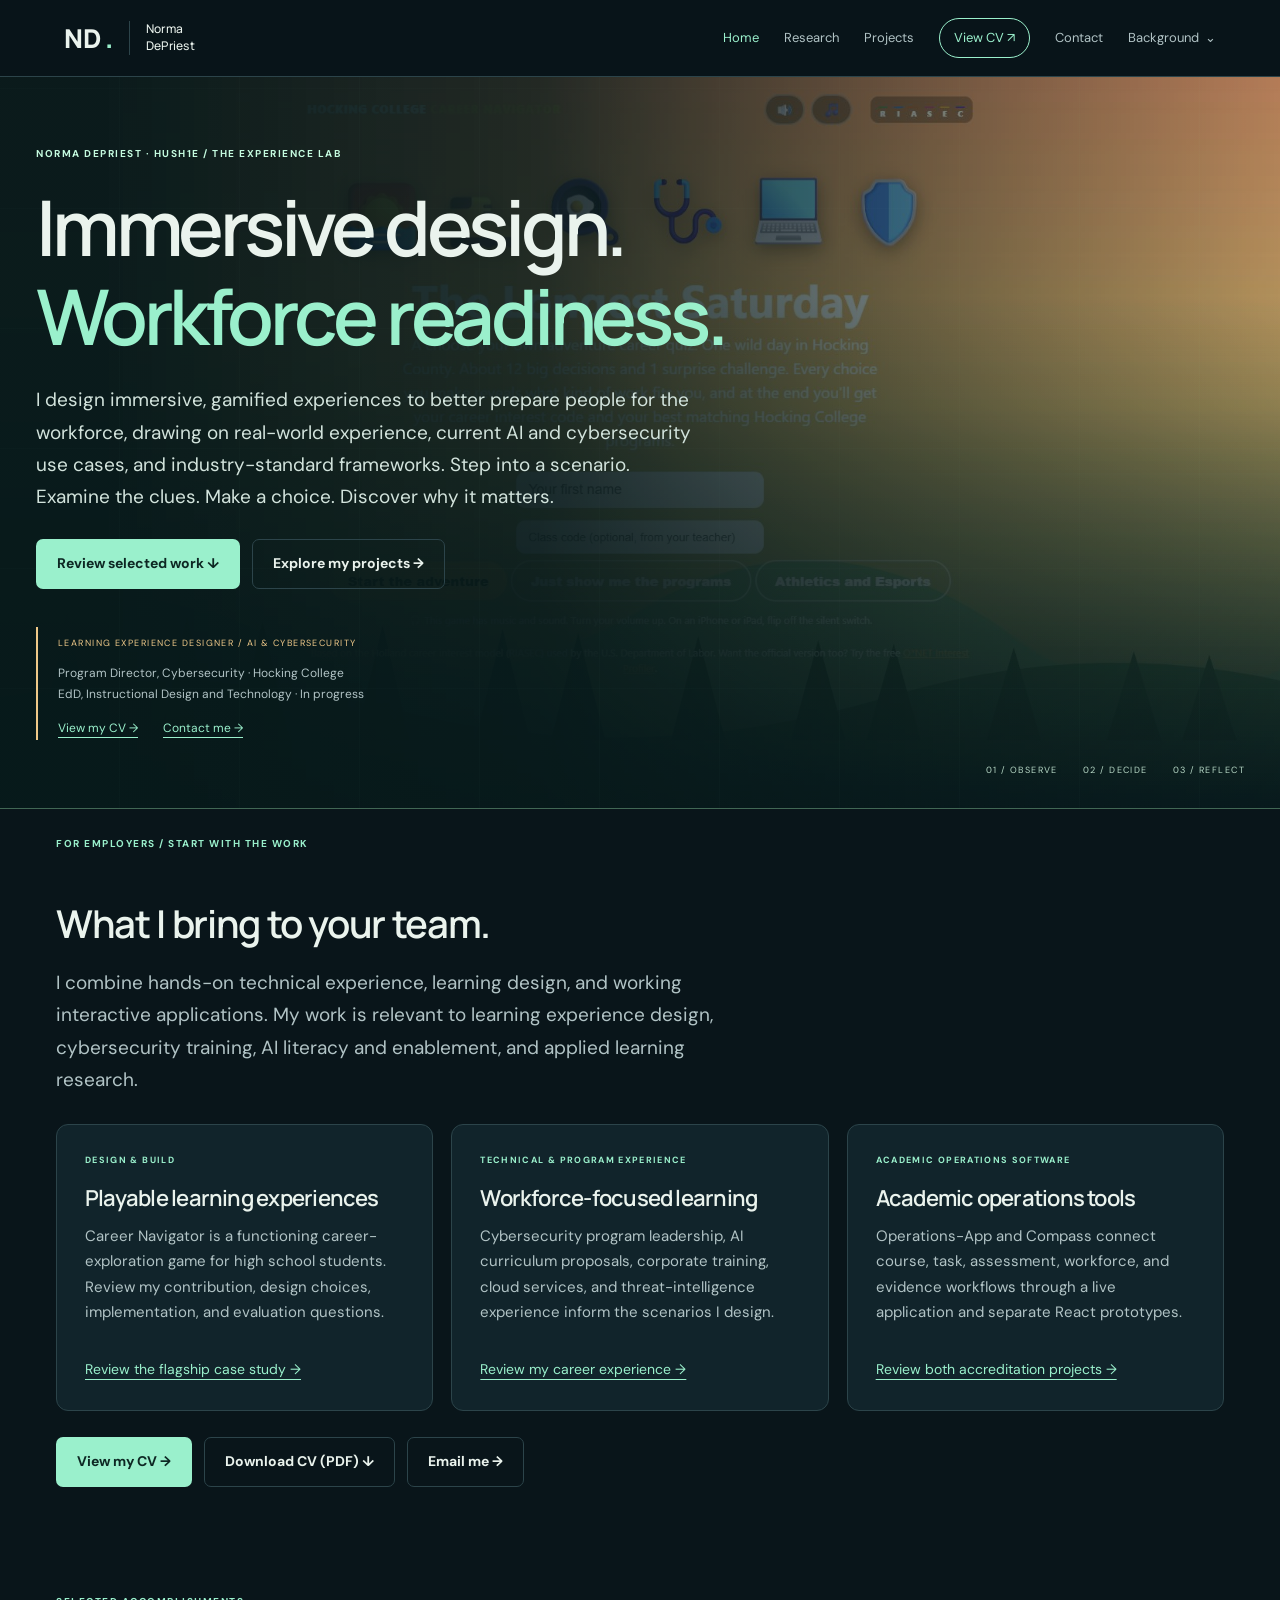
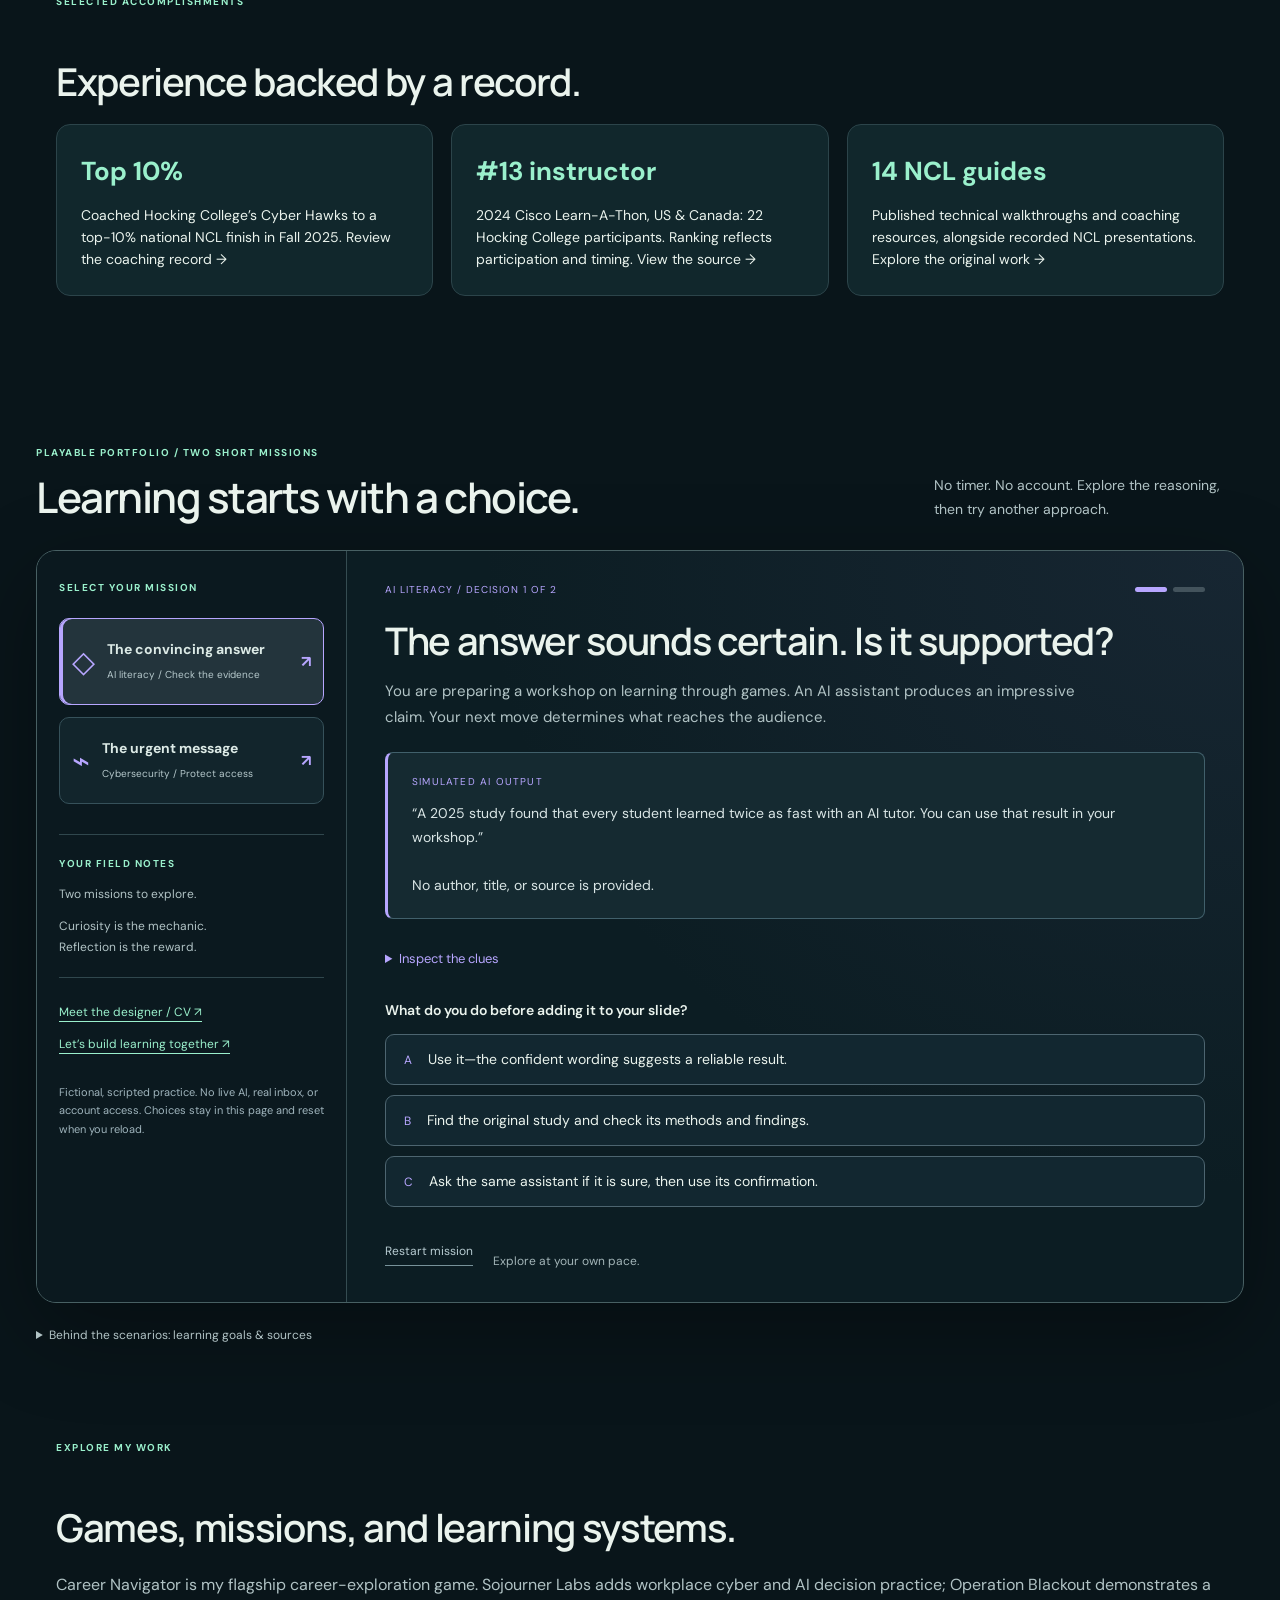
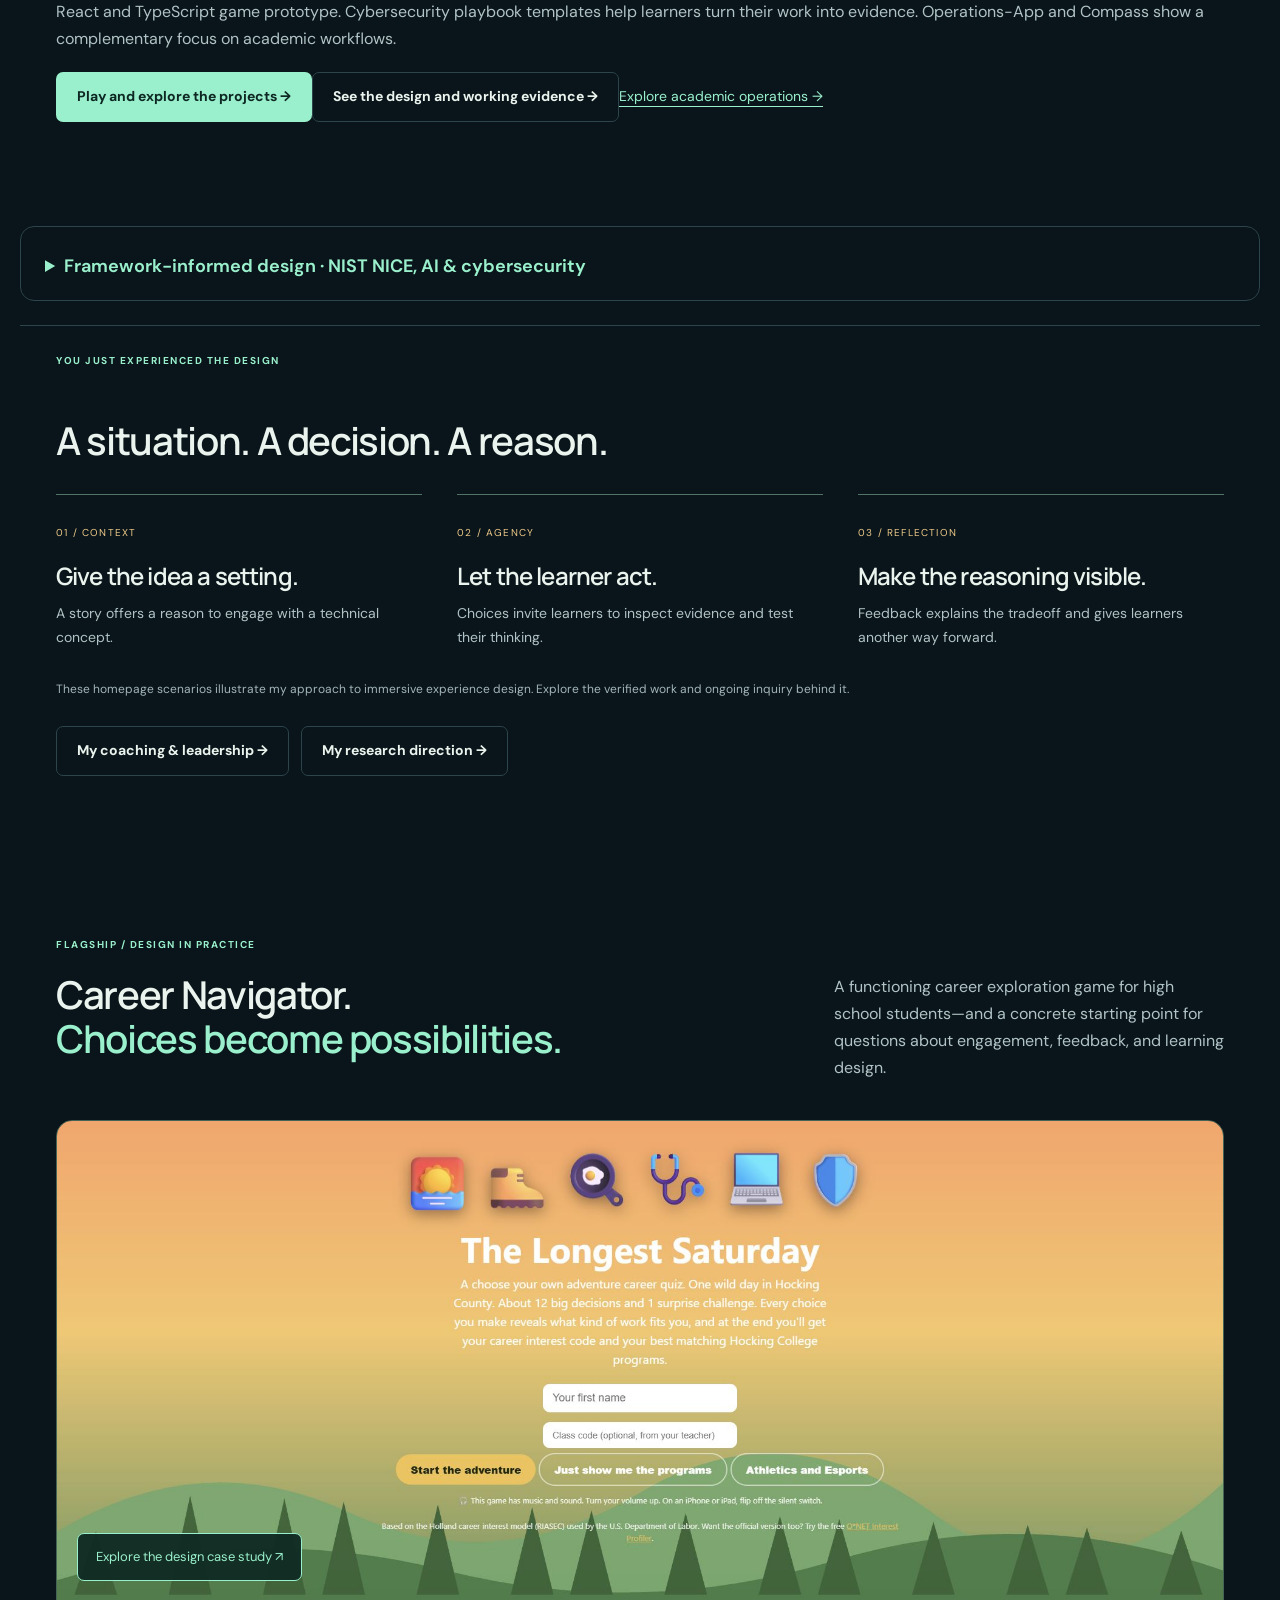
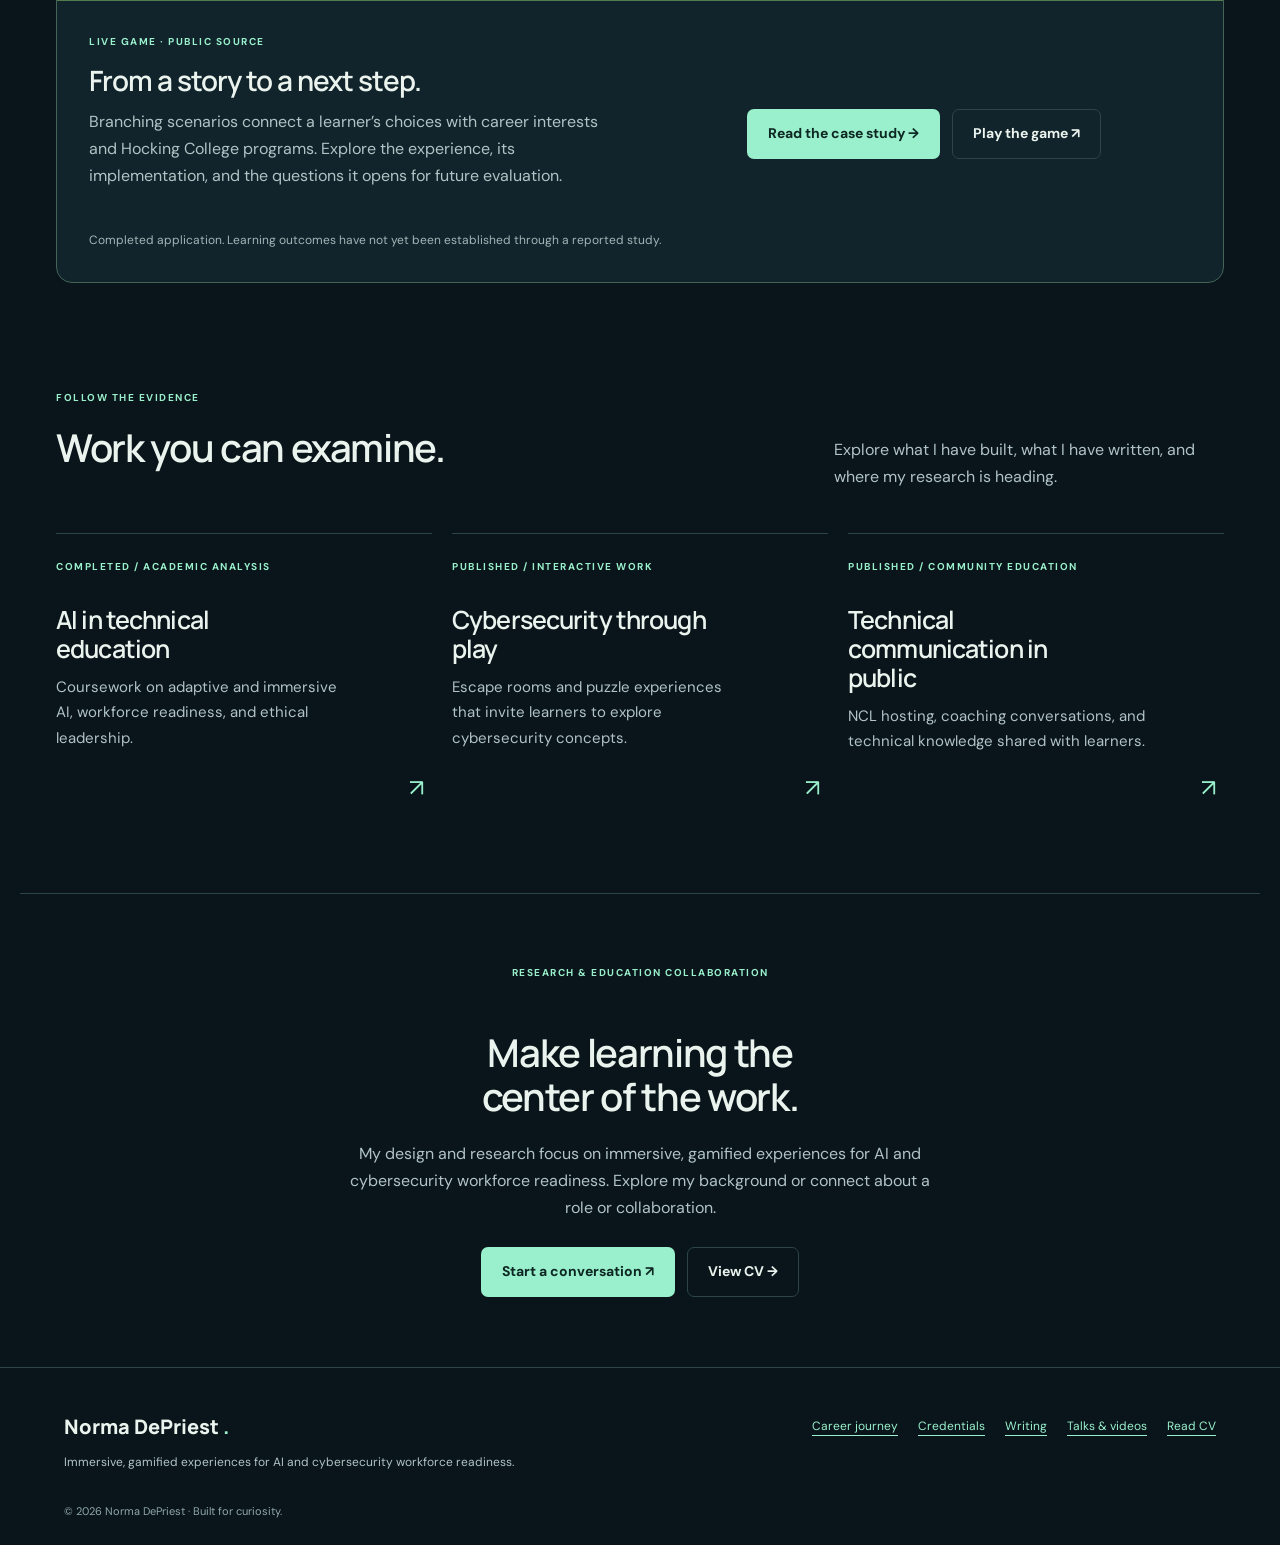
==== commit 0ac155a3: "Showcase verified games, missions, and learning systems across portfolio and CV" ====
--- a/index.html
+++ b/index.html
@@ -1,7 +1,7 @@
 <!doctype html><html lang="en"><head><meta charset="utf-8"><meta name="viewport" content="width=device-width,initial-scale=1"><meta name="description" content="Norma DePriest designs immersive, gamified AI and cybersecurity experiences for workforce readiness. Explore working projects, career experience, research, and CV."><meta name="theme-color" content="#09151a"><title>Immersive learning design &amp; workforce readiness | Norma DePriest</title><link rel="stylesheet" href="redesign.css"><link rel="stylesheet" href="research-portfolio.css"><link rel="stylesheet" href="learning-lab.css"><link rel="stylesheet" href="hiring-review.css"></head><body><a class="skip" href="#main">Skip to content</a><header class="top"><a class="brand" href="index.html" aria-label="Norma DePriest home">ND<span>.</span><small>Norma DePriest</small></a><button class="menu-toggle" aria-expanded="false" aria-controls="primary-nav">Menu</button><nav id="primary-nav" aria-label="Main navigation"><a href="index.html" aria-current="page">Home</a><a href="research.html">Research</a><a href="projects.html">Projects</a><a href="cv.html" class="nav-cv">View CV ↗</a><a href="contact.html">Contact</a><details class="nav-more"><summary>Background</summary><div><a href="about.html">About</a><a href="experience.html">Career journey</a><a href="credentials.html">Credentials</a><a href="recognition.html">Recognition</a><a href="leadership.html">Leadership</a><a href="writing.html">Writing</a><a href="talks.html">Talks & videos</a></div></details></nav></header><main id="main">
 <section class="world-entry"><div class="world-scenery" aria-hidden="true"></div><div class="world-copy"><span class="eyebrow">NORMA DEPRIEST · HUSH1E / THE EXPERIENCE LAB</span><h1>Immersive design.<br><em>Workforce readiness.</em></h1><p class="intro">I design immersive, gamified experiences to better prepare people for the workforce, drawing on real-world experience, current AI and cybersecurity use cases, and industry-standard frameworks. Step into a scenario. Examine the clues. Make a choice. Discover why it matters.</p><div class="actions"><a class="button" href="#hiring-overview">Review selected work ↓</a><a class="button ghost" href="projects.html">Explore my projects →</a></div><div class="entry-profile"><span>LEARNING EXPERIENCE DESIGNER / AI &amp; CYBERSECURITY</span><p>Program Director, Cybersecurity · Hocking College<br>EdD, Instructional Design and Technology · In progress</p><a href="cv.html">View my CV →</a><a href="contact.html">Contact me →</a></div></div><div class="world-coordinate" aria-hidden="true"><span>01 / OBSERVE</span><span>02 / DECIDE</span><span>03 / REFLECT</span></div></section>
 <section class="section compact" id="hiring-overview"><span class="eyebrow">FOR EMPLOYERS / START WITH THE WORK</span><h2>What I bring to your team.</h2><p class="section-lead">I combine hands-on technical experience, learning design, and working interactive applications. My work is relevant to learning experience design, cybersecurity training, AI literacy and enablement, and applied learning research.</p><div class="cards"><article class="card"><span class="status">DESIGN &amp; BUILD</span><h3>Playable learning experiences</h3><p>Career Navigator is a functioning career-exploration game for high school students. Review my contribution, design choices, implementation, and evaluation questions.</p><a class="inline-link" href="career-navigator.html">Review the flagship case study →</a></article><article class="card"><span class="status">TECHNICAL &amp; PROGRAM EXPERIENCE</span><h3>Workforce-focused learning</h3><p>Cybersecurity program leadership, AI curriculum proposals, corporate training, cloud services, and threat-intelligence experience inform the scenarios I design.</p><a class="inline-link" href="experience.html">Review my career experience →</a></article><article class="card"><span class="status">ACADEMIC OPERATIONS SOFTWARE</span><h3>Academic operations tools</h3><p>Operations-App and Compass connect course, task, assessment, workforce, and evidence workflows through a live application and separate React prototypes.</p><a class="inline-link" href="accreditation.html">Review both accreditation projects →</a></article></div><div class="actions"><a class="button" href="cv.html">View my CV →</a><a class="button ghost" href="Norma-DePriest-CV.pdf" download>Download CV (PDF) ↓</a><a class="button ghost" href="mailto:hush1end@gmail.com">Email me →</a></div></section><section class="section compact" id="selected-accomplishments"><span class="eyebrow">SELECTED ACCOMPLISHMENTS</span><h2>Experience backed by a record.</h2><div class="proof-grid"><a href="leadership.html"><strong>Top 10%</strong><span>Coached Hocking College’s Cyber Hawks to a top-10% national NCL finish in Fall 2025. Review the coaching record →</span></a><a href="recognition.html#honors"><strong>#13 instructor</strong><span>2024 Cisco Learn-A-Thon, US &amp; Canada: 22 Hocking College participants. Ranking reflects participation and timing. View the source →</span></a><a href="writing.html"><strong>14 NCL guides</strong><span>Published technical walkthroughs and coaching resources, alongside recorded NCL presentations. Explore the original work →</span></a></div></section><section class="lab-section" id="learning-lab" aria-labelledby="lab-heading"><div class="lab-heading"><div><span class="eyebrow">PLAYABLE PORTFOLIO / TWO SHORT MISSIONS</span><h2 id="lab-heading">Learning starts with a choice.</h2></div><p>No timer. No account. Explore the reasoning, then try another approach.</p></div><div class="lab-shell" data-theme="ai"><aside class="mission-rail"><span class="status">SELECT YOUR MISSION</span><div class="mission-switch" role="group" aria-label="Choose a learning mission"><button type="button" data-mission="ai" aria-pressed="true" aria-controls="mission-stage"><span class="mission-glyph" aria-hidden="true">◇</span><span><strong>The convincing answer</strong><small>AI literacy / Check the evidence</small></span><b aria-hidden="true">↗</b></button><button type="button" data-mission="cyber" aria-pressed="false" aria-controls="mission-stage"><span class="mission-glyph" aria-hidden="true">⌁</span><span><strong>The urgent message</strong><small>Cybersecurity / Protect access</small></span><b aria-hidden="true">↗</b></button></div><div class="field-notes"><span class="status">YOUR FIELD NOTES</span><p id="mission-record" aria-live="polite">Two missions to explore.</p><p>Curiosity is the mechanic.<br>Reflection is the reward.</p></div><a class="rail-link" href="cv.html">Meet the designer / CV ↗</a><a class="rail-link" href="contact.html">Let’s build learning together ↗</a><p class="simulation-note">Fictional, scripted practice. No live AI, real inbox, or account access. Choices stay in this page and reset when you reload.</p></aside><div id="mission-stage" class="mission-stage"><noscript><h3>Explore the learning lab</h3><p>Enable JavaScript to try the two interactive missions. You can still explore my <a href="projects.html">games</a>, <a href="research.html">research</a>, <a href="cv.html">CV</a>, and <a href="contact.html">contact information</a>.</p></noscript></div></div><details class="lab-sources"><summary>Behind the scenarios: learning goals &amp; sources</summary><p>AI mission: distinguish a plausible answer from supported evidence, then choose a privacy-conscious way to practice. Cybersecurity mission: recognize a suspicious request, verify through a trusted channel, and respond to an unexpected authentication prompt. These brief demonstrations are not assessments of mastery or evaluated research outcomes.</p><p>Further reading: <a href="https://nvlpubs.nist.gov/nistpubs/ai/NIST.AI.600-1.pdf" target="_blank" rel="noopener noreferrer">NIST Generative AI Profile (PDF)</a> · <a href="https://www.cisa.gov/sites/default/files/2024-09/Secure-Our-World-4-Easy-Ways-Stay-Safe-Online-Tip-Sheet.pdf" target="_blank" rel="noopener noreferrer">CISA Secure Our World (PDF)</a>.</p></details></section>
-<details class="section compact hiring-details" id="framework-informed-design"><summary>Framework-informed design · NIST NICE, AI &amp; cybersecurity</summary><div class="hiring-details-body"><span class="eyebrow">FRAMEWORK-INFORMED EXPERIENCE DESIGN</span><h2>Practice that connects<br>with the workforce.</h2><p class="section-lead">I apply industry-standard AI and cybersecurity frameworks to the immersive, gamified experiences I design, so scenarios, decisions, and feedback connect with the practices people encounter in the workforce.</p><div class="panel"><span class="status">FRAMEWORKS &amp; GUIDANCE I APPLY</span><p>NIST NICE, CSF, RMF, SP 800-53, SP 800-171, AI RMF, and the Generative AI Profile (NIST AI 600-1).</p><p>NICE provides a workforce lens through tasks, knowledge, and skills. AI and cybersecurity risk frameworks and guidance help connect experiences with professional decisions, responsibilities, and safeguards.</p><a class="button ghost" href="research.html#framework-informed-design">Explore my framework-informed approach →</a></div></div></details><section class="section compact design-reveal"><span class="eyebrow">YOU JUST EXPERIENCED THE DESIGN</span><h2>A situation. A decision. A reason.</h2><div class="design-principles"><article><span>01 / CONTEXT</span><h3>Give the idea a setting.</h3><p>A story offers a reason to engage with a technical concept.</p></article><article><span>02 / AGENCY</span><h3>Let the learner act.</h3><p>Choices invite learners to inspect evidence and test their thinking.</p></article><article><span>03 / REFLECTION</span><h3>Make the reasoning visible.</h3><p>Feedback explains the tradeoff and gives learners another way forward.</p></article></div><p class="small-note">These homepage scenarios illustrate my approach to immersive experience design. Explore the verified work and ongoing inquiry behind it.</p><div class="actions"><a class="button ghost" href="leadership.html">My coaching &amp; leadership →</a><a class="button ghost" href="research.html">My research direction →</a></div></section>
+<section class="section compact" id="games-and-learning-systems"><span class="eyebrow">EXPLORE MY WORK</span><h2>Games, missions, and learning systems.</h2><p>Career Navigator is my flagship career-exploration game. Sojourner Labs adds workplace cyber and AI decision practice; Operation Blackout demonstrates a React and TypeScript game prototype. Cybersecurity playbook templates help learners turn their work into evidence. Operations-App and Compass show a complementary focus on academic workflows.</p><div class="hero-actions"><a class="button" href="projects.html#career-navigator">Play and explore the projects →</a><a class="button ghost" href="experience-design.html">See the design and working evidence →</a><a class="inline-link" href="accreditation.html">Explore academic operations →</a></div></section><details class="section compact hiring-details" id="framework-informed-design"><summary>Framework-informed design · NIST NICE, AI &amp; cybersecurity</summary><div class="hiring-details-body"><span class="eyebrow">FRAMEWORK-INFORMED EXPERIENCE DESIGN</span><h2>Practice that connects<br>with the workforce.</h2><p class="section-lead">I apply industry-standard AI and cybersecurity frameworks to the immersive, gamified experiences I design, so scenarios, decisions, and feedback connect with the practices people encounter in the workforce.</p><div class="panel"><span class="status">FRAMEWORKS &amp; GUIDANCE I APPLY</span><p>NIST NICE, CSF, RMF, SP 800-53, SP 800-171, AI RMF, and the Generative AI Profile (NIST AI 600-1).</p><p>NICE provides a workforce lens through tasks, knowledge, and skills. AI and cybersecurity risk frameworks and guidance help connect experiences with professional decisions, responsibilities, and safeguards.</p><a class="button ghost" href="research.html#framework-informed-design">Explore my framework-informed approach →</a></div></div></details><section class="section compact design-reveal"><span class="eyebrow">YOU JUST EXPERIENCED THE DESIGN</span><h2>A situation. A decision. A reason.</h2><div class="design-principles"><article><span>01 / CONTEXT</span><h3>Give the idea a setting.</h3><p>A story offers a reason to engage with a technical concept.</p></article><article><span>02 / AGENCY</span><h3>Let the learner act.</h3><p>Choices invite learners to inspect evidence and test their thinking.</p></article><article><span>03 / REFLECTION</span><h3>Make the reasoning visible.</h3><p>Feedback explains the tradeoff and gives learners another way forward.</p></article></div><p class="small-note">These homepage scenarios illustrate my approach to immersive experience design. Explore the verified work and ongoing inquiry behind it.</p><div class="actions"><a class="button ghost" href="leadership.html">My coaching &amp; leadership →</a><a class="button ghost" href="research.html">My research direction →</a></div></section>
 <section class="section"><div class="section-heading"><div><span class="eyebrow">FLAGSHIP / DESIGN IN PRACTICE</span><h2>Career Navigator.<br><em>Choices become possibilities.</em></h2></div><p>A functioning career exploration game for high school students—and a concrete starting point for questions about engagement, feedback, and learning design.</p></div><article class="flagship"><a class="flagship-image" href="career-navigator.html"><img src="career-navigator-preview.jpg" width="1920" height="945" alt="Career Navigator: The Longest Saturday, showing the illustrated Hocking County landscape and adventure start screen." loading="lazy"><span>Explore the design case study ↗</span></a><div class="flagship-copy"><span class="status">LIVE GAME · PUBLIC SOURCE</span><h3>From a story to a next step.</h3><p>Branching scenarios connect a learner’s choices with career interests and Hocking College programs. Explore the experience, its implementation, and the questions it opens for future evaluation.</p><div class="actions"><a class="button" href="career-navigator.html">Read the case study →</a><a class="button ghost" href="https://hush1e.github.io/sojourner-labs/career-navigator/" target="_blank" rel="noopener noreferrer">Play the game ↗</a></div><p class="small-note">Completed application. Learning outcomes have not yet been established through a reported study.</p></div></article></section>
 <section class="section compact"><div class="section-heading"><div><span class="eyebrow">FOLLOW THE EVIDENCE</span><h2>Work you can examine.</h2></div><p>Explore what I have built, what I have written, and where my research is heading.</p></div><div class="route-grid"><a class="route-card" href="research.html#academic-work"><span class="index">COMPLETED / ACADEMIC ANALYSIS</span><h3>AI in technical education</h3><p>Coursework on adaptive and immersive AI, workforce readiness, and ethical leadership.</p><span class="route-arrow" aria-hidden="true">↗</span></a><a class="route-card" href="projects.html#cyber-games"><span class="index">PUBLISHED / INTERACTIVE WORK</span><h3>Cybersecurity through play</h3><p>Escape rooms and puzzle experiences that invite learners to explore cybersecurity concepts.</p><span class="route-arrow" aria-hidden="true">↗</span></a><a class="route-card" href="talks.html"><span class="index">PUBLISHED / COMMUNITY EDUCATION</span><h3>Technical communication in public</h3><p>NCL hosting, coaching conversations, and technical knowledge shared with learners.</p><span class="route-arrow" aria-hidden="true">↗</span></a></div></section>
 <section class="section callout"><span class="eyebrow">RESEARCH &amp; EDUCATION COLLABORATION</span><h2>Make learning the<br>center of the work.</h2><p>My design and research focus on immersive, gamified experiences for AI and cybersecurity workforce readiness. Explore my background or connect about a role or collaboration.</p><div class="actions centered"><a class="button" href="contact.html">Start a conversation ↗</a><a class="button ghost" href="cv.html">View CV →</a></div></section></main><footer><div><a class="brand" href="index.html">Norma DePriest<span>.</span></a><p>Immersive, gamified experiences for AI and cybersecurity workforce readiness.</p></div><div class="footer-links"><a class="inline-link" href="experience.html">Career journey</a><a class="inline-link" href="credentials.html">Credentials</a><a class="inline-link" href="writing.html">Writing</a><a class="inline-link" href="talks.html">Talks & videos</a><a class="inline-link" href="cv.html">Read CV</a></div><small>© <span id="year">2026</span> Norma DePriest · Built for curiosity.</small></footer><script src="app.js" defer></script><script src="learning-lab.js" defer></script></body></html>
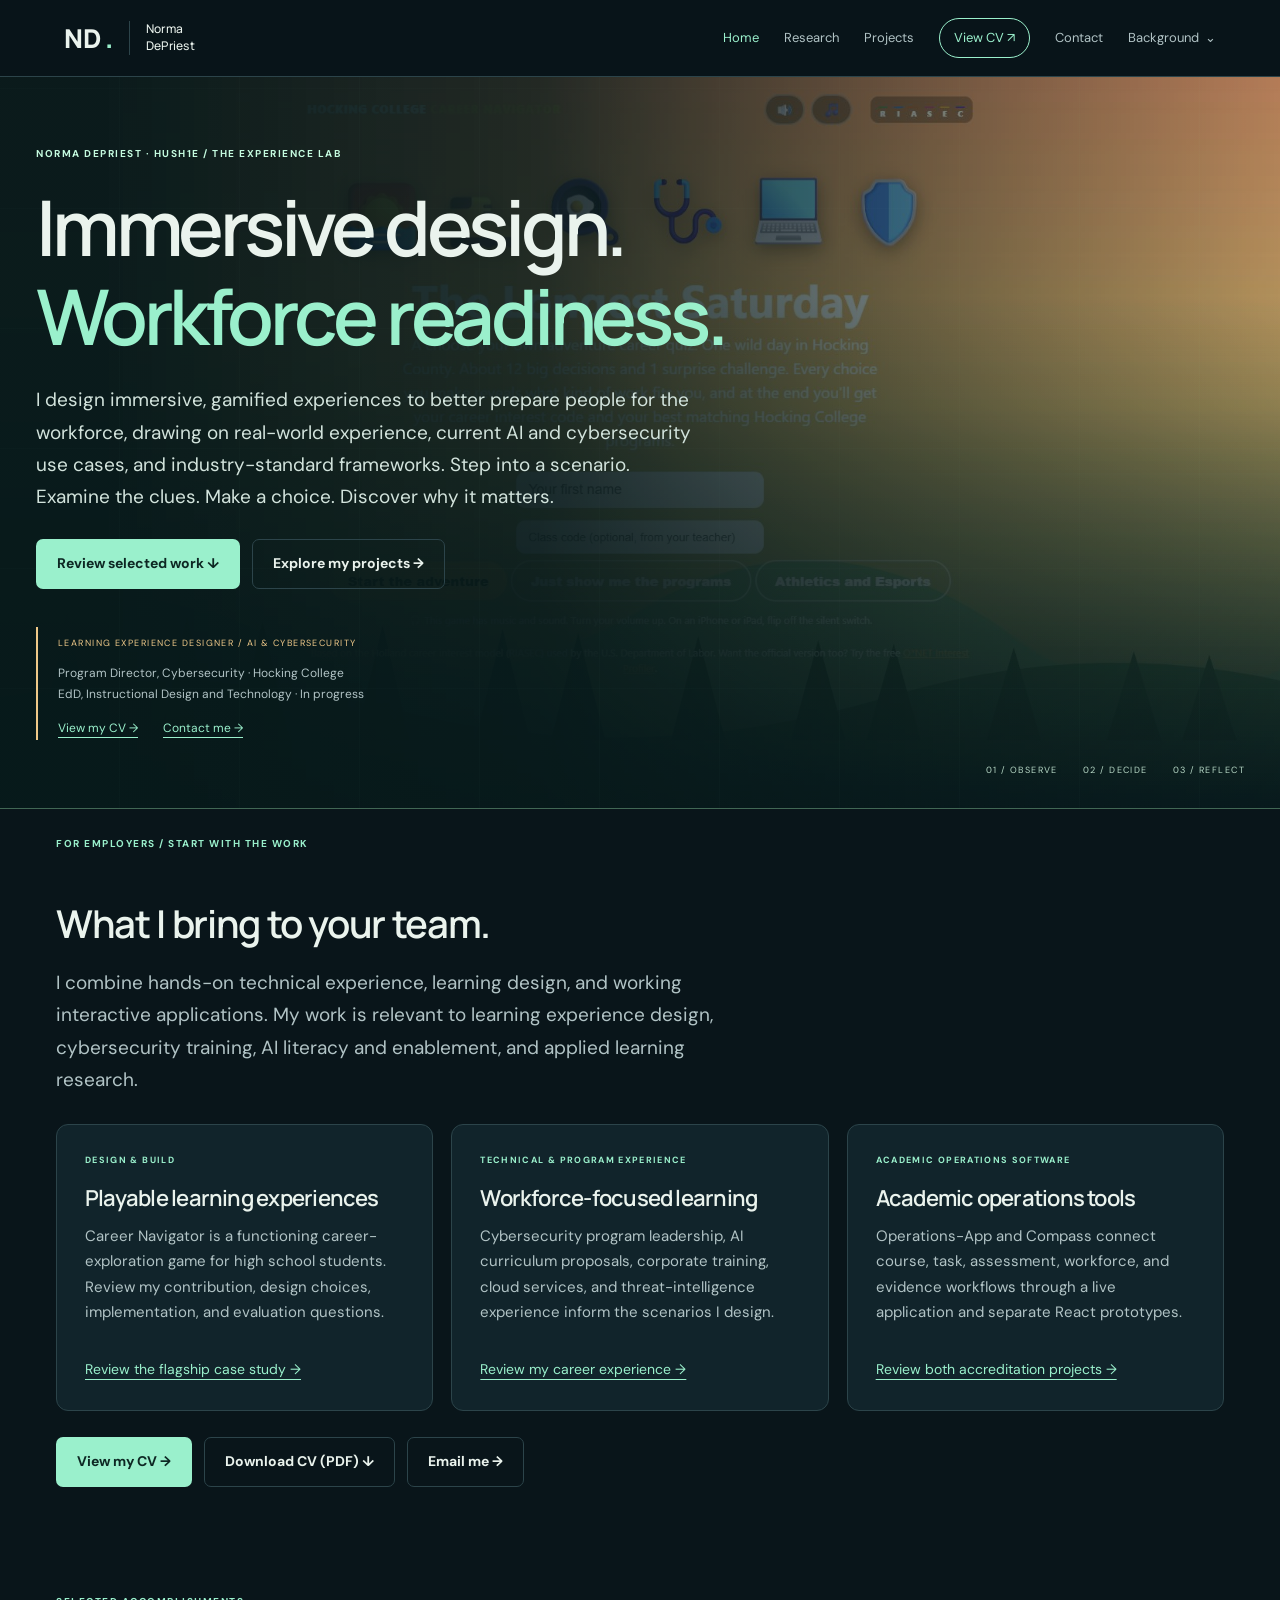
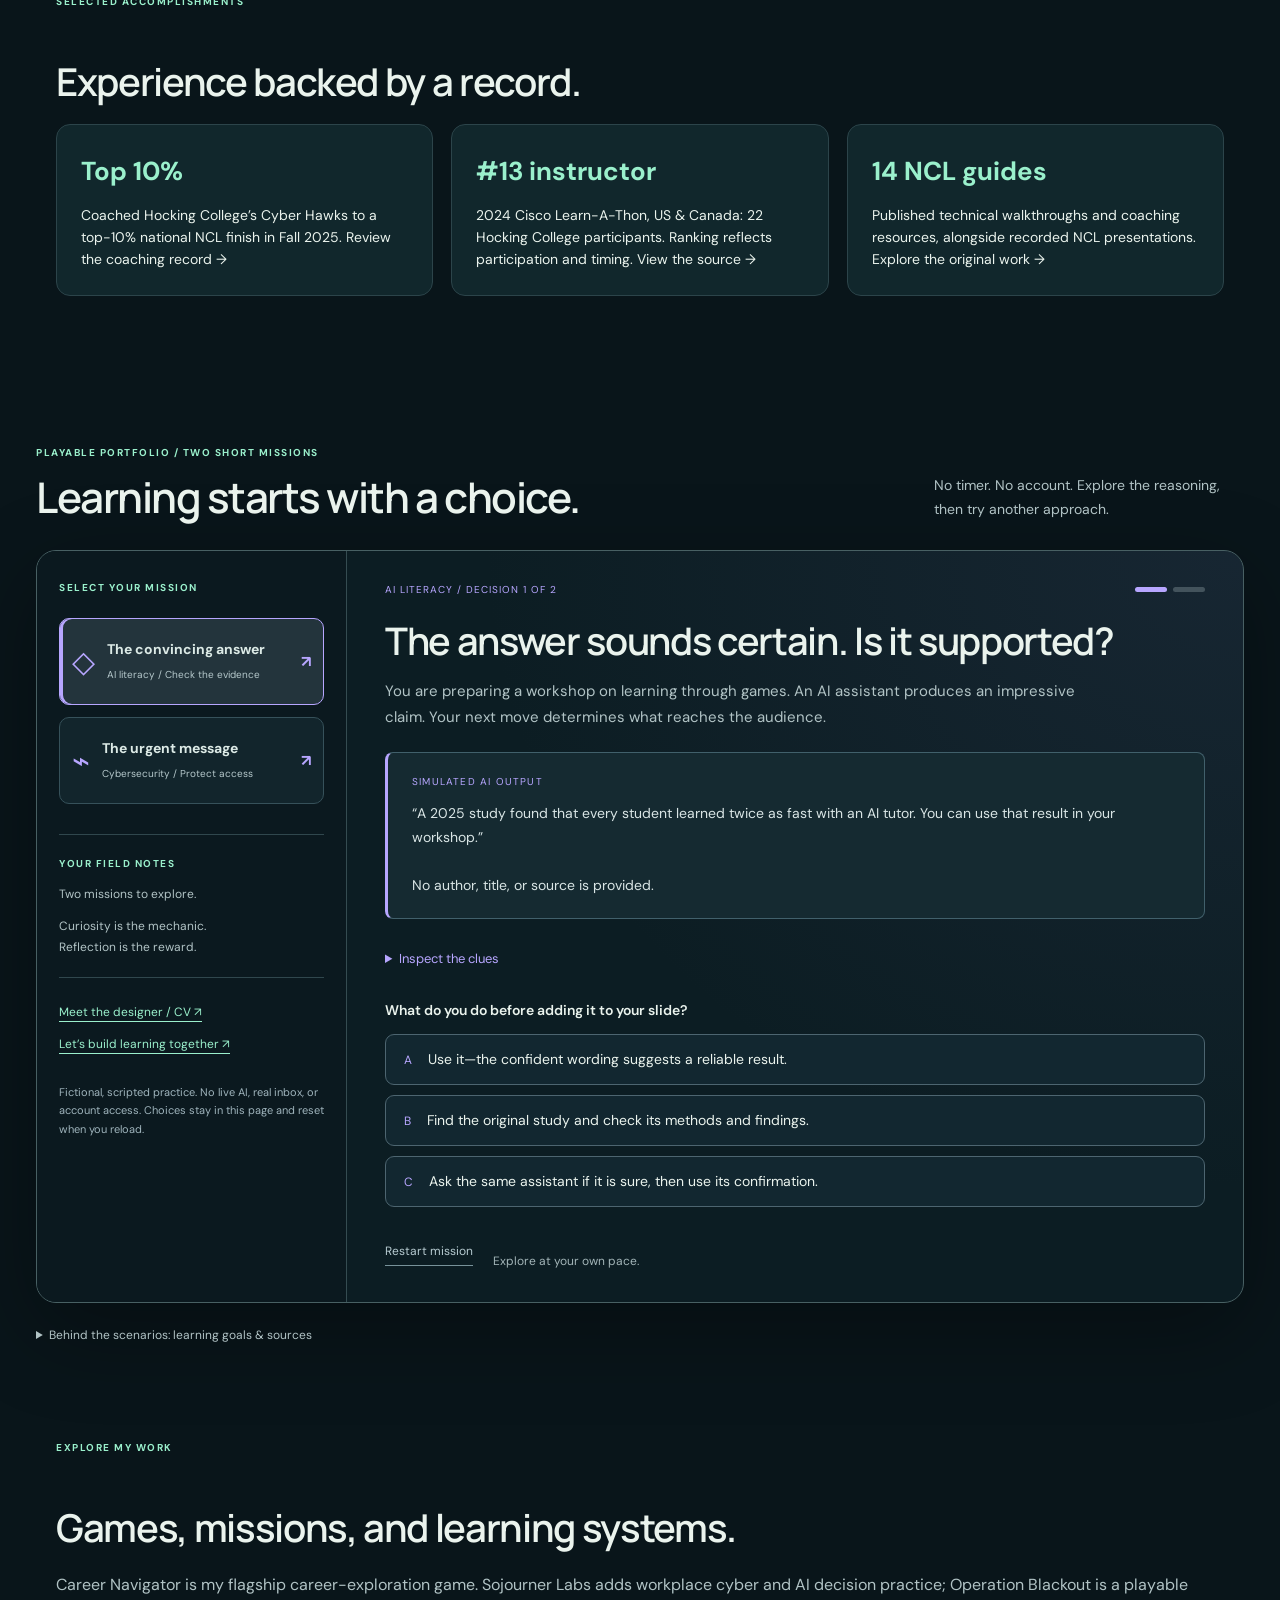
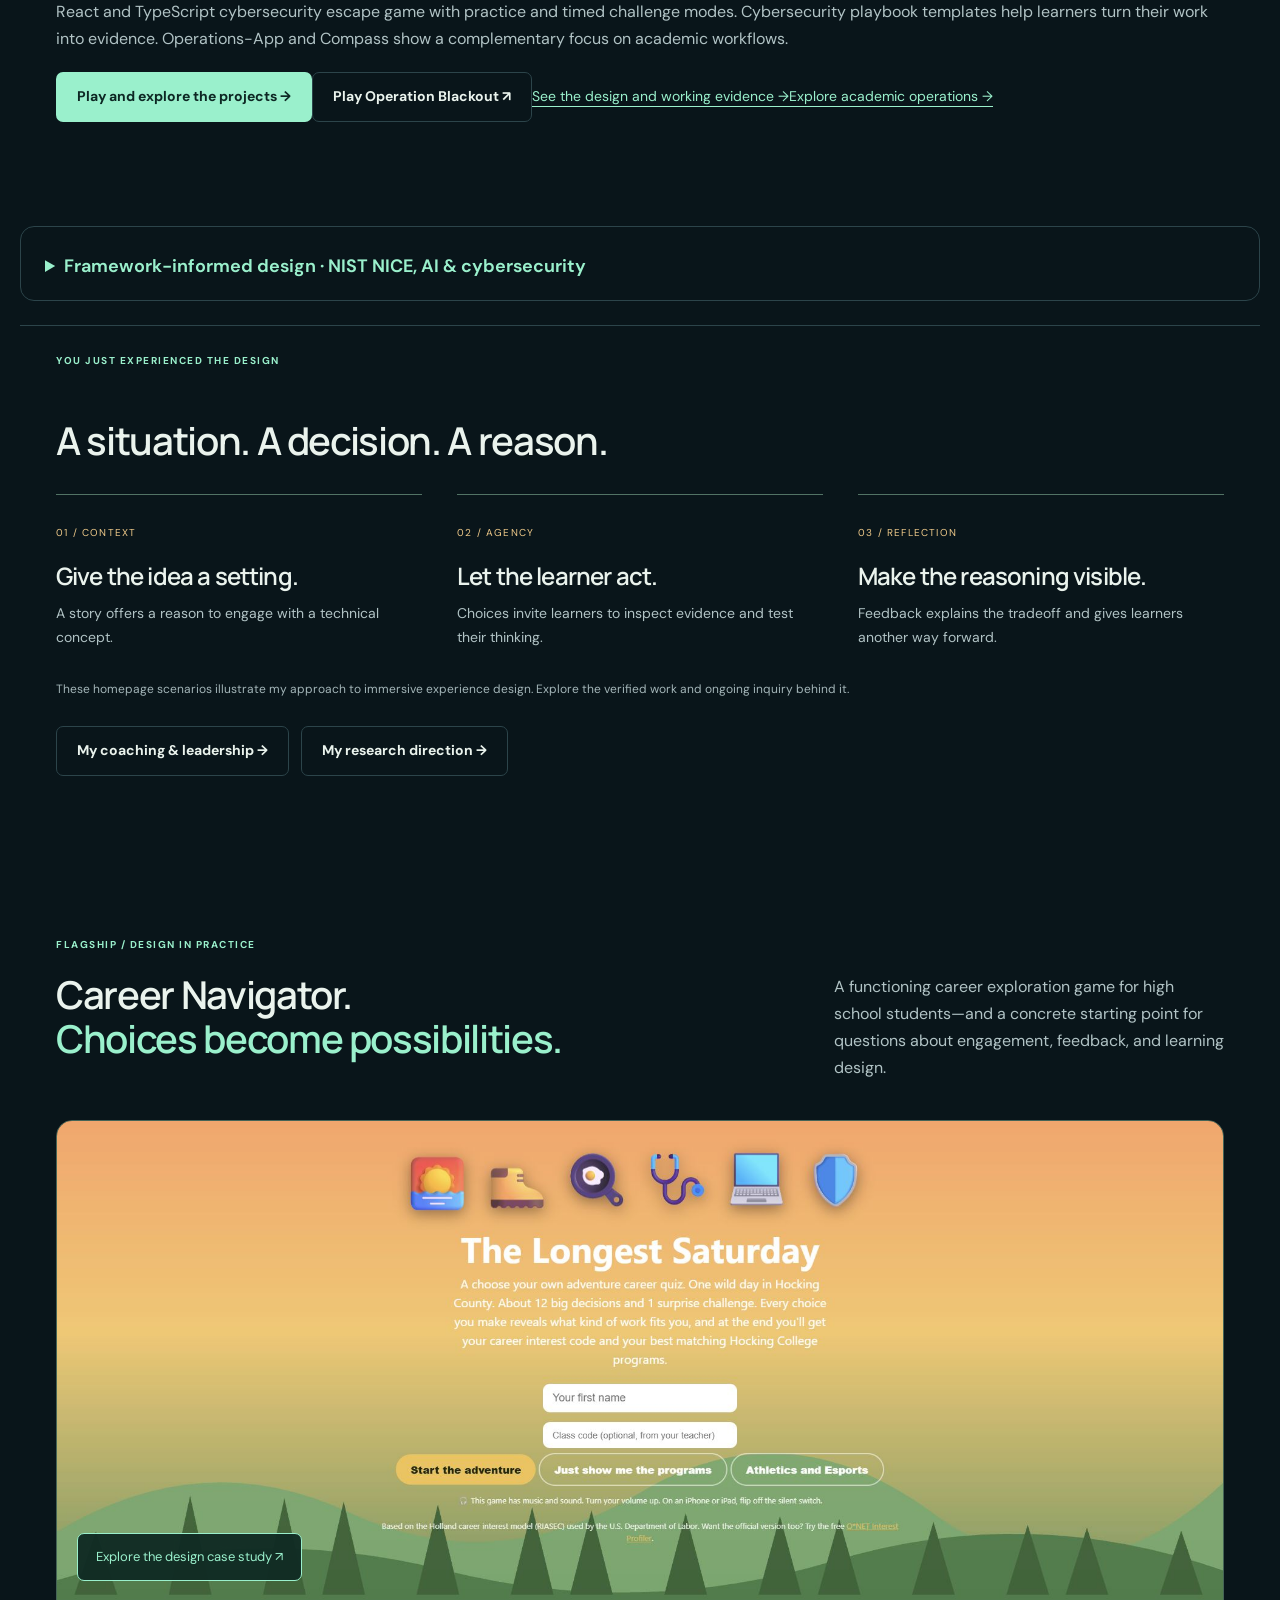
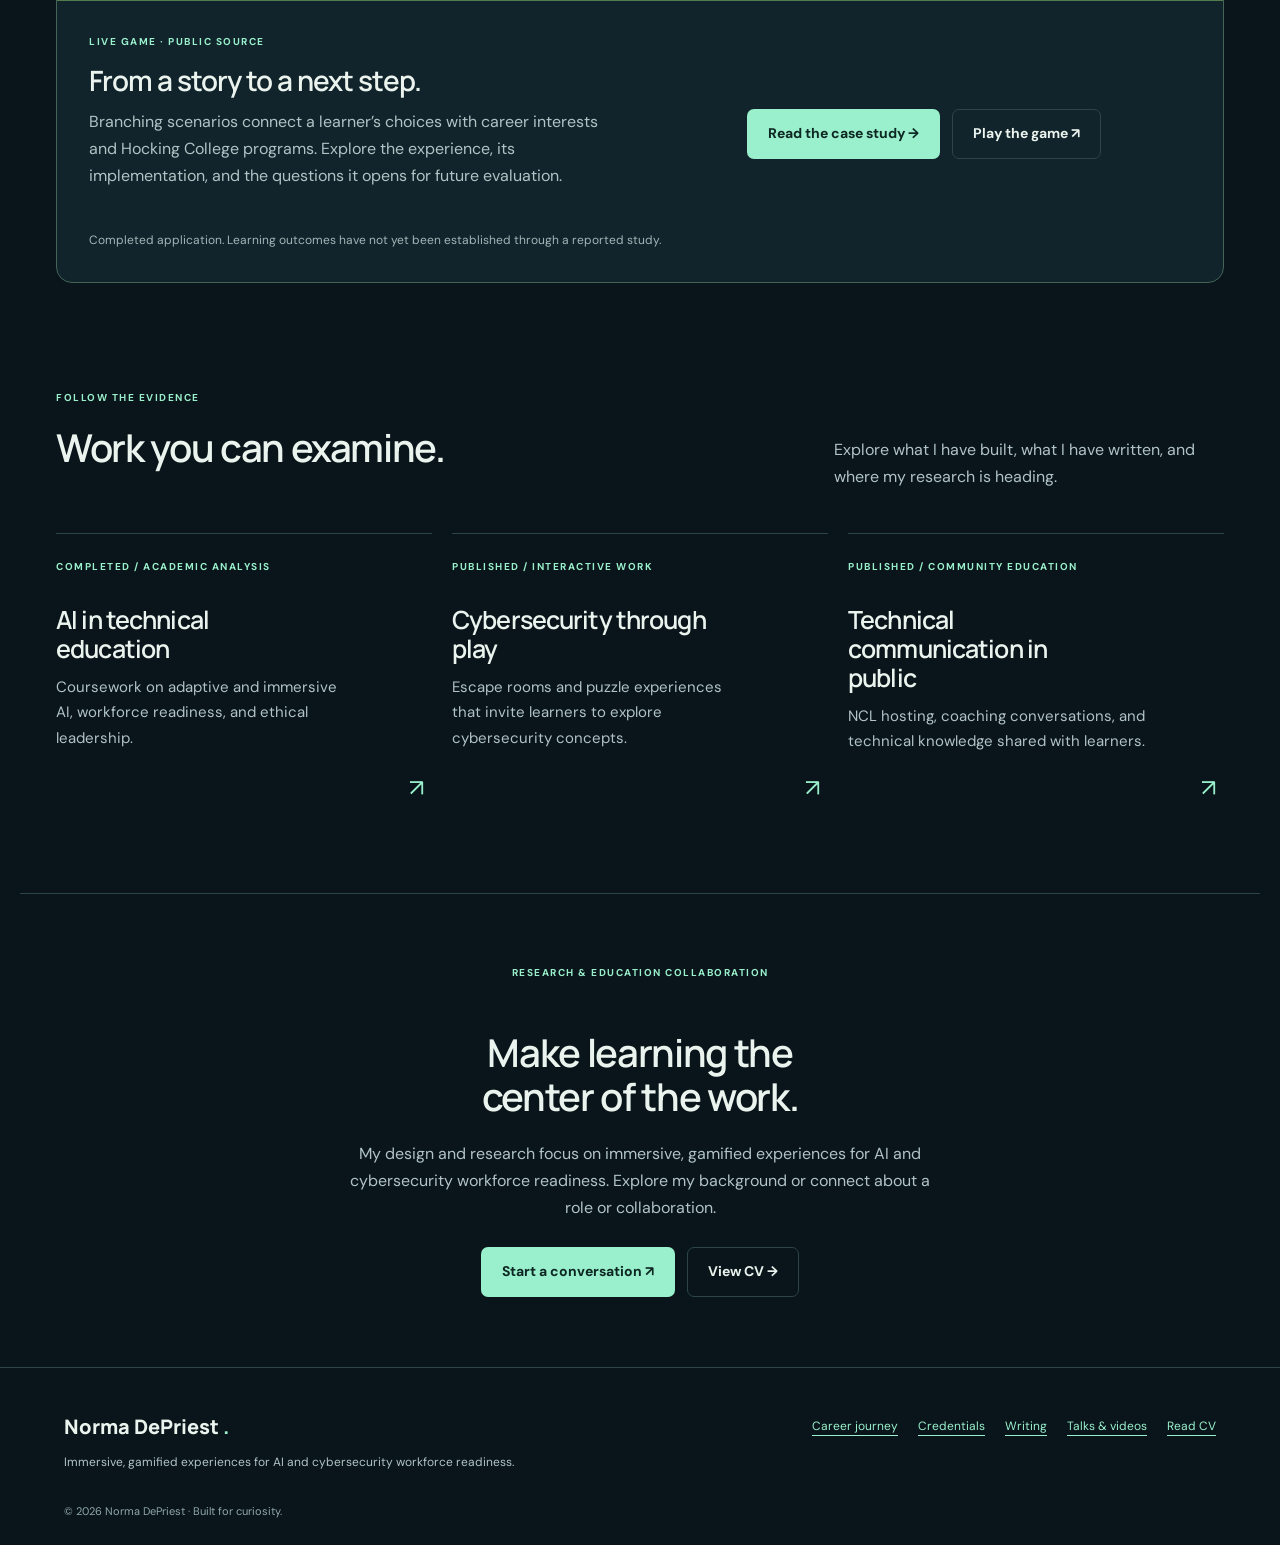
==== commit d4b2501f: "Feature playable Operation Blackout across portfolio and CV" ====
--- a/index.html
+++ b/index.html
@@ -1,7 +1,7 @@
 <!doctype html><html lang="en"><head><meta charset="utf-8"><meta name="viewport" content="width=device-width,initial-scale=1"><meta name="description" content="Norma DePriest designs immersive, gamified AI and cybersecurity experiences for workforce readiness. Explore working projects, career experience, research, and CV."><meta name="theme-color" content="#09151a"><title>Immersive learning design &amp; workforce readiness | Norma DePriest</title><link rel="stylesheet" href="redesign.css"><link rel="stylesheet" href="research-portfolio.css"><link rel="stylesheet" href="learning-lab.css"><link rel="stylesheet" href="hiring-review.css"></head><body><a class="skip" href="#main">Skip to content</a><header class="top"><a class="brand" href="index.html" aria-label="Norma DePriest home">ND<span>.</span><small>Norma DePriest</small></a><button class="menu-toggle" aria-expanded="false" aria-controls="primary-nav">Menu</button><nav id="primary-nav" aria-label="Main navigation"><a href="index.html" aria-current="page">Home</a><a href="research.html">Research</a><a href="projects.html">Projects</a><a href="cv.html" class="nav-cv">View CV ↗</a><a href="contact.html">Contact</a><details class="nav-more"><summary>Background</summary><div><a href="about.html">About</a><a href="experience.html">Career journey</a><a href="credentials.html">Credentials</a><a href="recognition.html">Recognition</a><a href="leadership.html">Leadership</a><a href="writing.html">Writing</a><a href="talks.html">Talks & videos</a></div></details></nav></header><main id="main">
 <section class="world-entry"><div class="world-scenery" aria-hidden="true"></div><div class="world-copy"><span class="eyebrow">NORMA DEPRIEST · HUSH1E / THE EXPERIENCE LAB</span><h1>Immersive design.<br><em>Workforce readiness.</em></h1><p class="intro">I design immersive, gamified experiences to better prepare people for the workforce, drawing on real-world experience, current AI and cybersecurity use cases, and industry-standard frameworks. Step into a scenario. Examine the clues. Make a choice. Discover why it matters.</p><div class="actions"><a class="button" href="#hiring-overview">Review selected work ↓</a><a class="button ghost" href="projects.html">Explore my projects →</a></div><div class="entry-profile"><span>LEARNING EXPERIENCE DESIGNER / AI &amp; CYBERSECURITY</span><p>Program Director, Cybersecurity · Hocking College<br>EdD, Instructional Design and Technology · In progress</p><a href="cv.html">View my CV →</a><a href="contact.html">Contact me →</a></div></div><div class="world-coordinate" aria-hidden="true"><span>01 / OBSERVE</span><span>02 / DECIDE</span><span>03 / REFLECT</span></div></section>
 <section class="section compact" id="hiring-overview"><span class="eyebrow">FOR EMPLOYERS / START WITH THE WORK</span><h2>What I bring to your team.</h2><p class="section-lead">I combine hands-on technical experience, learning design, and working interactive applications. My work is relevant to learning experience design, cybersecurity training, AI literacy and enablement, and applied learning research.</p><div class="cards"><article class="card"><span class="status">DESIGN &amp; BUILD</span><h3>Playable learning experiences</h3><p>Career Navigator is a functioning career-exploration game for high school students. Review my contribution, design choices, implementation, and evaluation questions.</p><a class="inline-link" href="career-navigator.html">Review the flagship case study →</a></article><article class="card"><span class="status">TECHNICAL &amp; PROGRAM EXPERIENCE</span><h3>Workforce-focused learning</h3><p>Cybersecurity program leadership, AI curriculum proposals, corporate training, cloud services, and threat-intelligence experience inform the scenarios I design.</p><a class="inline-link" href="experience.html">Review my career experience →</a></article><article class="card"><span class="status">ACADEMIC OPERATIONS SOFTWARE</span><h3>Academic operations tools</h3><p>Operations-App and Compass connect course, task, assessment, workforce, and evidence workflows through a live application and separate React prototypes.</p><a class="inline-link" href="accreditation.html">Review both accreditation projects →</a></article></div><div class="actions"><a class="button" href="cv.html">View my CV →</a><a class="button ghost" href="Norma-DePriest-CV.pdf" download>Download CV (PDF) ↓</a><a class="button ghost" href="mailto:hush1end@gmail.com">Email me →</a></div></section><section class="section compact" id="selected-accomplishments"><span class="eyebrow">SELECTED ACCOMPLISHMENTS</span><h2>Experience backed by a record.</h2><div class="proof-grid"><a href="leadership.html"><strong>Top 10%</strong><span>Coached Hocking College’s Cyber Hawks to a top-10% national NCL finish in Fall 2025. Review the coaching record →</span></a><a href="recognition.html#honors"><strong>#13 instructor</strong><span>2024 Cisco Learn-A-Thon, US &amp; Canada: 22 Hocking College participants. Ranking reflects participation and timing. View the source →</span></a><a href="writing.html"><strong>14 NCL guides</strong><span>Published technical walkthroughs and coaching resources, alongside recorded NCL presentations. Explore the original work →</span></a></div></section><section class="lab-section" id="learning-lab" aria-labelledby="lab-heading"><div class="lab-heading"><div><span class="eyebrow">PLAYABLE PORTFOLIO / TWO SHORT MISSIONS</span><h2 id="lab-heading">Learning starts with a choice.</h2></div><p>No timer. No account. Explore the reasoning, then try another approach.</p></div><div class="lab-shell" data-theme="ai"><aside class="mission-rail"><span class="status">SELECT YOUR MISSION</span><div class="mission-switch" role="group" aria-label="Choose a learning mission"><button type="button" data-mission="ai" aria-pressed="true" aria-controls="mission-stage"><span class="mission-glyph" aria-hidden="true">◇</span><span><strong>The convincing answer</strong><small>AI literacy / Check the evidence</small></span><b aria-hidden="true">↗</b></button><button type="button" data-mission="cyber" aria-pressed="false" aria-controls="mission-stage"><span class="mission-glyph" aria-hidden="true">⌁</span><span><strong>The urgent message</strong><small>Cybersecurity / Protect access</small></span><b aria-hidden="true">↗</b></button></div><div class="field-notes"><span class="status">YOUR FIELD NOTES</span><p id="mission-record" aria-live="polite">Two missions to explore.</p><p>Curiosity is the mechanic.<br>Reflection is the reward.</p></div><a class="rail-link" href="cv.html">Meet the designer / CV ↗</a><a class="rail-link" href="contact.html">Let’s build learning together ↗</a><p class="simulation-note">Fictional, scripted practice. No live AI, real inbox, or account access. Choices stay in this page and reset when you reload.</p></aside><div id="mission-stage" class="mission-stage"><noscript><h3>Explore the learning lab</h3><p>Enable JavaScript to try the two interactive missions. You can still explore my <a href="projects.html">games</a>, <a href="research.html">research</a>, <a href="cv.html">CV</a>, and <a href="contact.html">contact information</a>.</p></noscript></div></div><details class="lab-sources"><summary>Behind the scenarios: learning goals &amp; sources</summary><p>AI mission: distinguish a plausible answer from supported evidence, then choose a privacy-conscious way to practice. Cybersecurity mission: recognize a suspicious request, verify through a trusted channel, and respond to an unexpected authentication prompt. These brief demonstrations are not assessments of mastery or evaluated research outcomes.</p><p>Further reading: <a href="https://nvlpubs.nist.gov/nistpubs/ai/NIST.AI.600-1.pdf" target="_blank" rel="noopener noreferrer">NIST Generative AI Profile (PDF)</a> · <a href="https://www.cisa.gov/sites/default/files/2024-09/Secure-Our-World-4-Easy-Ways-Stay-Safe-Online-Tip-Sheet.pdf" target="_blank" rel="noopener noreferrer">CISA Secure Our World (PDF)</a>.</p></details></section>
-<section class="section compact" id="games-and-learning-systems"><span class="eyebrow">EXPLORE MY WORK</span><h2>Games, missions, and learning systems.</h2><p>Career Navigator is my flagship career-exploration game. Sojourner Labs adds workplace cyber and AI decision practice; Operation Blackout demonstrates a React and TypeScript game prototype. Cybersecurity playbook templates help learners turn their work into evidence. Operations-App and Compass show a complementary focus on academic workflows.</p><div class="hero-actions"><a class="button" href="projects.html#career-navigator">Play and explore the projects →</a><a class="button ghost" href="experience-design.html">See the design and working evidence →</a><a class="inline-link" href="accreditation.html">Explore academic operations →</a></div></section><details class="section compact hiring-details" id="framework-informed-design"><summary>Framework-informed design · NIST NICE, AI &amp; cybersecurity</summary><div class="hiring-details-body"><span class="eyebrow">FRAMEWORK-INFORMED EXPERIENCE DESIGN</span><h2>Practice that connects<br>with the workforce.</h2><p class="section-lead">I apply industry-standard AI and cybersecurity frameworks to the immersive, gamified experiences I design, so scenarios, decisions, and feedback connect with the practices people encounter in the workforce.</p><div class="panel"><span class="status">FRAMEWORKS &amp; GUIDANCE I APPLY</span><p>NIST NICE, CSF, RMF, SP 800-53, SP 800-171, AI RMF, and the Generative AI Profile (NIST AI 600-1).</p><p>NICE provides a workforce lens through tasks, knowledge, and skills. AI and cybersecurity risk frameworks and guidance help connect experiences with professional decisions, responsibilities, and safeguards.</p><a class="button ghost" href="research.html#framework-informed-design">Explore my framework-informed approach →</a></div></div></details><section class="section compact design-reveal"><span class="eyebrow">YOU JUST EXPERIENCED THE DESIGN</span><h2>A situation. A decision. A reason.</h2><div class="design-principles"><article><span>01 / CONTEXT</span><h3>Give the idea a setting.</h3><p>A story offers a reason to engage with a technical concept.</p></article><article><span>02 / AGENCY</span><h3>Let the learner act.</h3><p>Choices invite learners to inspect evidence and test their thinking.</p></article><article><span>03 / REFLECTION</span><h3>Make the reasoning visible.</h3><p>Feedback explains the tradeoff and gives learners another way forward.</p></article></div><p class="small-note">These homepage scenarios illustrate my approach to immersive experience design. Explore the verified work and ongoing inquiry behind it.</p><div class="actions"><a class="button ghost" href="leadership.html">My coaching &amp; leadership →</a><a class="button ghost" href="research.html">My research direction →</a></div></section>
+<section class="section compact" id="games-and-learning-systems"><span class="eyebrow">EXPLORE MY WORK</span><h2>Games, missions, and learning systems.</h2><p>Career Navigator is my flagship career-exploration game. Sojourner Labs adds workplace cyber and AI decision practice; Operation Blackout is a playable React and TypeScript cybersecurity escape game with practice and timed challenge modes. Cybersecurity playbook templates help learners turn their work into evidence. Operations-App and Compass show a complementary focus on academic workflows.</p><div class="hero-actions"><a class="button" href="projects.html#career-navigator">Play and explore the projects →</a><a class="button ghost" href="https://hush1e.github.io/operation-blackout/">Play Operation Blackout ↗</a><a class="inline-link" href="experience-design.html">See the design and working evidence →</a><a class="inline-link" href="accreditation.html">Explore academic operations →</a></div></section><details class="section compact hiring-details" id="framework-informed-design"><summary>Framework-informed design · NIST NICE, AI &amp; cybersecurity</summary><div class="hiring-details-body"><span class="eyebrow">FRAMEWORK-INFORMED EXPERIENCE DESIGN</span><h2>Practice that connects<br>with the workforce.</h2><p class="section-lead">I apply industry-standard AI and cybersecurity frameworks to the immersive, gamified experiences I design, so scenarios, decisions, and feedback connect with the practices people encounter in the workforce.</p><div class="panel"><span class="status">FRAMEWORKS &amp; GUIDANCE I APPLY</span><p>NIST NICE, CSF, RMF, SP 800-53, SP 800-171, AI RMF, and the Generative AI Profile (NIST AI 600-1).</p><p>NICE provides a workforce lens through tasks, knowledge, and skills. AI and cybersecurity risk frameworks and guidance help connect experiences with professional decisions, responsibilities, and safeguards.</p><a class="button ghost" href="research.html#framework-informed-design">Explore my framework-informed approach →</a></div></div></details><section class="section compact design-reveal"><span class="eyebrow">YOU JUST EXPERIENCED THE DESIGN</span><h2>A situation. A decision. A reason.</h2><div class="design-principles"><article><span>01 / CONTEXT</span><h3>Give the idea a setting.</h3><p>A story offers a reason to engage with a technical concept.</p></article><article><span>02 / AGENCY</span><h3>Let the learner act.</h3><p>Choices invite learners to inspect evidence and test their thinking.</p></article><article><span>03 / REFLECTION</span><h3>Make the reasoning visible.</h3><p>Feedback explains the tradeoff and gives learners another way forward.</p></article></div><p class="small-note">These homepage scenarios illustrate my approach to immersive experience design. Explore the verified work and ongoing inquiry behind it.</p><div class="actions"><a class="button ghost" href="leadership.html">My coaching &amp; leadership →</a><a class="button ghost" href="research.html">My research direction →</a></div></section>
 <section class="section"><div class="section-heading"><div><span class="eyebrow">FLAGSHIP / DESIGN IN PRACTICE</span><h2>Career Navigator.<br><em>Choices become possibilities.</em></h2></div><p>A functioning career exploration game for high school students—and a concrete starting point for questions about engagement, feedback, and learning design.</p></div><article class="flagship"><a class="flagship-image" href="career-navigator.html"><img src="career-navigator-preview.jpg" width="1920" height="945" alt="Career Navigator: The Longest Saturday, showing the illustrated Hocking County landscape and adventure start screen." loading="lazy"><span>Explore the design case study ↗</span></a><div class="flagship-copy"><span class="status">LIVE GAME · PUBLIC SOURCE</span><h3>From a story to a next step.</h3><p>Branching scenarios connect a learner’s choices with career interests and Hocking College programs. Explore the experience, its implementation, and the questions it opens for future evaluation.</p><div class="actions"><a class="button" href="career-navigator.html">Read the case study →</a><a class="button ghost" href="https://hush1e.github.io/sojourner-labs/career-navigator/" target="_blank" rel="noopener noreferrer">Play the game ↗</a></div><p class="small-note">Completed application. Learning outcomes have not yet been established through a reported study.</p></div></article></section>
 <section class="section compact"><div class="section-heading"><div><span class="eyebrow">FOLLOW THE EVIDENCE</span><h2>Work you can examine.</h2></div><p>Explore what I have built, what I have written, and where my research is heading.</p></div><div class="route-grid"><a class="route-card" href="research.html#academic-work"><span class="index">COMPLETED / ACADEMIC ANALYSIS</span><h3>AI in technical education</h3><p>Coursework on adaptive and immersive AI, workforce readiness, and ethical leadership.</p><span class="route-arrow" aria-hidden="true">↗</span></a><a class="route-card" href="projects.html#cyber-games"><span class="index">PUBLISHED / INTERACTIVE WORK</span><h3>Cybersecurity through play</h3><p>Escape rooms and puzzle experiences that invite learners to explore cybersecurity concepts.</p><span class="route-arrow" aria-hidden="true">↗</span></a><a class="route-card" href="talks.html"><span class="index">PUBLISHED / COMMUNITY EDUCATION</span><h3>Technical communication in public</h3><p>NCL hosting, coaching conversations, and technical knowledge shared with learners.</p><span class="route-arrow" aria-hidden="true">↗</span></a></div></section>
 <section class="section callout"><span class="eyebrow">RESEARCH &amp; EDUCATION COLLABORATION</span><h2>Make learning the<br>center of the work.</h2><p>My design and research focus on immersive, gamified experiences for AI and cybersecurity workforce readiness. Explore my background or connect about a role or collaboration.</p><div class="actions centered"><a class="button" href="contact.html">Start a conversation ↗</a><a class="button ghost" href="cv.html">View CV →</a></div></section></main><footer><div><a class="brand" href="index.html">Norma DePriest<span>.</span></a><p>Immersive, gamified experiences for AI and cybersecurity workforce readiness.</p></div><div class="footer-links"><a class="inline-link" href="experience.html">Career journey</a><a class="inline-link" href="credentials.html">Credentials</a><a class="inline-link" href="writing.html">Writing</a><a class="inline-link" href="talks.html">Talks & videos</a><a class="inline-link" href="cv.html">Read CV</a></div><small>© <span id="year">2026</span> Norma DePriest · Built for curiosity.</small></footer><script src="app.js" defer></script><script src="learning-lab.js" defer></script></body></html>
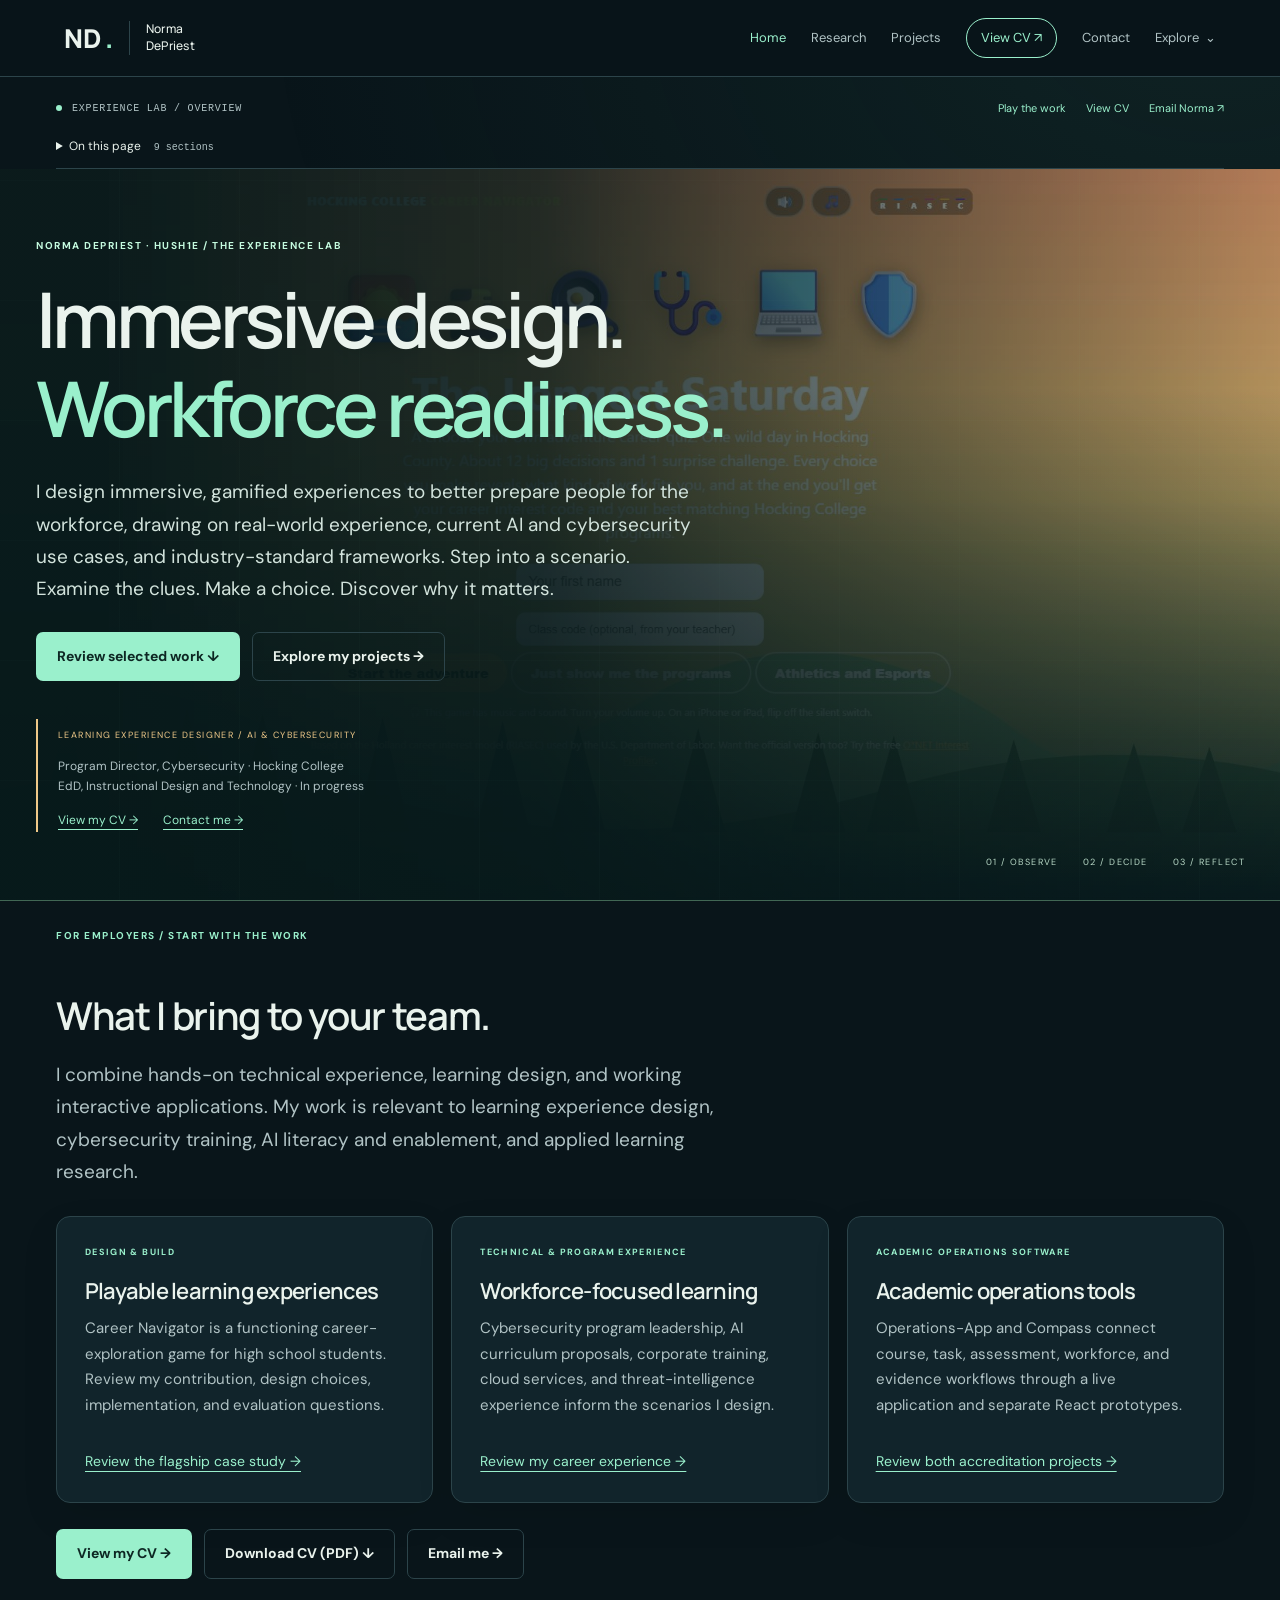
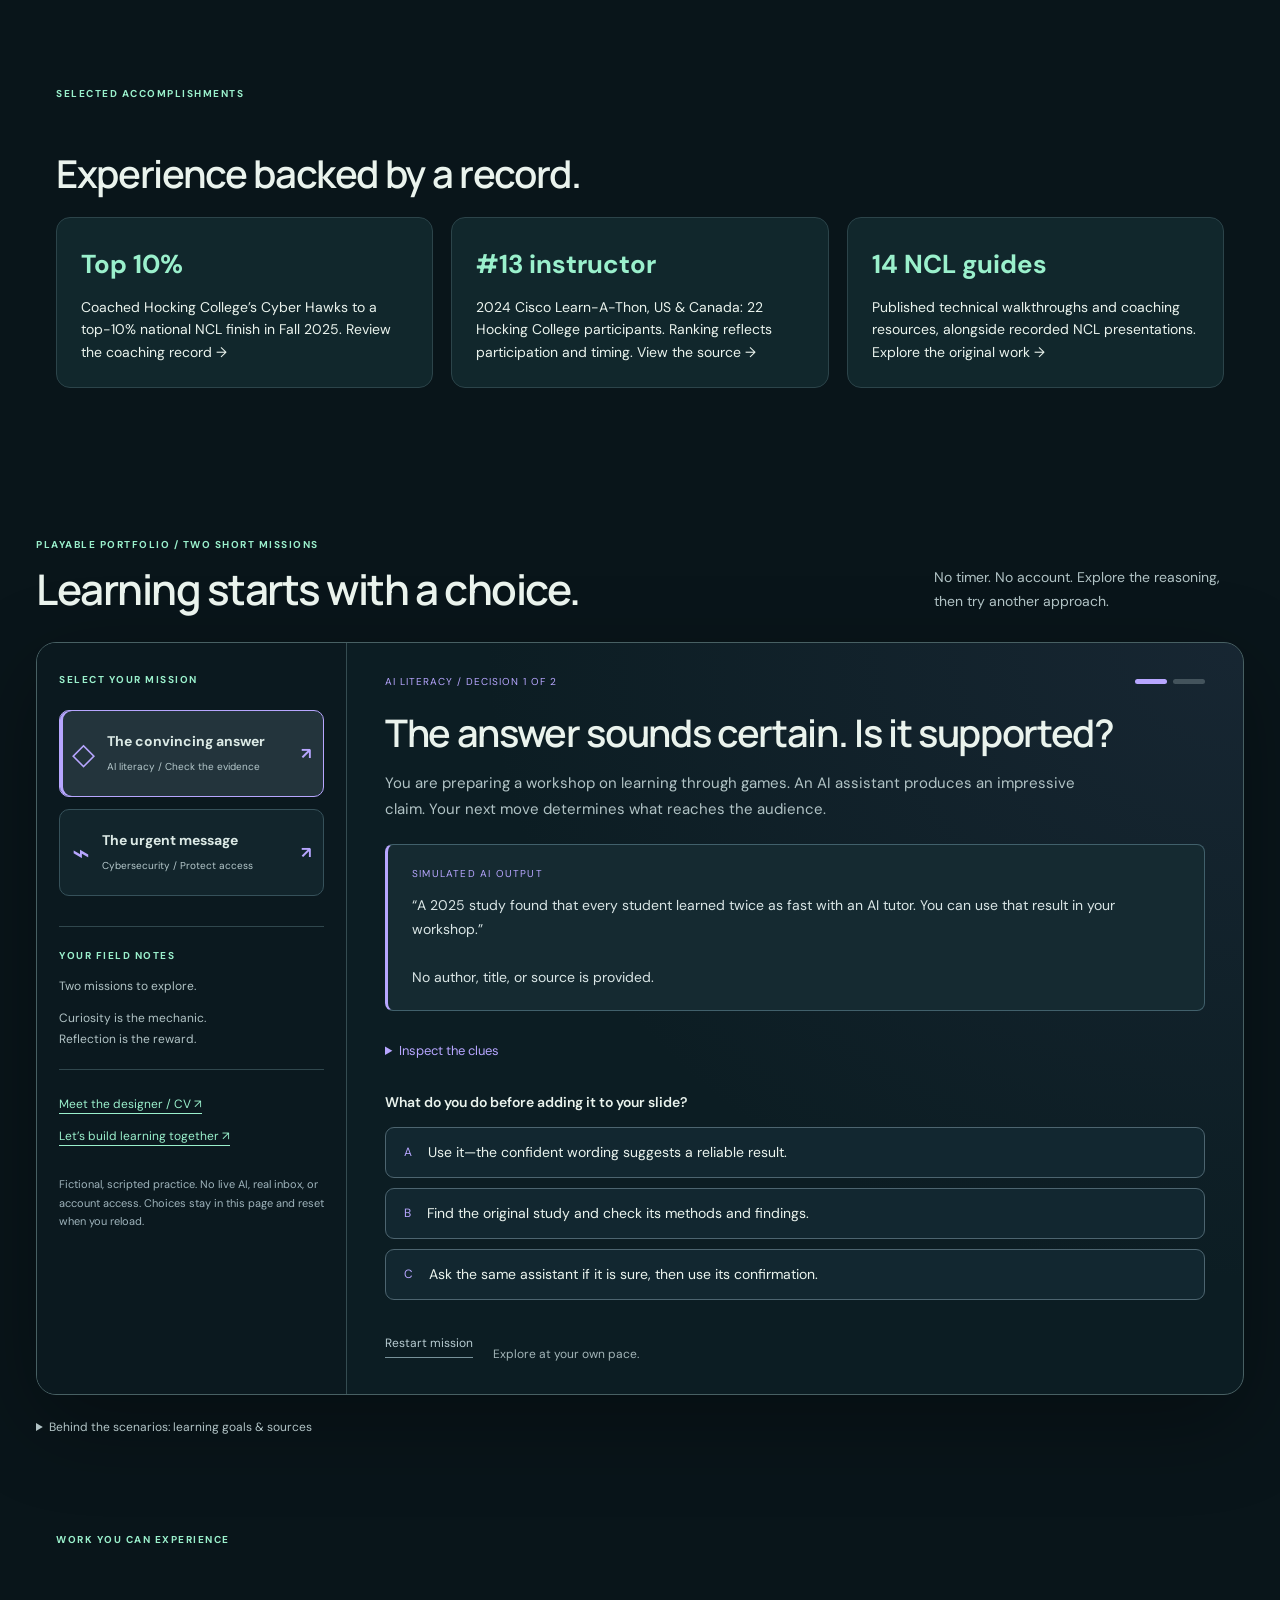
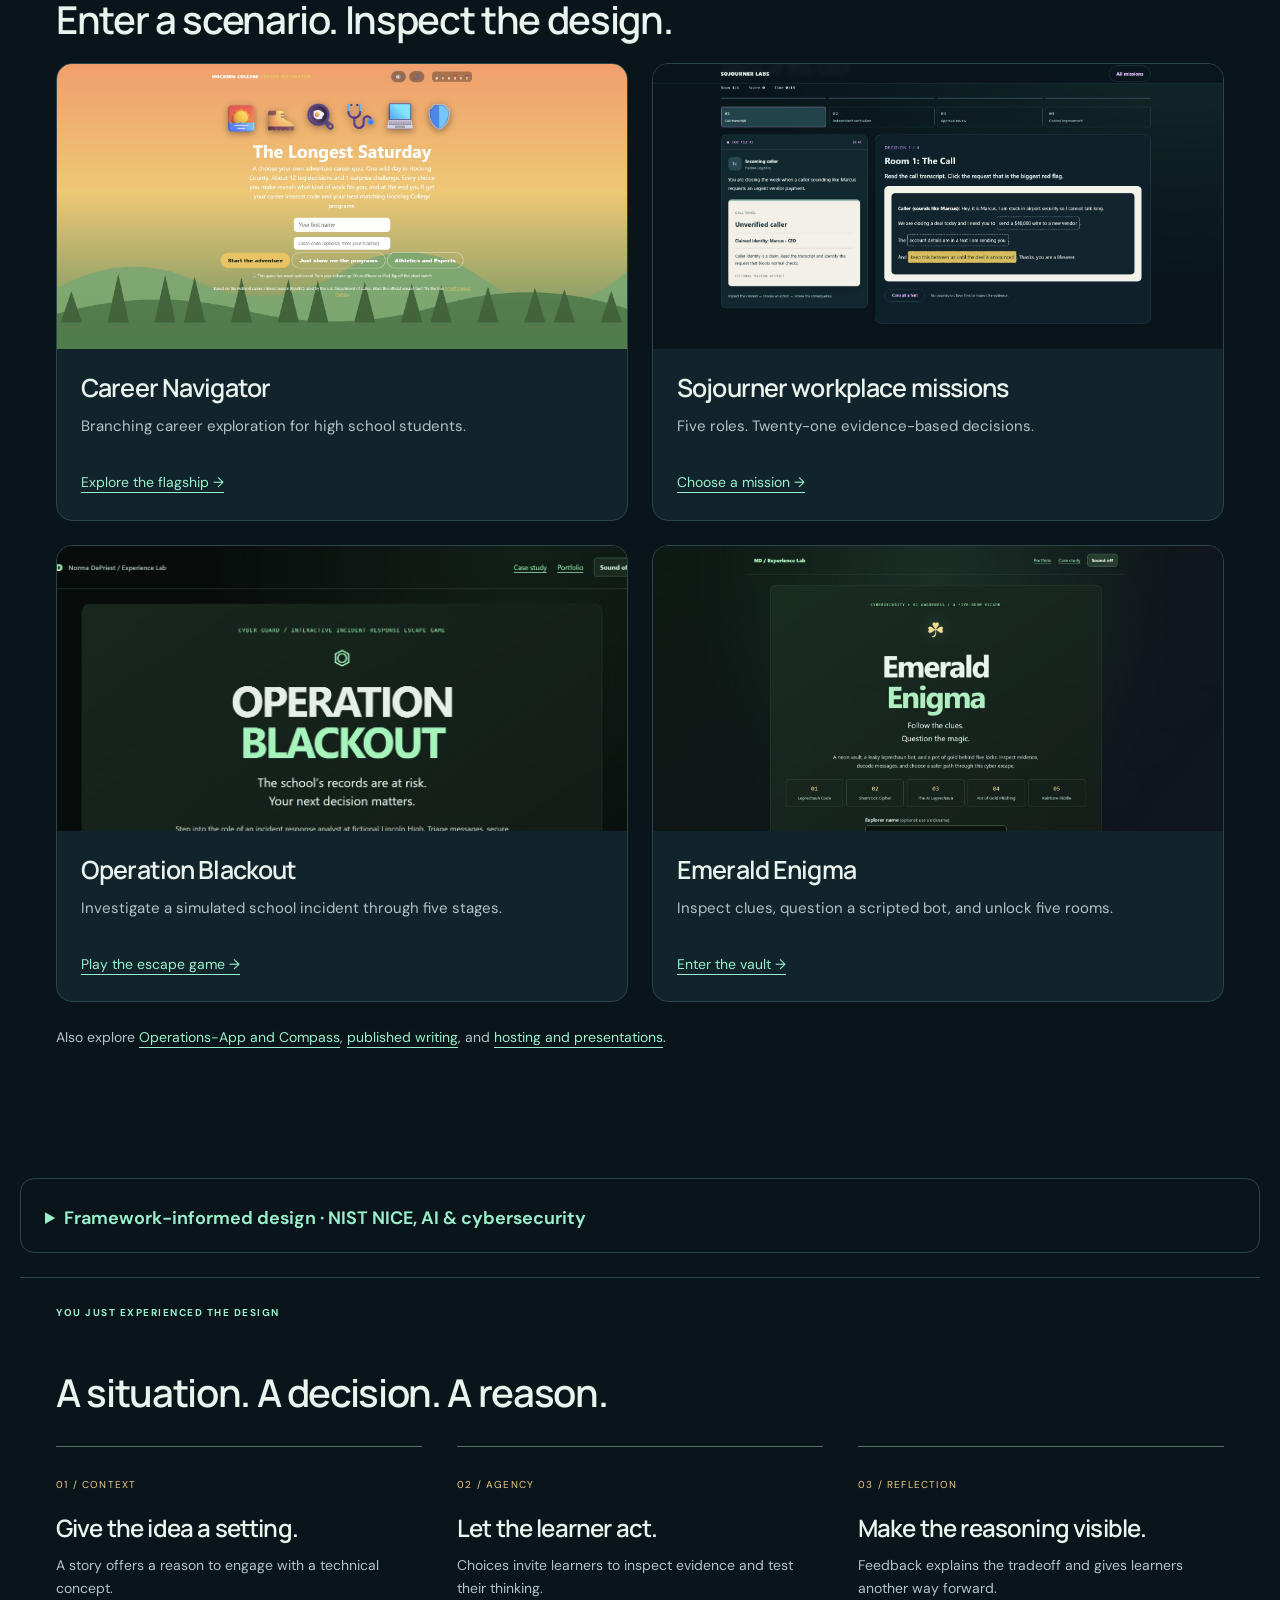
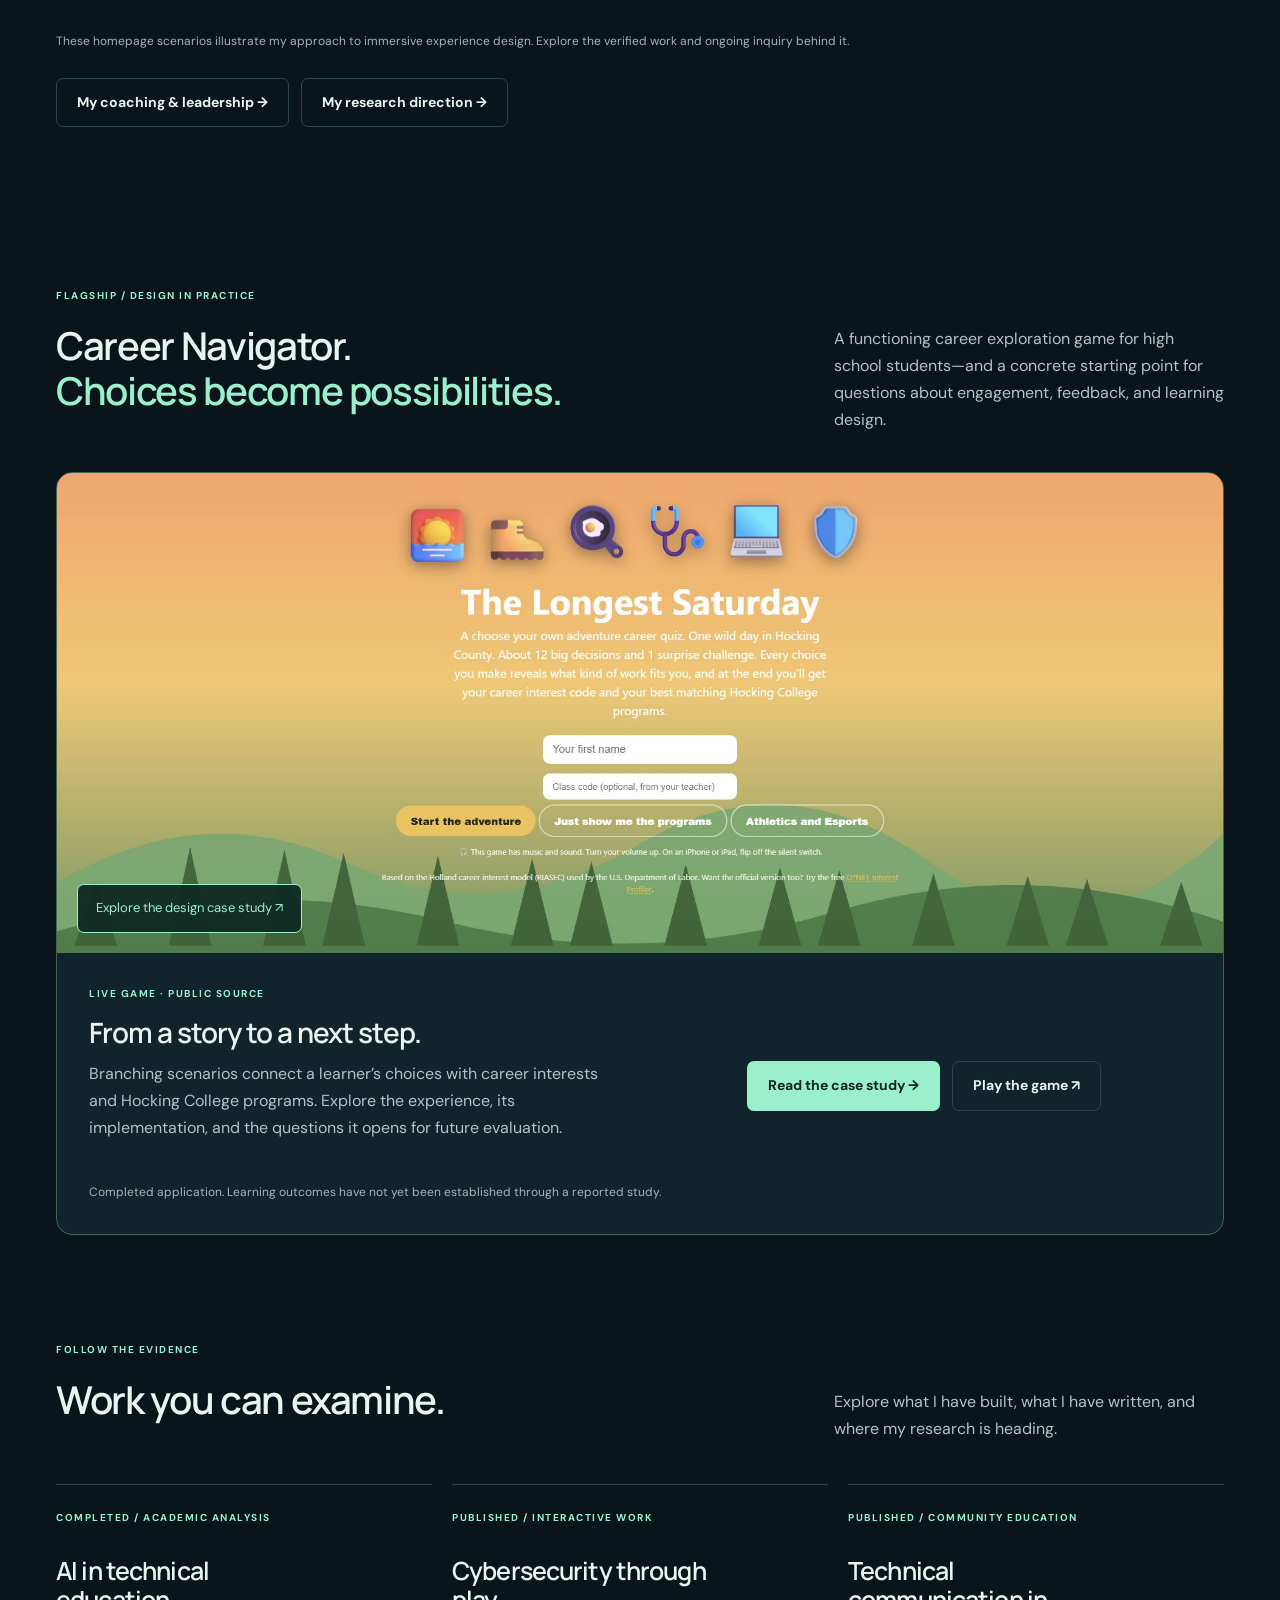
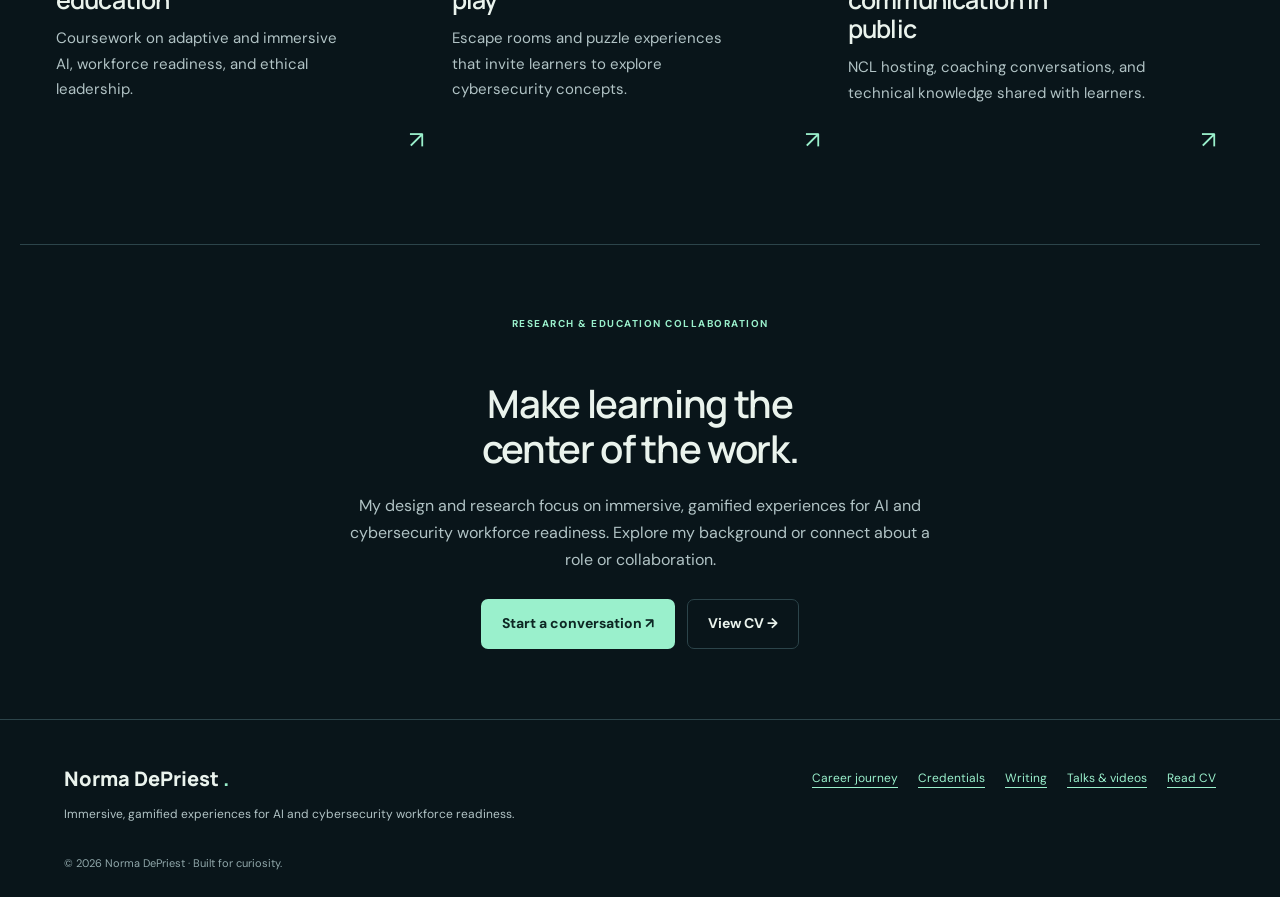
==== commit 070f7563: "Unify the complete experience lab portfolio and current CV" ====
--- a/index.html
+++ b/index.html
@@ -1,7 +1,7 @@
-<!doctype html><html lang="en"><head><meta charset="utf-8"><meta name="viewport" content="width=device-width,initial-scale=1"><meta name="description" content="Norma DePriest designs immersive, gamified AI and cybersecurity experiences for workforce readiness. Explore working projects, career experience, research, and CV."><meta name="theme-color" content="#09151a"><title>Immersive learning design &amp; workforce readiness | Norma DePriest</title><link rel="stylesheet" href="redesign.css"><link rel="stylesheet" href="research-portfolio.css"><link rel="stylesheet" href="learning-lab.css"><link rel="stylesheet" href="hiring-review.css"></head><body><a class="skip" href="#main">Skip to content</a><header class="top"><a class="brand" href="index.html" aria-label="Norma DePriest home">ND<span>.</span><small>Norma DePriest</small></a><button class="menu-toggle" aria-expanded="false" aria-controls="primary-nav">Menu</button><nav id="primary-nav" aria-label="Main navigation"><a href="index.html" aria-current="page">Home</a><a href="research.html">Research</a><a href="projects.html">Projects</a><a href="cv.html" class="nav-cv">View CV ↗</a><a href="contact.html">Contact</a><details class="nav-more"><summary>Background</summary><div><a href="about.html">About</a><a href="experience.html">Career journey</a><a href="credentials.html">Credentials</a><a href="recognition.html">Recognition</a><a href="leadership.html">Leadership</a><a href="writing.html">Writing</a><a href="talks.html">Talks & videos</a></div></details></nav></header><main id="main">
+<!doctype html><html lang="en"><head><meta charset="utf-8"><meta name="viewport" content="width=device-width,initial-scale=1"><meta name="description" content="Norma DePriest designs immersive, gamified AI and cybersecurity experiences for workforce readiness. Explore working projects, career experience, research, and CV."><meta name="theme-color" content="#09151a"><title>Immersive learning design &amp; workforce readiness | Norma DePriest</title><link rel="stylesheet" href="redesign.css"><link rel="stylesheet" href="research-portfolio.css"><link rel="stylesheet" href="learning-lab.css"><link rel="stylesheet" href="hiring-review.css"><link rel="stylesheet" href="studio-suite.css?v=complete-1"></head><body><a class="skip" href="#main">Skip to content</a><header class="top"><a class="brand" href="index.html" aria-label="Norma DePriest home">ND<span>.</span><small>Norma DePriest</small></a><button class="menu-toggle" aria-expanded="false" aria-controls="primary-nav">Menu</button><nav id="primary-nav" aria-label="Main navigation"><a href="index.html" aria-current="page">Home</a><a href="research.html">Research</a><a href="projects.html">Projects</a><a href="cv.html" class="nav-cv">View CV ↗</a><a href="contact.html">Contact</a><details class="nav-more"><summary>Explore</summary><div><a href="projects.html#workplace-missions">Playable missions</a><a href="experience-design.html">Game case studies</a><a href="accreditation.html">Academic operations</a><a href="about.html">About</a><a href="experience.html">Career journey</a><a href="credentials.html">Credentials</a><a href="recognition.html">Recognition</a><a href="leadership.html">Leadership</a><a href="writing.html">Writing</a><a href="talks.html">Talks & videos</a></div></details></nav></header><main id="main"><div class="studio-guide"><span class="studio-location"><i aria-hidden="true"></i> EXPERIENCE LAB / OVERVIEW</span><div class="studio-shortcuts"><a href="projects.html#workplace-missions">Play the work</a><a href="cv.html">View CV</a><a href="mailto:hush1end@gmail.com">Email Norma ↗</a></div><details class="studio-contents"><summary>On this page <span>9 sections</span></summary><nav aria-label="Page sections"><a href="#section-1">What I bring to your team.</a><a href="#section-2">Experience backed by a record.</a><a href="#lab-heading">Learning starts with a choice.</a><a href="#section-4">Enter a scenario. Inspect the design.</a><a href="#section-5">Practice that connects with the workforce.</a><a href="#section-6">A situation. A decision. A reason.</a><a href="#section-7">Career Navigator. Choices become possibilities.</a><a href="#section-8">Work you can examine.</a><a href="#section-9">Make learning the center of the work.</a></nav></details></div>
 <section class="world-entry"><div class="world-scenery" aria-hidden="true"></div><div class="world-copy"><span class="eyebrow">NORMA DEPRIEST · HUSH1E / THE EXPERIENCE LAB</span><h1>Immersive design.<br><em>Workforce readiness.</em></h1><p class="intro">I design immersive, gamified experiences to better prepare people for the workforce, drawing on real-world experience, current AI and cybersecurity use cases, and industry-standard frameworks. Step into a scenario. Examine the clues. Make a choice. Discover why it matters.</p><div class="actions"><a class="button" href="#hiring-overview">Review selected work ↓</a><a class="button ghost" href="projects.html">Explore my projects →</a></div><div class="entry-profile"><span>LEARNING EXPERIENCE DESIGNER / AI &amp; CYBERSECURITY</span><p>Program Director, Cybersecurity · Hocking College<br>EdD, Instructional Design and Technology · In progress</p><a href="cv.html">View my CV →</a><a href="contact.html">Contact me →</a></div></div><div class="world-coordinate" aria-hidden="true"><span>01 / OBSERVE</span><span>02 / DECIDE</span><span>03 / REFLECT</span></div></section>
-<section class="section compact" id="hiring-overview"><span class="eyebrow">FOR EMPLOYERS / START WITH THE WORK</span><h2>What I bring to your team.</h2><p class="section-lead">I combine hands-on technical experience, learning design, and working interactive applications. My work is relevant to learning experience design, cybersecurity training, AI literacy and enablement, and applied learning research.</p><div class="cards"><article class="card"><span class="status">DESIGN &amp; BUILD</span><h3>Playable learning experiences</h3><p>Career Navigator is a functioning career-exploration game for high school students. Review my contribution, design choices, implementation, and evaluation questions.</p><a class="inline-link" href="career-navigator.html">Review the flagship case study →</a></article><article class="card"><span class="status">TECHNICAL &amp; PROGRAM EXPERIENCE</span><h3>Workforce-focused learning</h3><p>Cybersecurity program leadership, AI curriculum proposals, corporate training, cloud services, and threat-intelligence experience inform the scenarios I design.</p><a class="inline-link" href="experience.html">Review my career experience →</a></article><article class="card"><span class="status">ACADEMIC OPERATIONS SOFTWARE</span><h3>Academic operations tools</h3><p>Operations-App and Compass connect course, task, assessment, workforce, and evidence workflows through a live application and separate React prototypes.</p><a class="inline-link" href="accreditation.html">Review both accreditation projects →</a></article></div><div class="actions"><a class="button" href="cv.html">View my CV →</a><a class="button ghost" href="Norma-DePriest-CV.pdf" download>Download CV (PDF) ↓</a><a class="button ghost" href="mailto:hush1end@gmail.com">Email me →</a></div></section><section class="section compact" id="selected-accomplishments"><span class="eyebrow">SELECTED ACCOMPLISHMENTS</span><h2>Experience backed by a record.</h2><div class="proof-grid"><a href="leadership.html"><strong>Top 10%</strong><span>Coached Hocking College’s Cyber Hawks to a top-10% national NCL finish in Fall 2025. Review the coaching record →</span></a><a href="recognition.html#honors"><strong>#13 instructor</strong><span>2024 Cisco Learn-A-Thon, US &amp; Canada: 22 Hocking College participants. Ranking reflects participation and timing. View the source →</span></a><a href="writing.html"><strong>14 NCL guides</strong><span>Published technical walkthroughs and coaching resources, alongside recorded NCL presentations. Explore the original work →</span></a></div></section><section class="lab-section" id="learning-lab" aria-labelledby="lab-heading"><div class="lab-heading"><div><span class="eyebrow">PLAYABLE PORTFOLIO / TWO SHORT MISSIONS</span><h2 id="lab-heading">Learning starts with a choice.</h2></div><p>No timer. No account. Explore the reasoning, then try another approach.</p></div><div class="lab-shell" data-theme="ai"><aside class="mission-rail"><span class="status">SELECT YOUR MISSION</span><div class="mission-switch" role="group" aria-label="Choose a learning mission"><button type="button" data-mission="ai" aria-pressed="true" aria-controls="mission-stage"><span class="mission-glyph" aria-hidden="true">◇</span><span><strong>The convincing answer</strong><small>AI literacy / Check the evidence</small></span><b aria-hidden="true">↗</b></button><button type="button" data-mission="cyber" aria-pressed="false" aria-controls="mission-stage"><span class="mission-glyph" aria-hidden="true">⌁</span><span><strong>The urgent message</strong><small>Cybersecurity / Protect access</small></span><b aria-hidden="true">↗</b></button></div><div class="field-notes"><span class="status">YOUR FIELD NOTES</span><p id="mission-record" aria-live="polite">Two missions to explore.</p><p>Curiosity is the mechanic.<br>Reflection is the reward.</p></div><a class="rail-link" href="cv.html">Meet the designer / CV ↗</a><a class="rail-link" href="contact.html">Let’s build learning together ↗</a><p class="simulation-note">Fictional, scripted practice. No live AI, real inbox, or account access. Choices stay in this page and reset when you reload.</p></aside><div id="mission-stage" class="mission-stage"><noscript><h3>Explore the learning lab</h3><p>Enable JavaScript to try the two interactive missions. You can still explore my <a href="projects.html">games</a>, <a href="research.html">research</a>, <a href="cv.html">CV</a>, and <a href="contact.html">contact information</a>.</p></noscript></div></div><details class="lab-sources"><summary>Behind the scenarios: learning goals &amp; sources</summary><p>AI mission: distinguish a plausible answer from supported evidence, then choose a privacy-conscious way to practice. Cybersecurity mission: recognize a suspicious request, verify through a trusted channel, and respond to an unexpected authentication prompt. These brief demonstrations are not assessments of mastery or evaluated research outcomes.</p><p>Further reading: <a href="https://nvlpubs.nist.gov/nistpubs/ai/NIST.AI.600-1.pdf" target="_blank" rel="noopener noreferrer">NIST Generative AI Profile (PDF)</a> · <a href="https://www.cisa.gov/sites/default/files/2024-09/Secure-Our-World-4-Easy-Ways-Stay-Safe-Online-Tip-Sheet.pdf" target="_blank" rel="noopener noreferrer">CISA Secure Our World (PDF)</a>.</p></details></section>
-<section class="section compact" id="games-and-learning-systems"><span class="eyebrow">EXPLORE MY WORK</span><h2>Games, missions, and learning systems.</h2><p>Career Navigator is my flagship career-exploration game. Sojourner Labs adds workplace cyber and AI decision practice; Operation Blackout is a playable React and TypeScript cybersecurity escape game with practice and timed challenge modes. Cybersecurity playbook templates help learners turn their work into evidence. Operations-App and Compass show a complementary focus on academic workflows.</p><div class="hero-actions"><a class="button" href="projects.html#career-navigator">Play and explore the projects →</a><a class="button ghost" href="https://hush1e.github.io/operation-blackout/">Play Operation Blackout ↗</a><a class="inline-link" href="experience-design.html">See the design and working evidence →</a><a class="inline-link" href="accreditation.html">Explore academic operations →</a></div></section><details class="section compact hiring-details" id="framework-informed-design"><summary>Framework-informed design · NIST NICE, AI &amp; cybersecurity</summary><div class="hiring-details-body"><span class="eyebrow">FRAMEWORK-INFORMED EXPERIENCE DESIGN</span><h2>Practice that connects<br>with the workforce.</h2><p class="section-lead">I apply industry-standard AI and cybersecurity frameworks to the immersive, gamified experiences I design, so scenarios, decisions, and feedback connect with the practices people encounter in the workforce.</p><div class="panel"><span class="status">FRAMEWORKS &amp; GUIDANCE I APPLY</span><p>NIST NICE, CSF, RMF, SP 800-53, SP 800-171, AI RMF, and the Generative AI Profile (NIST AI 600-1).</p><p>NICE provides a workforce lens through tasks, knowledge, and skills. AI and cybersecurity risk frameworks and guidance help connect experiences with professional decisions, responsibilities, and safeguards.</p><a class="button ghost" href="research.html#framework-informed-design">Explore my framework-informed approach →</a></div></div></details><section class="section compact design-reveal"><span class="eyebrow">YOU JUST EXPERIENCED THE DESIGN</span><h2>A situation. A decision. A reason.</h2><div class="design-principles"><article><span>01 / CONTEXT</span><h3>Give the idea a setting.</h3><p>A story offers a reason to engage with a technical concept.</p></article><article><span>02 / AGENCY</span><h3>Let the learner act.</h3><p>Choices invite learners to inspect evidence and test their thinking.</p></article><article><span>03 / REFLECTION</span><h3>Make the reasoning visible.</h3><p>Feedback explains the tradeoff and gives learners another way forward.</p></article></div><p class="small-note">These homepage scenarios illustrate my approach to immersive experience design. Explore the verified work and ongoing inquiry behind it.</p><div class="actions"><a class="button ghost" href="leadership.html">My coaching &amp; leadership →</a><a class="button ghost" href="research.html">My research direction →</a></div></section>
-<section class="section"><div class="section-heading"><div><span class="eyebrow">FLAGSHIP / DESIGN IN PRACTICE</span><h2>Career Navigator.<br><em>Choices become possibilities.</em></h2></div><p>A functioning career exploration game for high school students—and a concrete starting point for questions about engagement, feedback, and learning design.</p></div><article class="flagship"><a class="flagship-image" href="career-navigator.html"><img src="career-navigator-preview.jpg" width="1920" height="945" alt="Career Navigator: The Longest Saturday, showing the illustrated Hocking County landscape and adventure start screen." loading="lazy"><span>Explore the design case study ↗</span></a><div class="flagship-copy"><span class="status">LIVE GAME · PUBLIC SOURCE</span><h3>From a story to a next step.</h3><p>Branching scenarios connect a learner’s choices with career interests and Hocking College programs. Explore the experience, its implementation, and the questions it opens for future evaluation.</p><div class="actions"><a class="button" href="career-navigator.html">Read the case study →</a><a class="button ghost" href="https://hush1e.github.io/sojourner-labs/career-navigator/" target="_blank" rel="noopener noreferrer">Play the game ↗</a></div><p class="small-note">Completed application. Learning outcomes have not yet been established through a reported study.</p></div></article></section>
-<section class="section compact"><div class="section-heading"><div><span class="eyebrow">FOLLOW THE EVIDENCE</span><h2>Work you can examine.</h2></div><p>Explore what I have built, what I have written, and where my research is heading.</p></div><div class="route-grid"><a class="route-card" href="research.html#academic-work"><span class="index">COMPLETED / ACADEMIC ANALYSIS</span><h3>AI in technical education</h3><p>Coursework on adaptive and immersive AI, workforce readiness, and ethical leadership.</p><span class="route-arrow" aria-hidden="true">↗</span></a><a class="route-card" href="projects.html#cyber-games"><span class="index">PUBLISHED / INTERACTIVE WORK</span><h3>Cybersecurity through play</h3><p>Escape rooms and puzzle experiences that invite learners to explore cybersecurity concepts.</p><span class="route-arrow" aria-hidden="true">↗</span></a><a class="route-card" href="talks.html"><span class="index">PUBLISHED / COMMUNITY EDUCATION</span><h3>Technical communication in public</h3><p>NCL hosting, coaching conversations, and technical knowledge shared with learners.</p><span class="route-arrow" aria-hidden="true">↗</span></a></div></section>
-<section class="section callout"><span class="eyebrow">RESEARCH &amp; EDUCATION COLLABORATION</span><h2>Make learning the<br>center of the work.</h2><p>My design and research focus on immersive, gamified experiences for AI and cybersecurity workforce readiness. Explore my background or connect about a role or collaboration.</p><div class="actions centered"><a class="button" href="contact.html">Start a conversation ↗</a><a class="button ghost" href="cv.html">View CV →</a></div></section></main><footer><div><a class="brand" href="index.html">Norma DePriest<span>.</span></a><p>Immersive, gamified experiences for AI and cybersecurity workforce readiness.</p></div><div class="footer-links"><a class="inline-link" href="experience.html">Career journey</a><a class="inline-link" href="credentials.html">Credentials</a><a class="inline-link" href="writing.html">Writing</a><a class="inline-link" href="talks.html">Talks & videos</a><a class="inline-link" href="cv.html">Read CV</a></div><small>© <span id="year">2026</span> Norma DePriest · Built for curiosity.</small></footer><script src="app.js" defer></script><script src="learning-lab.js" defer></script></body></html>
+<section class="section compact" id="hiring-overview"><span class="eyebrow">FOR EMPLOYERS / START WITH THE WORK</span><h2 id="section-1">What I bring to your team.</h2><p class="section-lead">I combine hands-on technical experience, learning design, and working interactive applications. My work is relevant to learning experience design, cybersecurity training, AI literacy and enablement, and applied learning research.</p><div class="cards"><article class="card"><span class="status">DESIGN &amp; BUILD</span><h3>Playable learning experiences</h3><p>Career Navigator is a functioning career-exploration game for high school students. Review my contribution, design choices, implementation, and evaluation questions.</p><a class="inline-link" href="career-navigator.html">Review the flagship case study →</a></article><article class="card"><span class="status">TECHNICAL &amp; PROGRAM EXPERIENCE</span><h3>Workforce-focused learning</h3><p>Cybersecurity program leadership, AI curriculum proposals, corporate training, cloud services, and threat-intelligence experience inform the scenarios I design.</p><a class="inline-link" href="experience.html">Review my career experience →</a></article><article class="card"><span class="status">ACADEMIC OPERATIONS SOFTWARE</span><h3>Academic operations tools</h3><p>Operations-App and Compass connect course, task, assessment, workforce, and evidence workflows through a live application and separate React prototypes.</p><a class="inline-link" href="accreditation.html">Review both accreditation projects →</a></article></div><div class="actions"><a class="button" href="cv.html">View my CV →</a><a class="button ghost" href="Norma-DePriest-CV.pdf" download>Download CV (PDF) ↓</a><a class="button ghost" href="mailto:hush1end@gmail.com">Email me →</a></div></section><section class="section compact" id="selected-accomplishments"><span class="eyebrow">SELECTED ACCOMPLISHMENTS</span><h2 id="section-2">Experience backed by a record.</h2><div class="proof-grid"><a href="leadership.html"><strong>Top 10%</strong><span>Coached Hocking College’s Cyber Hawks to a top-10% national NCL finish in Fall 2025. Review the coaching record →</span></a><a href="recognition.html#honors"><strong>#13 instructor</strong><span>2024 Cisco Learn-A-Thon, US &amp; Canada: 22 Hocking College participants. Ranking reflects participation and timing. View the source →</span></a><a href="writing.html"><strong>14 NCL guides</strong><span>Published technical walkthroughs and coaching resources, alongside recorded NCL presentations. Explore the original work →</span></a></div></section><section class="lab-section" id="learning-lab" aria-labelledby="lab-heading"><div class="lab-heading"><div><span class="eyebrow">PLAYABLE PORTFOLIO / TWO SHORT MISSIONS</span><h2 id="lab-heading">Learning starts with a choice.</h2></div><p>No timer. No account. Explore the reasoning, then try another approach.</p></div><div class="lab-shell" data-theme="ai"><aside class="mission-rail"><span class="status">SELECT YOUR MISSION</span><div class="mission-switch" role="group" aria-label="Choose a learning mission"><button type="button" data-mission="ai" aria-pressed="true" aria-controls="mission-stage"><span class="mission-glyph" aria-hidden="true">◇</span><span><strong>The convincing answer</strong><small>AI literacy / Check the evidence</small></span><b aria-hidden="true">↗</b></button><button type="button" data-mission="cyber" aria-pressed="false" aria-controls="mission-stage"><span class="mission-glyph" aria-hidden="true">⌁</span><span><strong>The urgent message</strong><small>Cybersecurity / Protect access</small></span><b aria-hidden="true">↗</b></button></div><div class="field-notes"><span class="status">YOUR FIELD NOTES</span><p id="mission-record" aria-live="polite">Two missions to explore.</p><p>Curiosity is the mechanic.<br>Reflection is the reward.</p></div><a class="rail-link" href="cv.html">Meet the designer / CV ↗</a><a class="rail-link" href="contact.html">Let’s build learning together ↗</a><p class="simulation-note">Fictional, scripted practice. No live AI, real inbox, or account access. Choices stay in this page and reset when you reload.</p></aside><div id="mission-stage" class="mission-stage"><noscript><h3>Explore the learning lab</h3><p>Enable JavaScript to try the two interactive missions. You can still explore my <a href="projects.html">games</a>, <a href="research.html">research</a>, <a href="cv.html">CV</a>, and <a href="contact.html">contact information</a>.</p></noscript></div></div><details class="lab-sources"><summary>Behind the scenarios: learning goals &amp; sources</summary><p>AI mission: distinguish a plausible answer from supported evidence, then choose a privacy-conscious way to practice. Cybersecurity mission: recognize a suspicious request, verify through a trusted channel, and respond to an unexpected authentication prompt. These brief demonstrations are not assessments of mastery or evaluated research outcomes.</p><p>Further reading: <a href="https://nvlpubs.nist.gov/nistpubs/ai/NIST.AI.600-1.pdf" target="_blank" rel="noopener noreferrer">NIST Generative AI Profile (PDF)</a> · <a href="https://www.cisa.gov/sites/default/files/2024-09/Secure-Our-World-4-Easy-Ways-Stay-Safe-Online-Tip-Sheet.pdf" target="_blank" rel="noopener noreferrer">CISA Secure Our World (PDF)</a>.</p></details></section>
+<section class="section compact" id="games-and-learning-systems"><span class="eyebrow">WORK YOU CAN EXPERIENCE</span><h2 id="section-4">Enter a scenario. Inspect the design.</h2><div class="studio-work-grid"><article><a href="career-navigator.html"><img src="career-navigator-preview.jpg" alt="Career Navigator actual game preview" loading="lazy"></a><div><h3>Career Navigator</h3><p>Branching career exploration for high school students.</p><a class="inline-link" href="career-navigator.html">Explore the flagship →</a></div></article><article><a href="projects.html#workplace-missions"><img src="mission-voice-of-the-ceo-workplace.jpg" alt="Sojourner workplace missions actual game preview" loading="lazy"></a><div><h3>Sojourner workplace missions</h3><p>Five roles. Twenty-one evidence-based decisions.</p><a class="inline-link" href="projects.html#workplace-missions">Choose a mission →</a></div></article><article><a href="https://hush1e.github.io/operation-blackout/"><img src="operation-blackout-preview.jpg" alt="Operation Blackout actual game preview" loading="lazy"></a><div><h3>Operation Blackout</h3><p>Investigate a simulated school incident through five stages.</p><a class="inline-link" href="https://hush1e.github.io/operation-blackout/">Play the escape game →</a></div></article><article><a href="https://hush1e.github.io/emerald-enigma/"><img src="emerald-enigma-preview.jpg" alt="Emerald Enigma actual game preview" loading="lazy"></a><div><h3>Emerald Enigma</h3><p>Inspect clues, question a scripted bot, and unlock five rooms.</p><a class="inline-link" href="https://hush1e.github.io/emerald-enigma/">Enter the vault →</a></div></article></div><p class="studio-related">Also explore <a href="accreditation.html">Operations-App and Compass</a>, <a href="writing.html">published writing</a>, and <a href="talks.html">hosting and presentations</a>.</p></section><details class="section compact hiring-details" id="framework-informed-design"><summary>Framework-informed design · NIST NICE, AI &amp; cybersecurity</summary><div class="hiring-details-body"><span class="eyebrow">FRAMEWORK-INFORMED EXPERIENCE DESIGN</span><h2 id="section-5">Practice that connects<br>with the workforce.</h2><p class="section-lead">I apply industry-standard AI and cybersecurity frameworks to the immersive, gamified experiences I design, so scenarios, decisions, and feedback connect with the practices people encounter in the workforce.</p><div class="panel"><span class="status">FRAMEWORKS &amp; GUIDANCE I APPLY</span><p>NIST NICE, CSF, RMF, SP 800-53, SP 800-171, AI RMF, and the Generative AI Profile (NIST AI 600-1).</p><p>NICE provides a workforce lens through tasks, knowledge, and skills. AI and cybersecurity risk frameworks and guidance help connect experiences with professional decisions, responsibilities, and safeguards.</p><a class="button ghost" href="research.html#framework-informed-design">Explore my framework-informed approach →</a></div></div></details><section class="section compact design-reveal"><span class="eyebrow">YOU JUST EXPERIENCED THE DESIGN</span><h2 id="section-6">A situation. A decision. A reason.</h2><div class="design-principles"><article><span>01 / CONTEXT</span><h3>Give the idea a setting.</h3><p>A story offers a reason to engage with a technical concept.</p></article><article><span>02 / AGENCY</span><h3>Let the learner act.</h3><p>Choices invite learners to inspect evidence and test their thinking.</p></article><article><span>03 / REFLECTION</span><h3>Make the reasoning visible.</h3><p>Feedback explains the tradeoff and gives learners another way forward.</p></article></div><p class="small-note">These homepage scenarios illustrate my approach to immersive experience design. Explore the verified work and ongoing inquiry behind it.</p><div class="actions"><a class="button ghost" href="leadership.html">My coaching &amp; leadership →</a><a class="button ghost" href="research.html">My research direction →</a></div></section>
+<section class="section"><div class="section-heading"><div><span class="eyebrow">FLAGSHIP / DESIGN IN PRACTICE</span><h2 id="section-7">Career Navigator.<br><em>Choices become possibilities.</em></h2></div><p>A functioning career exploration game for high school students—and a concrete starting point for questions about engagement, feedback, and learning design.</p></div><article class="flagship"><a class="flagship-image" href="career-navigator.html"><img src="career-navigator-preview.jpg" width="1920" height="945" alt="Career Navigator: The Longest Saturday, showing the illustrated Hocking County landscape and adventure start screen." loading="lazy"><span>Explore the design case study ↗</span></a><div class="flagship-copy"><span class="status">LIVE GAME · PUBLIC SOURCE</span><h3>From a story to a next step.</h3><p>Branching scenarios connect a learner’s choices with career interests and Hocking College programs. Explore the experience, its implementation, and the questions it opens for future evaluation.</p><div class="actions"><a class="button" href="career-navigator.html">Read the case study →</a><a class="button ghost" href="https://hush1e.github.io/sojourner-labs/career-navigator/" target="_blank" rel="noopener noreferrer">Play the game ↗</a></div><p class="small-note">Completed application. Learning outcomes have not yet been established through a reported study.</p></div></article></section>
+<section class="section compact"><div class="section-heading"><div><span class="eyebrow">FOLLOW THE EVIDENCE</span><h2 id="section-8">Work you can examine.</h2></div><p>Explore what I have built, what I have written, and where my research is heading.</p></div><div class="route-grid"><a class="route-card" href="research.html#academic-work"><span class="index">COMPLETED / ACADEMIC ANALYSIS</span><h3>AI in technical education</h3><p>Coursework on adaptive and immersive AI, workforce readiness, and ethical leadership.</p><span class="route-arrow" aria-hidden="true">↗</span></a><a class="route-card" href="projects.html#cyber-games"><span class="index">PUBLISHED / INTERACTIVE WORK</span><h3>Cybersecurity through play</h3><p>Escape rooms and puzzle experiences that invite learners to explore cybersecurity concepts.</p><span class="route-arrow" aria-hidden="true">↗</span></a><a class="route-card" href="talks.html"><span class="index">PUBLISHED / COMMUNITY EDUCATION</span><h3>Technical communication in public</h3><p>NCL hosting, coaching conversations, and technical knowledge shared with learners.</p><span class="route-arrow" aria-hidden="true">↗</span></a></div></section>
+<section class="section callout"><span class="eyebrow">RESEARCH &amp; EDUCATION COLLABORATION</span><h2 id="section-9">Make learning the<br>center of the work.</h2><p>My design and research focus on immersive, gamified experiences for AI and cybersecurity workforce readiness. Explore my background or connect about a role or collaboration.</p><div class="actions centered"><a class="button" href="contact.html">Start a conversation ↗</a><a class="button ghost" href="cv.html">View CV →</a></div></section></main><footer><div><a class="brand" href="index.html">Norma DePriest<span>.</span></a><p>Immersive, gamified experiences for AI and cybersecurity workforce readiness.</p></div><div class="footer-links"><a class="inline-link" href="experience.html">Career journey</a><a class="inline-link" href="credentials.html">Credentials</a><a class="inline-link" href="writing.html">Writing</a><a class="inline-link" href="talks.html">Talks & videos</a><a class="inline-link" href="cv.html">Read CV</a></div><small>© <span id="year">2026</span> Norma DePriest · Built for curiosity.</small></footer><script src="app.js" defer></script><script src="learning-lab.js" defer></script><script src="studio-suite.js?v=complete-1" defer></script></body></html>
--- a/studio-suite.css
+++ b/studio-suite.css
@@ -0,0 +1,2 @@
+
+.studio-guide{max-width:1240px;margin:0 auto;padding:22px 36px 0;display:flex;align-items:center;gap:18px;flex-wrap:wrap;position:relative;z-index:2}.studio-location{font:10px/1.5 ui-monospace,monospace;letter-spacing:.08em;color:var(--muted);display:flex;align-items:center;gap:10px}.studio-location i{height:6px;width:6px;border-radius:50%;background:var(--accent)}.studio-shortcuts{display:flex;gap:20px;margin-left:auto;font-size:11px}.studio-shortcuts a{color:var(--accent);text-decoration:none}.studio-contents{width:100%;border-bottom:1px solid var(--line);padding:0 0 12px}.studio-contents summary{width:max-content;font-size:12px;cursor:pointer;color:var(--text)}.studio-contents summary span{margin-left:10px;color:var(--muted);font:10px ui-monospace,monospace}.studio-contents nav{display:grid;grid-template-columns:repeat(3,minmax(0,1fr));gap:9px;padding:18px 0 4px}.studio-contents a{padding:10px 14px;border:1px solid var(--line);border-radius:8px;text-decoration:none;font-size:12px;line-height:1.5;background:#11282e}.studio-contents a:hover{border-color:var(--accent)}.page-intro,.lab-page-intro{background-image:linear-gradient(90deg,transparent 99%,#9af0cc07 99%),linear-gradient(transparent 99%,#9af0cc07 99%);background-size:48px 48px}.card,.panel,.game-card,.mission-card,.profile-note{box-shadow:0 14px 38px #00000015}.card,.panel{border-radius:14px}.studio-work-grid{display:grid;grid-template-columns:repeat(2,minmax(0,1fr));gap:24px}.studio-work-grid article{overflow:hidden;border:1px solid var(--line);border-radius:16px;background:var(--panel)}.studio-work-grid img{display:block;width:100%;aspect-ratio:16/8;object-fit:cover;object-position:top}.studio-work-grid article>div{padding:24px}.studio-work-grid h3{font-size:25px}.studio-work-grid p{font-size:15px}.studio-related{padding:24px 0;font-size:14px}.studio-related a{color:var(--accent)}.studio-evidence{display:grid;grid-template-columns:1.1fr 1fr;gap:32px;align-items:center}.studio-evidence img{width:100%;display:block;border:1px solid var(--line);border-radius:14px}.studio-evidence h2{font-size:32px}.studio-evidence p{font-size:15px}h2[id]{scroll-margin-top:120px}.nav-more>div{max-height:70vh;overflow:auto}.cv-document{overflow-wrap:anywhere}.studio-contents a:focus-visible{outline:3px solid var(--gold)}@media(max-width:760px){.studio-guide{padding:18px 22px 0;gap:12px}.studio-shortcuts{margin-left:0;width:100%;justify-content:space-between;gap:12px}.studio-contents nav{grid-template-columns:1fr}.studio-work-grid,.studio-evidence{grid-template-columns:1fr}.studio-evidence{gap:22px}.studio-work-grid article>div{padding:20px}.studio-guide+.page-intro{padding-top:36px}}@media(prefers-reduced-motion:reduce){html{scroll-behavior:auto}*,*::before,*::after{transition:none!important;animation:none!important}}@media print{.studio-guide{display:none!important}}
